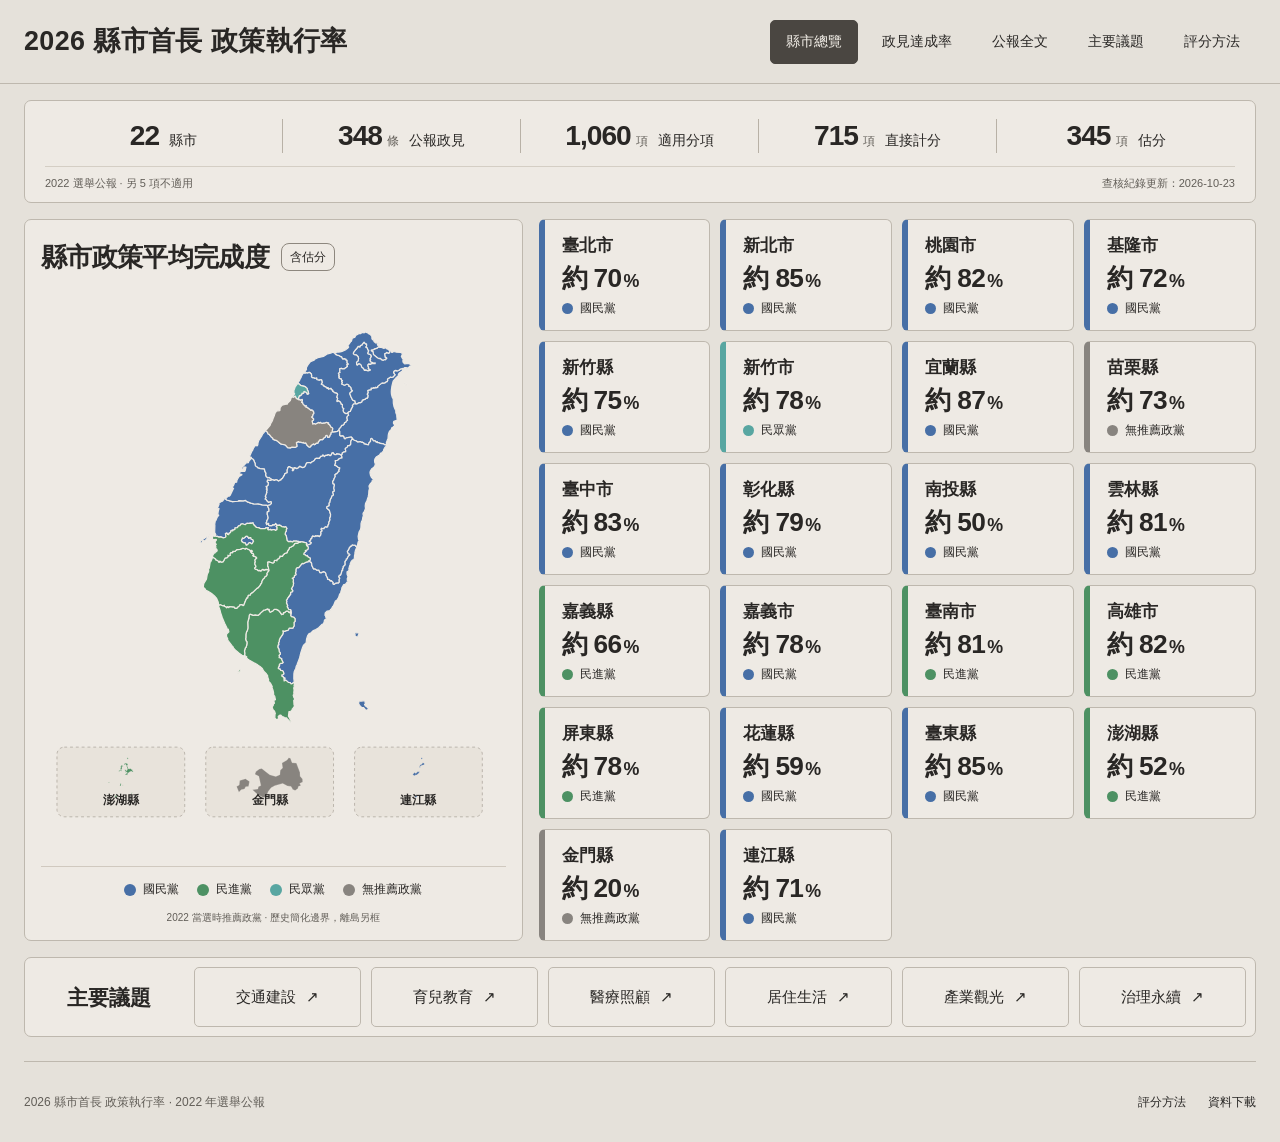
==== index.html @ f78e8f18 "Publish neutral county policy overview" ====
<!doctype html>
<html lang="zh-Hant"><head><meta charset="utf-8"><meta name="viewport" content="width=device-width, initial-scale=1"><meta name="theme-color" content="#e5e1da"><meta name="description" content="台灣 22 縣市政見追蹤。收錄2022當選人選舉公報全文，逐條公開執行證據。"><title>2026 縣市首長 政策執行率</title><link rel="stylesheet" href="./style.css"><script type="module" src="./app.js"></script></head>
<body><a class="skip" href="#main">跳至主要內容</a>
<header><a class="brand" href="#home" aria-label="2026 縣市首長 政策執行率，回首頁"><span>2026 縣市首長 政策執行率</span></a><nav aria-label="主要導覽"><a href="#home">縣市總覽</a><a href="#attainment">政見達成率</a><a href="#bulletins">公報全文</a><a href="#promises">主要議題</a><a href="#method">評分方法</a></nav></header>
<main id="main"><section id="home" class="home-view completion-home" aria-labelledby="home-title">
<div id="home-data-summary" class="home-data-summary" aria-label="目前資料收錄範圍"></div>
<div class="completion-atlas"><div class="completion-map"><div class="atlas-heading"><div><h1 id="home-title">縣市政策平均完成度</h1><p>含估分</p></div></div><div id="taiwan-map" class="taiwan-map" aria-label="各縣市政策平均完成度（含保守估分）地圖"></div><div class="map-key" aria-label="2022 當選時推薦政黨圖例"><span class="party-kmt"><i class="party-dot" aria-hidden="true"></i>國民黨</span><span class="party-dpp"><i class="party-dot" aria-hidden="true"></i>民進黨</span><span class="party-tpp"><i class="party-dot" aria-hidden="true"></i>民眾黨</span><span class="party-none"><i class="party-dot" aria-hidden="true"></i>無推薦政黨</span></div><p class="completion-map-note">2022 當選時推薦政黨 · 歷史簡化邊界，離島另框</p></div><div class="county-panel"><p class="directory-intro">縣市列表</p><div id="county-directory" class="completion-counties" aria-label="22縣市政策平均完成度（含保守估分）"></div></div></div>
<div id="home-topics" class="home-topics" aria-label="主要議題"><h2>主要議題</h2><button type="button" class="home-topic" data-home-topic="transport">交通建設 <span aria-hidden="true">↗</span></button><button type="button" class="home-topic" data-home-topic="education">育兒教育 <span aria-hidden="true">↗</span></button><button type="button" class="home-topic" data-home-topic="care">醫療照顧 <span aria-hidden="true">↗</span></button><button type="button" class="home-topic" data-home-topic="living">居住生活 <span aria-hidden="true">↗</span></button><button type="button" class="home-topic" data-home-topic="economy">產業觀光 <span aria-hidden="true">↗</span></button><button type="button" class="home-topic" data-home-topic="governance">治理永續 <span aria-hidden="true">↗</span></button></div><p id="home-status" class="home-status" role="status"></p></section>
<section id="search-tools" class="search-tools" hidden><p class="muted">共 <span id="loaded-count">—</span> 條政見</p><form id="filters" class="filters" role="search"><label class="search-label"><span>搜尋縣市、政見或首長</span><input id="query" type="search" placeholder="例如：臺南、社會住宅、交通…" autocomplete="off"></label><label><span>縣市篩選</span><select id="county"><option value="">全部 22 縣市</option></select></label><button class="reset" type="reset">清除篩選</button></form></section><section id="ranking" class="section" hidden><div class="section-heading"><div><p class="eyebrow">RANKING / 達成率排行</p><h2>達成率排行榜</h2></div><a class="small-link" href="#method">評分方法 ↗</a></div>
<p id="coverage-warning" class="muted">未提供縣市排名。</p>

<div class="list-caption"><span id="county-result" aria-live="polite"></span><span>固定顯示順序，非成績排序</span></div>
<div class="table-wrap"><table><caption class="sr-only">各縣市政見追蹤狀態，目前不提供成績排名</caption><thead><tr><th scope="col">名次</th><th scope="col">縣市</th><th scope="col">總體完成率</th><th scope="col">資料狀態</th><th scope="col">收錄政見</th><th scope="col"><span class="sr-only">查看資料</span></th></tr></thead><tbody id="county-rows"></tbody></table></div><div id="county-empty" class="empty" hidden>找不到符合條件的縣市，請調整關鍵字或清除篩選。</div>
</section>
<section id="promises" class="section topics-view" hidden aria-labelledby="topics-title"><div class="section-heading"><h2 id="topics-title">主要議題</h2><button id="topic-all" class="topic-all" type="button" aria-pressed="true" aria-controls="promise-list">全部議題</button></div><div id="topic-filters" class="topic-filters" role="group" aria-label="議題篩選"></div><div class="list-caption topic-results-caption"><span id="promise-result" aria-live="polite"></span><label class="stage-label" id="stage-filter">執行階段 <select id="stage"><option value="">全部階段</option></select></label><span id="updated-at">統計日期：尚未提供</span></div><div id="promise-list" class="topic-groups"></div><div id="promise-empty" class="empty">目前沒有可顯示的政見資料。</div></section>
<section id="attainment" class="section attainment-view" hidden aria-labelledby="attainment-title"><div class="section-heading"><div><h2 id="attainment-title">政見進度</h2></div><a class="small-link" href="#home">回到地圖 ↗</a></div><div class="attainment-stats" aria-label="目前搜尋範圍的資料狀態"><div><strong id="attainment-total">0</strong><span>已收錄政見</span></div><div><strong id="attainment-known">0</strong><span>進度／狀態有據</span></div><div><strong id="attainment-pending">0</strong><span>進度證據待補</span></div><div><strong id="attainment-measurable">0</strong><span>有百分比（含分項）</span></div></div><p class="collection-update" id="attainment-coverage"></p><div class="attainment-toolbar"><span id="attainment-result" role="status"></span><label for="attainment-kind">顯示 <select id="attainment-kind"><option value="">全部項目</option><option value="completed">措施／里程碑完成</option><option value="measurable">已有百分比</option><option value="followup" id="attainment-followup-option">近期查核</option><option value="rechecked">已有查核紀錄</option><option value="progress">進度／狀態有據</option><option value="updates">含日期的進度／背景</option><option value="observed">現況數值</option><option value="milestone">政策／里程碑</option><option value="limited">量化子指標</option><option value="zero">未實施 · 0%（含分項）</option><option value="unknown">進度證據待補</option></select></label></div><div id="attainment-list" class="attainment-grid"></div><div id="attainment-empty" class="empty" hidden>沒有符合條件的項目，請調整篩選。</div></section>
<section id="bulletins" class="section" hidden aria-labelledby="bulletin-title"><div class="section-heading"><div><h2 id="bulletin-title">選舉公報全文</h2></div><a class="small-link" href="./data/complete-bulletins.json" download>下載全文與查核 ↗</a></div><p id="bulletin-summary" class="collection-update"></p><div id="bulletin-library" class="bulletin-library"></div></section>
<section id="method" class="section method" hidden>
<div class="section-heading"><div><h2>評分方法</h2><p class="muted">GPT6協助判讀公開證據。</p></div><span class="version">2026-10-23</span></div>
<div class="method-principles">
<article><h3>依公開證據</h3><p>對照公報承諾與實際進度，各項附來源與日期。</p></article>
<article><h3>分項等權平均</h3><p>政見與縣市分數，均以適用分項的分數加總、除以分項數。</p></article>
<article><h3>估分標示「約」</h3><p>資料不足時採保守估分；缺證估0%不等於確認未做。</p></article>
<article><h3>只看承諾進度</h3><p>分數不代表施政成效或滿意度，也不作人物排名。</p></article>
</div>
<p id="method-data-summary" class="method-data-summary"></p>
<details><summary>計分與估分細則</summary>
<p>完成100%；確認未實施0%；施工採同範圍的實際比例。整條政見須所有適用分項均有完成證據，才算100%。</p>
<p>缺少可用比例時：缺證估0%、規劃10%、核定／預算／招標25%、施工或部分施行50%、主要工作完成75%。估分是本站判斷，不是官方施工率或客觀測量。</p>
<p>局部指標不代表整項進度；比例只有下限時標示「至少」，並採下限估分。歷史施工或服務不代表現況；一次性建置、研議已完成者保留完成分，另列日期與後續狀態。</p>
<p>資料完整度、承諾難度與拆項方式會影響平均；官方自述不等於獨立查核，跨任期及共同執行的責任另列。</p>
</details>
<details><summary>評分研究來源</summary><div id="method-research"></div></details>
<p><a href="./data/policy-progress.json" download>分項資料 JSON ↗</a> · <a href="./data/scoring-research.json" download>評分研究 JSON ↗</a></p>
<details><summary>地圖來源與配色</summary><p><a href="https://github.com/g0v/twgeojson/tree/85212c5cff73b706730e624024120b134c15f861" target="_blank" rel="noopener noreferrer">g0v / twgeojson</a>（<a href="https://creativecommons.org/publicdomain/zero/1.0/" target="_blank" rel="noopener noreferrer">CC0 1.0</a>）歷史簡化邊界；離島另框縮放。配色依2022當選時推薦政黨，不代表現任黨籍或成績。</p></details></section>
<section id="data-tools" class="section data-tools" hidden><div><h2>資料下載</h2></div><div class="data-actions"><a class="small-link" href="./data/policy-progress.json" download>下載分項進度與評分 ↗</a><a class="small-link" href="./data/collection.json" download>下載全部收錄承諾 ↗</a><a class="small-link" href="./data/complete-bulletins.json" download>下載公報原文與整條查核紀錄 ↗</a></div><details class="local-data"><summary>自訂資料</summary><p>匯入內容僅在此頁使用，不會上傳或儲存；重新整理後恢復本站資料。</p><button class="secondary" id="import-trigger" type="button">匯入 JSON</button><input id="import-file" type="file" accept="application/json,.json" class="sr-only"><button id="restore" class="secondary">恢復本站資料</button><p><a href="./data/schema.json" download>資料格式</a> · <a href="./data/empty-template.json" download>空白範本</a></p></details><p id="load-status" class="load-status" role="status"></p></section>
</main><footer><span>2026 縣市首長 政策執行率 · 2022 年選舉公報</span><div><a href="#method">評分方法</a><a href="#data-tools">資料下載</a></div></footer>
<dialog id="city-sheet" class="city-sheet" aria-labelledby="city-title"><div class="dialog-top"><span class="eyebrow">政策列表</span><button class="close" aria-label="關閉縣市資料">✕</button></div><div id="city-content"></div></dialog>
<dialog id="detail" aria-labelledby="detail-title"><div class="dialog-top"><button id="detail-back" class="detail-back" type="button">← 返回項目</button><span class="eyebrow">政策詳情</span><button class="close" aria-label="關閉證據詳情">✕</button></div><div id="detail-content"></div></dialog>

<noscript><p class="notice">請啟用 JavaScript 以瀏覽政見資料。</p></noscript></body></html>
---- style.css ----
:root{--paper:#f6f4ef;--white:#fffdfa;--ink:#2d3130;--muted:#656b66;--line:#dedfd6;--purple:#695777;--pale:#eeebf0;--kmt:#819bb6;--dpp:#8ca78c;--tpp:#7fa6a8;--none:#999994}
*{box-sizing:border-box}html{scroll-behavior:smooth}body{margin:0;background:var(--paper);color:var(--ink);font:15px/1.75 -apple-system,BlinkMacSystemFont,"PingFang TC","Microsoft JhengHei",sans-serif}button,input,select{font:inherit}button,a{touch-action:manipulation}button{cursor:pointer}button:disabled{cursor:not-allowed;opacity:.65}a{color:inherit;text-underline-offset:5px}button,a,input,select,summary{-webkit-tap-highlight-color:transparent}button:focus-visible,a:focus-visible,input:focus-visible,select:focus-visible,summary:focus-visible{outline:3px solid var(--purple);outline-offset:4px}button{min-height:44px}header{max-width:1440px;margin:auto;padding:26px 5%;display:flex;align-items:center;justify-content:space-between;gap:20px}.brand{display:flex;gap:12px;align-items:center;text-decoration:none;font-weight:650;font-size:18px;letter-spacing:2px}.brand-icon{display:grid;place-items:center;border:1px solid var(--ink);width:34px;height:38px;font:25px/1 "Songti TC","Noto Serif TC",serif;border-radius:2px}nav{display:flex;gap:24px;font-size:13px}nav a{display:inline-flex;align-items:center;min-height:44px;text-decoration:none}nav a:hover,.text-btn:hover{color:var(--purple)}main{max-width:1120px;margin:auto;padding:0 5%}h1,h2,h3{color:var(--ink)}h1{font:500 clamp(36px,4.7vw,60px)/1.4 "Songti TC","Noto Serif TC","PMingLiU",serif;letter-spacing:.05em;margin:18px 0}h2{font-size:28px;line-height:1.45;margin:0;font-weight:550}h3{font-size:18px;line-height:1.6;font-weight:600}.eyebrow{font-size:10px;letter-spacing:.22em;color:var(--purple);margin:0;font-weight:650}.home-view{max-width:900px;margin:auto;padding:38px 0 55px}.home-heading{text-align:center;margin-bottom:48px}.home-heading>p:last-child{font-size:14px;color:var(--muted);margin:0}.atlas{border-top:1px solid var(--line);border-bottom:1px solid var(--line);padding:18px 0 10px}.atlas-caption{display:flex;justify-content:space-between;gap:20px;color:var(--muted);font-size:11px;letter-spacing:.08em;margin-bottom:18px}.county-directory{display:grid;gap:0}.county-group{display:grid;grid-template-columns:64px 1fr;align-items:start;gap:12px;padding:8px 0}.county-group h2{font-size:11px;color:var(--muted);font-weight:400;letter-spacing:.18em;padding-top:14px}.county-group>div{display:grid;grid-template-columns:repeat(4,minmax(0,1fr));gap:4px 15px}.county-choice{width:100%;display:flex;gap:12px;align-items:center;text-align:left;background:none;border:1px solid transparent;border-radius:5px;padding:9px 12px;min-height:48px;color:var(--ink);font-size:15px;transition:background .18s ease,transform .18s ease,border-color .18s ease}.county-choice:hover{background:var(--white);transform:translateY(-2px)}.county-choice[aria-pressed="true"]{border-color:var(--purple);background:var(--white)}.selection-mark{margin-left:auto;color:var(--purple);font-size:12px}.county-choice:not([aria-pressed="true"]) .selection-mark{opacity:0}.county-choice:hover .selection-mark,.county-choice:focus-visible .selection-mark{opacity:1}.party-kmt{--party:var(--kmt)}.party-dpp{--party:var(--dpp)}.party-tpp{--party:var(--tpp)}.party-none{--party:var(--none)}.party-unknown{--party:transparent}.party-dot{display:inline-block;width:9px;height:9px;border:1px solid #62686266;background:var(--party,transparent);border-radius:50%;flex-shrink:0}.party-unknown .party-dot{border-style:dashed}.map-status{text-align:center;font-size:11px;color:var(--muted);margin:20px 0 8px}.party-legend{text-align:center;padding:24px 0 0;color:var(--muted);font-size:11px}.party-legend p{margin:0 0 7px;letter-spacing:.1em}.party-legend ul{list-style:none;display:flex;justify-content:center;flex-wrap:wrap;gap:8px 20px;padding:0;margin:0}.party-legend li{display:flex;align-items:center;gap:7px}.party-legend small{display:block;margin-top:8px;font-size:10px}.home-status:empty{display:none}.home-status{font-size:12px;text-align:center;color:var(--purple)}footer{max-width:1280px;padding:24px 5%;margin:auto;border-top:1px solid var(--line);display:flex;justify-content:space-between;align-items:center;font-size:11px;color:var(--muted);gap:18px}footer>div{display:flex;gap:22px;align-items:center}footer a{display:inline-flex;align-items:center;min-height:44px;text-decoration:none}.text-btn{border:0;background:none;font-size:inherit;color:inherit;padding:0}
/* Secondary pages: evidence is available on demand, never removed. */
.section{padding:32px 0 64px}.section-heading{display:flex;justify-content:space-between;align-items:end;gap:24px;margin-bottom:25px}.section-heading .eyebrow{margin-bottom:12px}.small-link{font-size:12px;color:var(--purple)}.notice{background:var(--pale);border:1px solid #dcd6e4;padding:17px 20px;border-radius:6px;display:flex;gap:12px;font-size:14px}.notice p{margin:4px 0;color:#5e5669;font-size:13px}.muted{color:var(--muted);font-size:14px}.search-tools{padding:24px 0 0}.search-tools>p{font-size:12px}.search-tools>p a{float:right}.filters{display:flex;gap:16px;align-items:end}.filters label{display:block;flex:0 0 190px;font-size:12px}.filters .search-label{flex:1}.filters label span{display:block;margin-bottom:7px;color:var(--muted)}input,select{border:1px solid var(--line);border-radius:5px;background:var(--white);color:var(--ink);padding:11px 13px;min-width:0;min-height:46px;width:100%}.reset,.secondary{padding:10px 16px;border:1px solid var(--line);border-radius:5px;color:var(--ink);background:var(--white);font-size:13px;min-height:46px}.list-caption{display:flex;justify-content:space-between;gap:15px;font-size:12px;color:var(--muted);margin:24px 0 12px}.table-wrap{border:1px solid var(--line);border-radius:7px;background:var(--white);overflow:hidden}table{width:100%;border-collapse:collapse;text-align:left;font-size:13px}th{font-size:11px;color:var(--muted);font-weight:500;background:#eeeee7;padding:13px}td{padding:18px 13px;border-top:1px solid #e8e8e0}td:first-child,th:first-child{text-align:center}td:nth-child(2){font-size:17px;font-weight:600}.pill{display:inline-block;border:1px solid #dad5e1;color:var(--purple);border-radius:4px;padding:3px 8px;font-size:11px}.row-link{border:none;background:transparent;color:var(--purple);padding:8px 3px;font-size:13px;white-space:nowrap}.row-link:hover{text-decoration:underline}.stage-label{font-size:12px;display:flex;align-items:center;gap:12px;white-space:nowrap}.stage-label select{width:145px}.empty{text-align:center;padding:45px 20px;background:var(--white);border:1px dashed var(--line);border-radius:6px;color:var(--muted)}.empty a{color:var(--purple)}.promise-grid{display:grid;grid-template-columns:repeat(2,minmax(0,1fr));gap:18px}.promise-card{border:1px solid var(--line);background:var(--white);padding:24px;border-radius:6px}.card-top,.card-bottom{display:flex;justify-content:space-between;gap:16px;font-size:11px;color:var(--muted);align-items:center}.promise-card p{font-size:13px;color:var(--muted)}.card-bottom{margin-top:20px;padding-top:12px;border-top:1px solid var(--line)}.method-grid{display:grid;grid-template-columns:repeat(2,minmax(0,1fr));gap:28px}.step{font-size:12px;color:var(--purple);border-bottom:1px solid var(--line);display:block;padding-bottom:14px}.method article p{font-size:14px;color:var(--muted)}details{border-top:1px solid var(--line);border-bottom:1px solid var(--line);padding:16px 0;margin-top:24px;font-size:14px}summary{cursor:pointer;font-weight:500;min-height:44px;display:list-item;align-content:center}details p{color:var(--muted)}.data-tools{display:grid;grid-template-columns:1fr 260px;gap:30px}.data-actions{display:grid;gap:10px;text-align:center}.data-actions a{min-height:44px;align-content:center}.load-status{grid-column:1/-1;font-size:13px;color:var(--purple)}.error{color:#9b382c}.preview-mode{background:#f7edda;padding:12px}.version{font-size:12px;color:var(--muted)}
/* Native dialogs provide modal focus containment and Escape dismissal. */
dialog{width:min(760px,calc(100% - 32px));max-height:90vh;max-height:90dvh;border:1px solid var(--line);border-radius:10px;padding:30px;background:var(--white);color:var(--ink);overflow:auto;overscroll-behavior:contain}body:has(dialog[open]){overflow:hidden}dialog[open]{animation:dialog-enter .22s ease-out}dialog::backdrop{background:#24232e66;backdrop-filter:blur(4px)}.dialog-top{display:flex;align-items:center;justify-content:space-between;margin-bottom:24px}.close{border:1px solid var(--line);background:var(--white);border-radius:50%;width:44px;min-height:44px;color:var(--ink);flex-shrink:0}.city-sheet{position:fixed;inset:16px 16px 16px auto;margin:0;width:min(440px,calc(100% - 32px));height:calc(100% - 32px);max-height:none;padding:30px;border-radius:12px}.city-sheet[open]{animation:sheet-enter .28s cubic-bezier(.2,.7,.2,1)}.city-sheet h2{font:500 42px/1.4 "Songti TC","Noto Serif TC",serif;letter-spacing:.07em}.city-head{font-size:14px;color:var(--muted);margin:12px 0}.city-party{font-size:12px;margin:8px 0 25px}.city-party .party-dot{margin-right:8px}.city-party small{display:block;font-size:10px;margin:5px 0;color:var(--muted)}.sheet-notice{font-size:12px;border-top:1px solid var(--line);border-bottom:1px solid var(--line);padding:14px 0;color:var(--purple)}.sheet-list-heading{display:flex;justify-content:space-between;align-items:baseline;gap:12px;margin-top:24px}.sheet-list-heading h3{font-size:15px;margin:0}.sheet-list-heading span,.sheet-caption{font-size:11px;color:var(--muted)}.sheet-caption{margin:6px 0 18px}.sheet-pledge{display:flex;align-items:center;justify-content:space-between;gap:18px;width:100%;text-align:left;border:0;border-top:1px solid var(--line);background:none;color:var(--ink);padding:20px 0;font-size:16px;line-height:1.65;transition:color .16s ease}.sheet-pledge:hover{color:var(--purple)}.sheet-pledge>span:last-child{color:var(--purple);flex-shrink:0}.sheet-method{display:inline-flex;align-items:center;min-height:44px;font-size:12px;color:var(--purple);margin-top:20px}.detail-meta{font-size:12px;color:var(--muted);margin:15px 0 25px}.detail-grid{display:grid;grid-template-columns:repeat(2,minmax(0,1fr));gap:18px}dl{margin:0}dt{font-size:12px;color:var(--muted);margin-bottom:6px}dd{margin:0;font-size:14px;overflow-wrap:anywhere}blockquote{margin:8px 0 25px;background:var(--paper);border-left:3px solid var(--purple);padding:18px;font-size:16px;white-space:pre-wrap}dialog h3{margin-top:28px}dialog .notice{margin:20px 0}.source{border-top:1px solid var(--line);padding:16px 0}.source a{font-size:14px;overflow-wrap:anywhere}.source p{font-size:12px;color:var(--muted);margin:5px 0}.head-name{display:block;font-size:11px;font-weight:400;color:var(--muted);margin-top:3px}.nested-data{margin-bottom:18px}.nested-data dt{margin-top:12px}.nested-data dd{padding-left:10px;border-left:2px solid var(--line)}.nested-data ul{padding-left:18px}.source-url{overflow-wrap:anywhere}.head-context{margin-top:0}.limited-metric{background:var(--pale);padding:1px 18px 12px;margin-top:24px}dialog li{margin-bottom:10px;font-size:14px}dialog p{overflow-wrap:anywhere}dialog .detail-grid p{font-size:14px}.sr-only{position:absolute;width:1px;height:1px;padding:0;margin:-1px;overflow:hidden;clip:rect(0,0,0,0);white-space:nowrap;border:0}.skip{position:absolute;left:20px;top:-100px;background:var(--white);padding:10px;z-index:10}.skip:focus{top:10px}[hidden]{display:none!important}
@keyframes dialog-enter{from{opacity:0;transform:translateY(10px)}to{opacity:1;transform:none}}@keyframes sheet-enter{from{opacity:.3;transform:translateX(24px)}to{opacity:1;transform:none}}
@media(max-width:900px){.county-group>div{grid-template-columns:repeat(3,minmax(0,1fr))}.filters{flex-wrap:wrap}.filters .search-label{flex-basis:100%}th,td{padding:14px 10px}.section-heading{align-items:start}.section-heading h2{font-size:26px}}
@media(max-width:600px){header{padding:16px 6%;gap:12px}.brand{font-size:16px;gap:9px}nav{gap:16px;font-size:12px}main{padding:0 6%}.home-view{padding:25px 0 30px}.home-heading{margin-bottom:30px}h1{font-size:36px;letter-spacing:.02em}.home-heading>p:last-child{font-size:12px}.atlas-caption{font-size:10px;letter-spacing:0}.county-group{grid-template-columns:34px 1fr;gap:8px;padding:5px 0}.county-group>div{grid-template-columns:repeat(2,minmax(0,1fr));gap:2px 8px}.county-choice{font-size:14px;padding:9px 10px;gap:9px;min-height:46px}.county-group h2{font-size:10px;letter-spacing:0}.party-legend ul{gap:7px 14px}.map-status{font-size:10px}.selection-mark{opacity:1!important;font-size:10px}footer{padding:18px 6%;flex-direction:column;align-items:start;gap:4px}.city-sheet{inset:auto 0 0;margin:0;width:100%;max-width:100%;height:auto;max-height:86vh;max-height:86dvh;border-radius:20px 20px 0 0;padding:24px 24px max(28px,env(safe-area-inset-bottom));border-bottom:0}.city-sheet[open]{animation:dialog-enter .25s ease-out}.city-sheet h2{font-size:36px}.section{padding:28px 0 40px}.section-heading{display:block}.section-heading .small-link,.section-heading .version{display:inline-block;margin-top:12px}.list-caption{font-size:10px;align-items:start}.notice{padding:14px}.filters{gap:12px}.filters label{flex:1}.filters .reset{flex:0}.search-tools>p a{float:none;margin-left:10px}table,tbody,tr,td{display:block}thead{display:none}tr{display:grid;grid-template-columns:1fr 1fr;gap:8px;padding:16px;border-bottom:1px solid var(--line)}tr:last-child{border:0}td{border:0;padding:0;align-self:center}td:first-child{display:none}td:nth-child(2){font-size:18px}td:nth-child(3){text-align:right;font-size:11px}#ranking:not([hidden]) td:nth-child(3)::before{content:'總體完成率：';display:block}td:nth-child(4){grid-column:1/-1}td:nth-child(5){font-size:11px}td:last-child{text-align:right}.promise-grid,.detail-grid,.data-tools{grid-template-columns:1fr}.promise-card{padding:20px}.stage-label{margin-top:18px}.method-grid{grid-template-columns:1fr}.method-grid h3{font-size:18px}.data-actions{grid-template-columns:1fr 1fr}dialog{padding:24px}dialog h2{font-size:24px}.card-bottom{align-items:start}}
@media(prefers-reduced-motion:reduce){html{scroll-behavior:auto}*,*::before,*::after{animation:none!important;transition:none!important;scroll-behavior:auto!important}}
/* Map-first preview, October 2026. */
:root{--paper:#f5f4ee;--white:#fffef9;--ink:#20312f;--muted:#63716b;--line:#dbdfd6;--purple:#326c59;--kmt:#4f80d9;--dpp:#3b9a64;--tpp:#25b2bc;--none:#929995}
header{max-width:1440px;padding-top:22px;padding-bottom:20px;border-bottom:1px solid var(--line)}.brand-icon{background:var(--ink);color:var(--paper);border-radius:7px}.brand{letter-spacing:1px}main{max-width:1440px;padding:0 5%}.home-view{max-width:none;padding:32px 0 24px}.home-heading{display:flex;align-items:center;justify-content:space-between;text-align:left;margin-bottom:24px;gap:20px}.home-heading h1{font-family:-apple-system,BlinkMacSystemFont,"PingFang TC",sans-serif;font-size:clamp(30px,3.5vw,48px);font-weight:650;letter-spacing:-.04em;line-height:1.25;margin:12px 0}.home-heading h1 span{color:#39785e}.home-heading p{margin:0;color:var(--muted);font-size:13px}.home-heading .eyebrow{font-size:10px;letter-spacing:.18em}.home-numbers{display:flex;gap:30px;flex-shrink:0}.home-numbers span{display:flex;flex-direction:column;font-size:11px;color:var(--muted)}.home-numbers strong{font-size:36px;line-height:1.2;font-weight:550;letter-spacing:-.04em;color:var(--ink)}.party-legend{display:flex;align-items:center;gap:25px;flex-wrap:wrap;text-align:left;padding:15px 0;border-top:1px solid var(--line);font-size:12px}.party-legend p{margin:0;font-size:11px;letter-spacing:0}.party-legend ul{gap:20px}.party-legend .party-dot{width:13px;height:13px;border:0;border-radius:4px}.atlas-layout{display:grid;grid-template-columns:minmax(0,1.3fr) minmax(330px,1fr);gap:22px}.map-panel{position:relative;background:#eaf0e9;border:1px solid #dce4da;border-radius:16px;padding:18px 18px 8px;overflow:hidden;background-image:radial-gradient(#aabdaa44 .8px,transparent .8px);background-size:18px 18px}.map-panel .atlas-caption{margin:0}.atlas-caption{font-size:10px;letter-spacing:.08em}.atlas-caption a{text-decoration:none;color:var(--purple)}.taiwan-map svg{display:block;width:100%;max-height:650px;margin:0 auto;overflow:visible}.map-county{cursor:pointer;outline:none}.county-shape{fill:var(--party,#d2d9d4);stroke:#fffdf5;stroke-width:1.5;stroke-linejoin:round;transition:filter .15s,stroke .15s}.party-unknown .county-shape{fill:#cbd3cf}.map-leader{fill:none;stroke:#657d74;stroke-width:.8;pointer-events:none;opacity:.65}.map-label-hit{fill:var(--paper);fill-opacity:.92;stroke:transparent;stroke-width:1.5}.map-label{font-size:15px;font-weight:600;fill:var(--ink);pointer-events:none}.map-party-label{font-size:10px;fill:var(--ink);pointer-events:none}.island-frame{fill:#f9fbf6;fill-opacity:.75;stroke:#b9c9bc;stroke-dasharray:4 4;stroke-width:1}.map-ocean{font-size:9px;letter-spacing:2px;fill:#78938a;pointer-events:none}.map-county:hover .county-shape,.map-county:focus-visible .county-shape,.map-county[aria-pressed="true"] .county-shape{filter:brightness(.85);stroke:#20312f;stroke-width:2}.map-county:hover .map-label-hit,.map-county:focus-visible .map-label-hit,.map-county[aria-pressed="true"] .map-label-hit{stroke:#20312f;fill:#fffef9;fill-opacity:1}.map-status{font-size:10px;margin:0 0 2px}.atlas{border:1px solid var(--line);border-radius:16px;padding:20px;background:var(--white)}.atlas>.atlas-caption{margin-bottom:12px}.county-group{display:block;padding:6px 0 9px}.county-group h2{padding:0;margin-bottom:7px;font-size:10px;letter-spacing:.14em}.county-group>div{grid-template-columns:repeat(2,minmax(0,1fr));gap:6px}.county-choice{position:relative;min-height:44px;padding:8px 9px;gap:7px;border:1px solid #e3e7e1;background:color-mix(in srgb,var(--party) 8%,white);border-left:4px solid var(--party,#adb8b1);border-radius:6px;font-size:13px;white-space:nowrap;transition:background .15s,border-color .15s}.county-choice .party-dot{display:none}.county-choice .party-badge{margin-left:auto;font-size:10px;color:var(--ink);font-weight:500}.county-choice .selection-mark{display:none}.county-choice:hover,.county-choice[aria-pressed="true"]{transform:none;background:color-mix(in srgb,var(--party) 20%,white);border-color:var(--party)}.home-bottom{display:flex;align-items:center;gap:20px;flex-wrap:wrap;color:var(--muted);font-size:10px;padding:17px 2px 0}.home-bottom>span:last-child{margin-left:auto}.home-bottom a{color:var(--purple)}.city-party{font-size:18px;font-weight:600;border-left:4px solid var(--party);background:color-mix(in srgb,var(--party) 10%,white);padding:12px}.city-party .party-dot{width:12px;height:12px;border:0}.city-party small{font-weight:400}.city-sheet .sheet-notice{margin-bottom:20px}
@media(min-width:1400px){.atlas-layout{grid-template-columns:minmax(0,1.4fr) minmax(360px,1fr)}}
@media(max-width:1000px){.atlas-layout{grid-template-columns:minmax(0,1.25fr) minmax(290px,1fr);gap:14px}.atlas{padding:15px}.county-choice{font-size:12px;padding:7px 6px;gap:4px}.county-choice .party-badge{font-size:9px}.map-panel{padding:14px 7px 8px}}
@media(max-width:1000px){.atlas-layout{grid-template-columns:1fr}.home-view{padding-top:25px}.home-heading{align-items:flex-start}.home-heading h1{font-size:34px}.home-heading h1 span{display:block;margin-top:5px}.home-numbers{gap:18px;padding-top:25px}.home-numbers strong{font-size:28px}.party-legend{gap:10px;padding:14px 0}.party-legend p{width:100%}.party-legend ul{gap:15px;font-size:11px}.taiwan-map svg{max-height:none}.atlas{padding:20px}.county-group{display:grid;grid-template-columns:32px 1fr;gap:8px}.county-group h2{padding-top:14px}.county-choice{font-size:14px;padding:10px 9px;min-height:46px}.county-choice .party-badge{font-size:10px}.home-bottom{gap:8px 16px}.home-bottom>span:last-child{margin-left:0}.map-panel .atlas-caption{padding:0 6px}.home-heading .eyebrow{font-size:8px}}
@media(max-width:380px){.home-heading h1{font-size:29px}.home-numbers{gap:12px}.home-numbers strong{font-size:24px}.home-numbers span{font-size:9px}.county-choice{font-size:12px;padding:8px 6px}.county-choice .party-badge{font-size:9px}.atlas{padding:14px}.party-legend ul{gap:10px}}

.home-view:focus{outline:none}.map-label{font-size:17px}.map-party-label{font-size:11px}
@media(max-width:600px){.map-label{font-size:20px}.map-party-label{display:none}.map-label-hit{height:32px}.map-leader{stroke-width:1.3}}
@media(min-width:601px) and (max-width:1000px){.taiwan-map svg{max-height:610px}.home-heading h1 span{display:inline;margin:0}.home-numbers{padding-top:0}}

.map-island .island-frame{fill:color-mix(in srgb,var(--party) 12%,#fffef9);stroke:var(--party);stroke-dasharray:none}.map-island .county-shape{stroke-width:.35}.map-island .map-label{font-size:14px}.map-island .map-label-hit{fill:none}
/* Claude review fixes: leader layer, island feedback, mobile label readability. */
.map-leaders{pointer-events:none}.map-leader{stroke:#405b50;stroke-width:1.1;opacity:.85}.map-anchor{fill:#405b50;stroke:#fff;stroke-width:1;pointer-events:none}.map-island .map-label-hit{display:none}.map-island:hover .island-frame,.map-island:focus-visible .island-frame,.map-island[aria-pressed="true"] .island-frame{stroke:#20312f;stroke-width:2;fill:color-mix(in srgb,var(--party) 22%,#fffef9)}.map-island:hover .county-shape,.map-island:focus-visible .county-shape,.map-island[aria-pressed="true"] .county-shape{stroke-width:.6}
.sheet-attainment{display:block;margin-top:22px;border:1px solid var(--line);border-radius:8px;padding:12px;text-decoration:none;background:#edf3ed;font-size:14px;text-align:center}.attainment-intro,.attainment-note{color:var(--muted);font-size:13px}.attainment-stats{display:grid;grid-template-columns:repeat(4,1fr);border:1px solid var(--line);border-radius:12px;margin-top:25px;background:var(--white)}.attainment-stats>div{padding:20px 24px;border-right:1px solid var(--line);display:flex;flex-direction:column;gap:2px}.attainment-stats>div:last-child{border:0}.attainment-stats strong{font-size:35px;font-weight:550;line-height:1.3}.attainment-stats span{font-size:12px;color:var(--muted)}.attainment-note{font-size:11px;margin:12px 0 26px}.attainment-toolbar{display:flex;justify-content:space-between;align-items:center;gap:15px;font-size:12px;color:var(--muted);margin-bottom:16px}.attainment-toolbar label{display:flex;align-items:center;gap:8px;white-space:nowrap}.attainment-toolbar select{width:auto;max-width:190px;font-size:12px}.attainment-grid{display:grid;grid-template-columns:repeat(2,minmax(0,1fr));gap:18px;align-items:start}.attainment-card{padding:24px;border:1px solid var(--line);border-radius:12px;background:var(--white)}.attainment-card.limited{border-top:4px solid #39785e}.attainment-card-top{display:flex;justify-content:space-between;align-items:center;gap:10px;font-size:11px;color:var(--muted)}.attainment-card h3{font-size:18px;margin:16px 0 12px}.metric-scope{font-size:12px;color:#39785e;margin:0}.rate-line{display:flex;align-items:baseline;justify-content:space-between;flex-wrap:wrap;gap:4px 16px;margin:14px 0 10px}.rate-line strong{font-size:48px;font-weight:550;letter-spacing:-.04em;line-height:1.2}.rate-line strong small{font-size:23px;margin-left:3px}.rate-line>span{font-size:12px;color:var(--muted)}.rate-track{height:8px;background:#e5ebe2;border-radius:6px;overflow:hidden}.rate-track i{display:block;height:100%;background:#39785e;border-radius:6px}.rate-meaning{font-size:12px;color:#435b4e;margin:12px 0}.attainment-date{font-size:11px;color:var(--muted)}.metric-limits{font-size:12px;margin:14px 0 6px;padding:0;border-bottom:0}.metric-limits summary{font-size:12px}.metric-limits ul{padding-left:18px;color:var(--muted)}.metric-limits li{margin:8px 0}.pending-rate{font-size:32px;color:#7a837c;margin:12px 0}.pending-rate span{font-size:13px;vertical-align:middle;margin-left:8px}.record-status{font-size:13px;color:var(--muted);line-height:1.8}.attainment-view:focus{outline:none}
@media(max-width:600px){.map-label{font-size:26px}.map-island .map-label{font-size:24px}.island-party-text{display:none}.attainment-stats{grid-template-columns:repeat(2,1fr)}.attainment-stats>div{padding:16px;border-bottom:1px solid var(--line)}.attainment-stats>div:nth-child(2){border-right:0}.attainment-stats>div:nth-child(3){border-bottom:0}.attainment-stats strong{font-size:30px}.attainment-grid{grid-template-columns:1fr}.attainment-card{padding:20px}.attainment-toolbar{flex-wrap:wrap}.attainment-toolbar select{max-width:170px}header{flex-wrap:wrap}nav{gap:18px;font-size:11px}header nav{justify-content:flex-end;flex:1}.rate-line strong{font-size:42px}}
/* Keep the rate overview and first indicators close to the top. */
.search-tools:has(~ #attainment:not([hidden]))>p{display:none}
@media(min-width:601px){.search-tools:has(~ #attainment:not([hidden])) .filters{flex-wrap:nowrap}.search-tools:has(~ #attainment:not([hidden])) .filters .search-label{flex:1}.attainment-view .section-heading{margin-bottom:16px}}

.attainment-card.milestone{border-top:4px solid #39785e}.attainment-card.zero{border-top:4px solid #a75136}.zero .rate-line strong,.zero .metric-scope{color:#a75136}.rate-line strong em{font-size:15px;font-weight:400;letter-spacing:0;font-style:normal;margin-right:8px}.review-update{padding:20px;background:#f0f5ef;border-radius:10px;margin:24px 0}.metric-limits .source{font-size:12px;overflow-wrap:anywhere}.metric-limits .source p{line-height:1.7}

.collection-update{font-size:13px;color:#355946;background:#eaf1e7;border:1px solid #cbdcc9;padding:12px 15px;border-radius:8px;margin:16px 0 8px}.milestone-result{display:flex;align-items:baseline;gap:15px;margin:18px 0}.milestone-result strong{font-size:44px;font-weight:550;color:#39785e;line-height:1.1}.milestone-result strong small{font-size:22px;margin-left:4px}.milestone-result span{font-size:12px;color:var(--muted)}.stage-result{font-size:21px;line-height:1.5;color:#485950;margin:17px 0}.attainment-card.observed{border-top:4px solid #aa7741}.observed .metric-scope,.observation-change{color:#875829}.observation-change,.latest-count{font-size:12px}.attainment-card.progress{border-top:4px solid #8b9a7b}.attainment-card.unknown{background:#fafaf6}.metric-limits h4{margin-bottom:5px}.attainment-note strong{font-weight:600}

.bulletin-library{display:grid;grid-template-columns:repeat(2,minmax(0,1fr));gap:16px;align-items:start}.bulletin-document{background:var(--white);border:1px solid var(--line);border-radius:12px;padding:22px}.bulletin-document-head{display:flex;align-items:center;justify-content:space-between;gap:14px}.bulletin-document h3{font-size:23px;margin:0}.bulletin-document-head p{font-size:12px;color:var(--muted);margin:5px 0}.bulletin-actions{display:flex;justify-content:space-between;align-items:center;gap:12px;font-size:12px;margin-top:15px}.bulletin-full-text{white-space:pre-line;font-size:14px;line-height:2;overflow-wrap:anywhere}.bulletin-locator{font-size:10px;color:var(--muted);line-height:1.7;margin:12px 0 0}.original-quote{font-size:13px;margin:8px 0 16px;padding:0;border:0}.original-quote summary{font-size:12px}.original-quote p{border-left:2px solid var(--line);padding-left:12px;line-height:1.9}.bulletin-document details{margin-bottom:0}.bulletin-document .party-badge{white-space:nowrap}.attainment-card .bulletin-locator+h3{margin-top:6px}
@media(max-width:600px){.bulletin-library{grid-template-columns:1fr}.bulletin-document{padding:18px}header nav{flex-wrap:wrap;gap:4px 14px}.bulletin-full-text{font-size:13px}}

.subitem-progress{padding:10px 0;border-top:1px solid var(--line);font-size:13px}.subitem-progress summary{cursor:pointer;color:var(--accent);font-weight:650}.subitem-progress p{line-height:1.65}

.bulletin-document .party-badge{display:inline-flex;align-items:center;gap:6px;font-size:12px}.bulletin-document .party-dot{width:9px;height:9px;background:var(--party)}

/* Dated progress remains visible even when a whole-pledge rate is unavailable. */
.known-progress{margin:16px 0;padding:14px 15px;background:#f0f5ed;border-radius:10px;border-left:3px solid #7c9c6e}.known-progress h4{font-size:11px;letter-spacing:.08em;color:#50694b;margin:0 0 10px}.known-progress ol{list-style:none;padding:0;margin:0}.progress-entry{padding:0 0 12px;margin:0 0 12px;border-bottom:1px solid #dbe4d6}.progress-entry:last-child{padding-bottom:0;margin-bottom:0;border:0}.progress-entry-meta{display:flex;gap:9px;align-items:baseline;flex-wrap:wrap;font-size:11px;color:#496247}.progress-entry-meta time{font-variant-numeric:tabular-nums;font-weight:600}.progress-entry-meta span{border:1px solid #cad9c3;border-radius:4px;padding:1px 5px}.progress-entry p{margin:8px 0!important;font-size:13px;line-height:1.8;color:var(--ink);overflow-wrap:anywhere}.progress-source-links{display:flex;gap:12px;flex-wrap:wrap;font-size:11px}.progress-source-links a{color:#46753e;text-underline-offset:3px}.known-progress details{margin-top:12px;font-size:11px}.known-progress details ol{margin-top:12px}.background-record .progress-entry-meta{color:#7b6a4e}.background-record .progress-entry-meta span{border-color:#daceba}.known-progress:has(>ol>.background-record){background:#f6f2e9;border-color:#bda77e}.known-progress:has(>ol>.background-record) h4{color:#7b6a4e}

.historical-marker{background:#fff1d8;color:#805b1c;border:1px solid #e5ce9b;border-radius:7px;padding:10px 12px;font-size:12px;line-height:1.6;font-weight:600}

/* Shared policy status and evidence detail styles. */
.city-sheet{width:min(560px,calc(100% - 32px))}.sheet-pledge-title{display:block;line-height:1.65;margin-bottom:6px}.sheet-pledge .overview-tone{font-size:10px}.sheet-pledge-date{display:block;font-size:10px;color:var(--muted);margin-top:5px}
.overview-tone{font-size:10px;line-height:1.6;border-radius:4px;display:inline-block;padding:2px 6px;background:#efefea;color:#656b66}
.overview-tone.success{background:#e7f0e5;color:#365b3e}.overview-tone.progress{background:#edf1ec;color:#4e6558}.overview-tone.warning{background:#fff0d9;color:#8a562e}
.detail-back{background:none;border:0;padding:0 8px 0 0;color:var(--purple);font-size:12px;text-align:left}.detail-crumb{font-size:11px;color:var(--muted);margin-bottom:10px}.detail-reading-intro{font-size:13px;color:var(--muted);margin-bottom:24px}
.detail-current{padding:20px;border:1px solid #ced9c9;background:#f7f9f3;border-radius:10px;margin:24px 0}.detail-current>h3{margin:0 0 16px;font-size:18px}.detail-current .metric-limits{margin-bottom:0}.detail-section{border-top:1px solid var(--line);margin-top:20px;padding-top:16px}.detail-section>summary{font-size:15px;cursor:pointer;font-weight:600}.detail-section .source{border-top:0;padding:9px 0}.detail-section blockquote{margin-top:16px}.detail-section .source-url{display:none}
.sheet-pledge-scope{display:block;font-size:11px;color:var(--muted);line-height:1.6;margin-top:5px}
@media(max-width:600px){header nav{justify-content:flex-start;flex-basis:100%;gap:4px 15px}header nav a{min-height:32px}header{gap:8px;padding-top:15px;padding-bottom:15px}.city-sheet{width:100%}.detail-current{padding:15px}#detail .dialog-top{gap:12px;align-items:center}#detail .dialog-top .eyebrow{font-size:8px;letter-spacing:.08em}.detail-back{font-size:11px}}
/* County completion -> policy list -> evidence detail. */
.completion-home{max-width:1100px;padding:12px 0 24px}.completion-heading{display:flex;align-items:center;justify-content:space-between;gap:18px;margin-bottom:20px}.completion-heading h1{font-family:inherit;font-size:28px;font-weight:600;letter-spacing:.02em;margin:0 0 3px}.completion-heading p{font-size:12px;color:var(--muted);margin:0}.completion-heading .small-link{font-size:11px;white-space:nowrap}
.completion-atlas{display:grid;grid-template-columns:minmax(0,.9fr) minmax(0,1.1fr);align-items:center;gap:32px}.completion-map{padding:15px 4px 10px;border-radius:16px;background:#eaf0e8;background-image:radial-gradient(#aabdaa55 .8px,transparent .8px);background-size:18px 18px}.completion-map .taiwan-map svg{max-height:620px}.completion-map .map-label{font-size:16px}.map-completion-label{font-size:18px;font-weight:650;fill:var(--ink);pointer-events:none;font-variant-numeric:tabular-nums}.completion-map .map-island .map-label{font-size:16px}.completion-map-note{font-size:9px;text-align:center;margin:10px 0 0;color:var(--muted)}
.completion-counties{display:grid;grid-template-columns:repeat(3,minmax(0,1fr));gap:8px}.county-rate{display:flex;align-items:center;justify-content:space-between;gap:6px;flex-wrap:wrap;text-align:left;width:100%;min-height:62px;padding:10px 12px;border:1px solid var(--line);border-left:3px solid var(--party,#a4aca7);border-radius:6px;background:var(--white);color:var(--ink);transition:background .15s,border-color .15s}.county-rate>span{font-size:13px;white-space:nowrap}.county-rate strong{font-size:25px;line-height:1.2;font-weight:600;font-variant-numeric:tabular-nums;letter-spacing:-.03em}.county-rate small{font-size:13px;margin-left:2px;font-weight:500}.county-rate:hover,.county-rate[aria-pressed="true"]{background:color-mix(in srgb,var(--party) 10%,white);border-color:var(--party)}
body:has(#home:not([hidden])) header nav,body:has(#home:not([hidden])) footer{display:none}
.county-detail-heading{display:flex;justify-content:space-between;align-items:center;gap:20px}.county-detail-heading h2{font-size:29px}.county-detail-heading .city-head{margin:3px 0 0;font-size:11px}.county-detail-rate{text-align:right;flex-shrink:0;display:flex;flex-direction:column}.county-detail-rate strong{font-size:37px;line-height:1.3;font-weight:600;color:var(--purple)}.county-detail-rate span{font-size:10px;color:var(--muted)}.county-ratio{font-size:13px;margin:20px 0 10px}.county-calculation{font-size:12px;color:var(--muted);border-bottom:1px solid var(--line);padding-bottom:16px}.county-calculation summary{cursor:pointer;font-size:11px}.sheet-list-heading{display:flex;justify-content:space-between;align-items:center;gap:15px;margin-top:24px}.sheet-list-heading h3{margin:0;font-size:18px}.sheet-list-heading>span{font-size:11px;color:var(--muted)}.flat-policy-list{margin-top:8px}.flat-policy-list .sheet-pledge{display:flex;align-items:flex-start;gap:14px;padding:20px 0;font-size:14px}.policy-number{font-size:11px;color:var(--muted);padding-top:5px;flex-shrink:0}.policy-copy{min-width:0;flex:1}.policy-topic{display:block;font-size:10px;color:var(--muted);margin-bottom:4px}.flat-policy-list .sheet-pledge-title{font-size:15px;line-height:1.65;margin-bottom:7px}.flat-policy-list .policy-arrow{padding-top:16px;flex-shrink:0;color:var(--purple)}
@media(min-width:1100px){.completion-counties{grid-template-columns:repeat(4,minmax(0,1fr))}.county-rate{min-height:80px;flex-direction:column;align-items:flex-start;justify-content:center}.county-rate strong{font-size:28px}}
@media(max-width:700px){.completion-heading{margin-bottom:18px}.completion-heading h1{font-size:24px}.completion-heading p{font-size:11px}.completion-heading .small-link{font-size:10px}.completion-atlas{display:block}.completion-map{display:none}.completion-counties{gap:8px}.county-rate{min-height:77px;flex-direction:column;align-items:flex-start;justify-content:center;padding:10px 12px;gap:4px}.county-rate strong{font-size:27px}.completion-home{padding-top:6px}.city-sheet{width:100%}.county-detail-rate strong{font-size:32px}.county-detail-heading h2{font-size:27px}.flat-policy-list .sheet-pledge{gap:10px}}
@media(max-width:360px){.county-rate{padding:9px;min-height:72px}.county-rate>span{font-size:12px}.county-rate strong{font-size:25px}.completion-heading h1{font-size:21px}.county-detail-heading{gap:12px}.county-detail-rate strong{font-size:28px}}

.county-calculation{margin:8px 0 16px;padding:0 0 12px;border-top:0}.county-calculation summary{padding:0;min-height:32px}.completion-item-note{font-size:12px;color:var(--muted);margin:0 0 16px}

/* Progress intervals and independently evidenced policy parts. */
.county-rate strong{font-size:25px;white-space:nowrap}.map-completion-label{font-size:13px}.county-detail-rate strong{font-size:30px;white-space:nowrap}.parts-summary{display:flex;align-items:baseline;gap:14px;flex-wrap:wrap}.parts-summary>strong{font-size:32px}.parts-summary>span{font-size:13px;color:var(--muted)}.policy-parts{padding:0;list-style:none;display:grid;gap:12px}.policy-part{background:#fff;border:1px solid var(--line);border-radius:12px;padding:16px}.part-heading{display:flex;align-items:flex-start;justify-content:space-between;gap:12px}.part-heading h4{margin:0;font-size:16px;line-height:1.6}.part-heading>strong{flex-shrink:0;font-size:13px}.policy-part p{font-size:14px;line-height:1.75;margin:10px 0}.policy-part .part-date{font-size:12px;color:var(--muted)}.policy-part summary{font-size:13px;cursor:pointer}.policy-part blockquote{font-size:14px}.policy-part .source{overflow-wrap:anywhere}
@media(max-width:700px){.county-rate strong{font-size:22px}.county-detail-rate strong{font-size:26px}.policy-part{padding:12px}.part-heading{display:block}.part-heading>strong{display:inline-block;margin-top:8px}.parts-summary>strong{font-size:27px}}
@media(max-width:380px){.county-rate strong{font-size:19px}.county-detail-rate strong{font-size:23px}}

@media(max-width:700px){#detail-content>h2{font-size:20px;line-height:1.6}}
@media(max-width:380px){.completion-counties{grid-template-columns:repeat(2,minmax(0,1fr))}.county-rate strong{font-size:25px}}

.part-evidence-metrics{border-left:2px solid #9cb6a9;padding-left:10px;margin:12px 0}.part-evidence-metrics>span{font-size:11px;color:var(--muted)}.part-evidence-metrics p{font-size:13px;margin:6px 0}.part-evidence-metrics small{display:block;font-size:11px;color:var(--muted)}

/* Second layer: original bulletin titles with a dedicated progress column. */
.county-election-party{font-size:11px;color:var(--muted);margin:12px 0 22px}.county-election-party .party-dot{margin-right:7px}
.policy-list-columns{display:grid;grid-template-columns:minmax(0,1fr) 82px 14px;gap:12px;border-bottom:1px solid var(--line);padding:10px 0 10px 30px;font-size:11px;color:var(--muted)}.policy-list-columns>span:last-child{text-align:right}
.flat-policy-list{margin-top:0}.flat-policy-list .sheet-pledge{display:grid;grid-template-columns:22px minmax(0,1fr) 82px 14px;gap:12px;align-items:center;min-height:76px;padding:18px 0;border-top:0;border-bottom:1px solid var(--line)}
.flat-policy-list .policy-number,.flat-policy-list .policy-arrow{padding-top:0}.flat-policy-list .sheet-pledge-title{margin:0;font-size:15px;line-height:1.65;overflow-wrap:anywhere}.policy-list-progress{font-size:22px;line-height:1.2;text-align:right;font-weight:650;font-variant-numeric:tabular-nums;white-space:nowrap;letter-spacing:-.03em}
@media(max-width:700px){.city-sheet{padding:22px}.policy-list-columns{grid-template-columns:minmax(0,1fr) 76px 14px;gap:8px;padding-left:26px}.flat-policy-list .sheet-pledge{grid-template-columns:18px minmax(0,1fr) 76px 14px;gap:8px}.policy-list-progress{font-size:20px}.flat-policy-list .sheet-pledge-title{font-size:14px}}
@media(max-width:380px){.city-sheet{padding:18px}.policy-list-columns{grid-template-columns:minmax(0,1fr) 70px 14px;gap:6px;padding-left:24px}.flat-policy-list .sheet-pledge{grid-template-columns:18px minmax(0,1fr) 70px 14px;gap:6px}.policy-list-progress{font-size:18px}}

/* Whole promises never borrow a percentage from incomplete evidence. */
.county-rate .county-coverage{font-size:10px;margin:0;color:var(--muted);font-weight:400;letter-spacing:0;width:100%}
.policy-list-value{display:flex;flex-direction:column;align-items:flex-end;flex-shrink:0;gap:5px;padding-top:3px;min-width:74px}
.policy-list-value small{font-size:10px;line-height:1.5;color:var(--muted);font-weight:400;white-space:nowrap}
.parts-summary>strong>small{font-size:14px;font-weight:500;color:var(--muted)}

.score-formula{font-size:12px;line-height:1.7;color:var(--muted);overflow-wrap:anywhere;margin:0 0 16px}
.policy-part .estimate-basis{background:#fff5e6;border-left:2px solid #c79243;padding:10px 12px;border-radius:4px;font-size:13px}
.policy-part .part-factual-state{font-size:12px;color:var(--muted)}

/* Simple topic -> policy -> short scoring explanation. */
.grouped-policy-list{display:block;margin:24px 0 0}
.policy-category{margin:0 0 28px}
.policy-category>h3{font-size:12px;font-weight:650;letter-spacing:.04em;color:var(--purple);margin:0;padding:9px 0;border-bottom:1px solid #cbd6ca}
.grouped-policy-list .sheet-pledge{grid-template-columns:minmax(0,1fr) auto;gap:20px;min-height:62px;padding:16px 0}
.grouped-policy-list .sheet-pledge-title{font-size:15px;line-height:1.65}
.grouped-policy-list .policy-list-progress{font-size:21px}
.sheet-extra{margin-top:22px;padding-top:16px;border-top:1px solid var(--line);font-size:12px;color:var(--muted)}
.sheet-extra>summary{cursor:pointer;min-height:32px}.sheet-extra>a{display:block;margin:12px 0}
.policy-verdict{margin:22px 0 26px;padding:22px;background:#f2f6ef;border:1px solid #d8e0d3;border-radius:12px}
.verdict-score{display:flex;align-items:baseline;gap:12px;flex-wrap:wrap;margin-bottom:20px}
.verdict-score>strong{font-size:42px;font-weight:650;line-height:1.2;letter-spacing:-.03em;color:var(--purple);font-variant-numeric:tabular-nums}
.verdict-score>span{font-size:11px;color:var(--muted)}
.policy-verdict>h3{font-size:13px;margin:0 0 9px;color:var(--purple)}
.policy-verdict .verdict-summary{font-size:16px;line-height:1.8;margin:0}
.verdict-reasons{margin:12px 0 0;color:#515d52;font-size:16px;line-height:1.8}
.verdict-reasons p{margin:0}.verdict-reasons p+p{margin-top:12px}
.method-data-summary{padding:16px 20px;background:#f0f3ed;border-radius:10px;font-size:14px;line-height:1.8}
.method-topics{display:grid;grid-template-columns:repeat(2,minmax(0,1fr));gap:10px 28px;margin:20px 0}
.method-topics h3{font-size:15px;margin-bottom:5px}.method-topics p{margin-top:0}
.method-research-list{padding-left:20px}.method-research-list li{margin:14px 0}.method-research-list small{display:block;color:#697269}
@media(max-width:700px){.method-topics{grid-template-columns:1fr}.method-data-summary{padding:14px}}
.full-evidence>summary,.archive-evidence>summary{font-size:13px;font-weight:500;min-height:32px}
.archive-evidence .detail-section{margin-top:14px;padding-top:12px}
@media(max-width:700px){.grouped-policy-list .sheet-pledge{gap:14px;min-height:60px;padding:14px 0}.grouped-policy-list .sheet-pledge-title{font-size:14px}.grouped-policy-list .policy-list-progress{font-size:19px}.policy-verdict{padding:17px;margin:18px 0 22px}.verdict-score>strong{font-size:36px}.policy-verdict .verdict-summary{font-size:15px}.verdict-reasons{font-size:15px}}

/* Public data edition: neutral county overview. */
:root{--paper:#e5e1da;--white:#eeeae4;--ink:#292725;--muted:#625e58;--line:#beb8ae;--purple:#48443f;--accent:#48443f;--pale:#ddd7ce;--kmt:#476fa6;--dpp:#4d9163;--tpp:#58a6a1;--none:#88847f;--surface:#f2eee7;--surface-hover:#e0dbd2;--strong:#4a4641}
body{font-size:16px;line-height:1.75;background:var(--paper);color:var(--ink)}
header{max-width:1600px;margin:auto;padding:18px 24px;min-height:84px;gap:24px;border-bottom:1px solid var(--line);background:transparent;flex-wrap:wrap}
.brand{font-size:clamp(22px,2.1vw,31px);line-height:1.4;font-weight:750;letter-spacing:.015em;gap:10px;text-wrap:balance}
.brand-year{font:inherit;color:inherit;background:none;padding:0}
body:has(#home:not([hidden])) header nav{display:flex}
header nav{display:flex;gap:8px;flex-wrap:wrap;font-size:14px}
header nav a{padding:8px 15px;min-height:44px;color:var(--ink);border:1px solid transparent;border-radius:5px;font-weight:550;text-decoration:none;white-space:nowrap}
header nav a:hover{background:var(--surface-hover);color:var(--ink)}
body:has(#home:not([hidden])) nav a[href="#home"],body:has(#method:not([hidden])) nav a[href="#method"],body:has(#attainment:not([hidden])) nav a[href="#attainment"],body:has(#bulletins:not([hidden])) nav a[href="#bulletins"],body:has(#promises:not([hidden])) nav a[href="#promises"]{color:var(--surface);background:var(--strong);border-color:var(--strong);box-shadow:none}
main{max-width:1600px;margin:auto;padding:0 24px}
.completion-home{max-width:none;padding:16px 0 24px;scroll-margin-top:24px}
.home-data-summary{display:grid;grid-template-columns:repeat(5,minmax(0,1fr));gap:0;background:var(--white);border:1px solid var(--line);border-radius:7px;padding:18px 20px 10px;margin:0 0 16px;box-shadow:none}
.home-data-summary>div{display:flex;align-items:baseline;justify-content:center;gap:10px;padding:0 14px;border-right:1px solid #b8b1a6;min-width:0}
.home-data-summary>div:nth-child(5){border-right:0}
.home-data-summary>div>span{font-size:14px;font-weight:500;color:var(--ink);white-space:nowrap}
.home-data-summary strong{order:-1;font:700 clamp(25px,2.2vw,34px)/1.2 Arial,sans-serif;letter-spacing:-.035em;color:var(--ink);font-variant-numeric:tabular-nums;white-space:nowrap}
.home-data-summary strong small{font:400 12px/1.5 -apple-system,BlinkMacSystemFont,"Microsoft JhengHei",sans-serif;color:var(--muted);letter-spacing:0;margin-left:5px}
.home-data-summary>p,.home-data-summary>small{font-size:11px;line-height:1.6;color:var(--muted);margin:13px 0 0;padding-top:8px;border-top:1px solid #d4cec4}
.home-data-summary>p{grid-column:1/4}.home-data-summary>small{grid-column:4/6;text-align:right}
.completion-atlas{display:grid;grid-template-columns:minmax(0,.41fr) minmax(0,.59fr);align-items:stretch;gap:16px}
.completion-map{display:flex;flex-direction:column;position:static;min-width:0;padding:18px 16px 14px;border:1px solid var(--line);border-radius:7px;background:var(--white);background-image:none;overflow:hidden}
.atlas-heading{display:flex;align-items:flex-start;justify-content:space-between;gap:12px;margin:0 0 8px;padding:0;border:0}
.atlas-heading>div{display:flex;align-items:center;gap:12px;flex-wrap:wrap}
.atlas-heading h1,.atlas-heading h2{font-family:inherit;font-size:clamp(22px,2.05vw,31px);line-height:1.45;letter-spacing:-.025em;font-weight:750;color:var(--ink);margin:0}
.atlas-heading p{font-size:12px;line-height:1.5;white-space:nowrap;color:var(--ink);background:transparent;border:1px solid #8d877e;border-radius:8px;padding:4px 8px;margin:0}
.atlas-heading .small-link{font-size:12px;color:var(--muted);white-space:nowrap}
.completion-map .taiwan-map{display:grid;place-items:center;flex:1;min-height:0}
.completion-map .taiwan-map svg{display:block;width:100%;height:auto;max-height:630px;margin:auto;overflow:visible}
.county-shape{fill:var(--party,#88847f);stroke:#eeeae4;stroke-width:1.7;stroke-linejoin:round}
.party-unknown .county-shape{fill:#c1bbb2}
.map-label-hit{fill:var(--surface);fill-opacity:.97;stroke:#b2aba0;stroke-width:1}
.completion-map .map-label,.completion-map .map-island .map-label{font-size:16px;fill:var(--ink);font-weight:650}
.map-completion-label{font-size:17px;fill:var(--ink);font-weight:700}
.completion-map .map-county:not(.map-island) .map-label-hit,.completion-map .map-county:not(.map-island) .map-label,.completion-map .map-completion-label{opacity:0}
.completion-map .map-county:not(.map-island):hover .map-label-hit,.completion-map .map-county:not(.map-island):hover .map-label,.completion-map .map-county:not(.map-island):focus-visible .map-label-hit,.completion-map .map-county:not(.map-island):focus-visible .map-label,.completion-map .map-county:hover .map-completion-label,.completion-map .map-county:focus-visible .map-completion-label{opacity:1}
.map-leaders{display:none}
.map-island .island-frame{fill:#e8e3db;fill-opacity:1;stroke:#aaa399;stroke-width:1;stroke-dasharray:4 4}
.map-island .map-label{display:block;opacity:1}
.map-county:hover .county-shape,.map-county:focus-visible .county-shape,.map-county[aria-pressed="true"] .county-shape{filter:brightness(.88);stroke:var(--ink);stroke-width:2.5}
.map-county:hover .map-label-hit,.map-county:focus-visible .map-label-hit,.map-county[aria-pressed="true"] .map-label-hit{fill:var(--surface);stroke:var(--ink);stroke-width:1.5}
.map-island:hover .island-frame,.map-island:focus-visible .island-frame,.map-island[aria-pressed="true"] .island-frame{fill:#ded7cc;stroke:var(--ink);stroke-width:1.5}
.map-key{display:flex;justify-content:center;flex-wrap:wrap;gap:8px 18px;font-size:12px;color:var(--ink);margin:12px 0 0;padding-top:12px;border-top:1px solid #d0c9bf}
.map-key>span{display:inline-flex;align-items:center;gap:7px}.map-key .party-dot{width:12px;height:12px;border:0;border-radius:50%}
.completion-map-note{font-size:10px;line-height:1.7;color:var(--muted);text-align:center;margin:9px 0 0;padding:0}
.county-panel{min-width:0;position:relative}
.directory-intro,.county-region>h3{position:absolute;width:1px;height:1px;padding:0;margin:-1px;overflow:hidden;clip:rect(0,0,0,0);white-space:nowrap;border:0}
.completion-counties{display:grid;grid-template-columns:repeat(4,minmax(0,1fr));gap:10px}
.county-region,.region-counties{display:contents}
.county-rate{position:relative;display:flex;flex-direction:column;align-items:flex-start;justify-content:center;gap:6px;text-align:left;width:100%;min-width:0;min-height:112px;padding:12px 14px 12px 17px;border:1px solid var(--line);border-left:6px solid var(--party,#88847f);border-radius:6px;background:var(--white);color:var(--ink);transition:background .15s,border-color .15s,box-shadow .15s;transform:none}
.county-rate>span{font-size:17px;font-weight:700;line-height:1.4;white-space:nowrap}.county-rate>span::before{content:none}
.county-rate strong{font:700 clamp(24px,2.05vw,32px)/1.15 -apple-system,BlinkMacSystemFont,"Microsoft JhengHei",sans-serif;letter-spacing:-.025em;color:var(--ink);font-variant-numeric:tabular-nums;white-space:nowrap}
.county-rate strong small{font-size:.68em;font-weight:650;margin-left:2px}
.county-rate .county-party{display:flex;align-items:center;gap:7px;font-size:12px;line-height:1.4;font-weight:450;color:var(--ink);letter-spacing:0;margin:1px 0 0;white-space:nowrap}
.county-party .party-dot{width:11px;height:11px;border:0;flex:none}
.county-rate .county-coverage{position:absolute;width:1px;height:1px;padding:0;margin:-1px;overflow:hidden;clip:rect(0,0,0,0);white-space:nowrap;border:0}
.county-rate:hover{background:#e1dbd2;border-color:#878076;border-left-color:var(--party,#88847f);box-shadow:0 2px 6px #39342d0d;transform:none}
.county-rate[aria-pressed="true"]{background:#dcd5ca;border-color:#686158;border-left-color:var(--party,#88847f);box-shadow:inset 0 0 0 1px #686158}
.home-topics{display:grid;grid-template-columns:150px repeat(6,minmax(0,1fr));align-items:stretch;gap:10px;border:1px solid var(--line);background:var(--white);border-radius:7px;padding:9px;margin-top:16px}
.home-topics>h2{display:flex;align-items:center;justify-content:center;gap:10px;font-size:21px;font-weight:700;line-height:1.4;margin:0;color:var(--ink)}
.home-topic{display:flex;align-items:center;justify-content:center;gap:10px;min-width:0;min-height:60px;padding:10px 8px;border:1px solid var(--line);border-radius:5px;background:transparent;color:var(--ink);font-size:15px;line-height:1.5;font-weight:550;text-align:center}
.home-topic:hover{background:var(--surface-hover);border-color:#8d867b}.home-topic[aria-pressed="true"]{background:var(--strong);border-color:var(--strong);color:var(--surface)}
.home-topic svg,.home-topic .topic-icon{width:26px;height:26px;flex:none;color:inherit}.home-topic span{min-width:0}
body:has(#home:not([hidden])) footer{display:flex}
footer{max-width:1552px;width:calc(100% - 48px);margin:0 auto;padding:18px 0;font-size:12px;color:var(--muted);border-color:var(--line)}footer a{color:var(--ink)}
.section{max-width:1280px;margin:auto;padding:30px 0 52px}
main>section[tabindex="-1"]:focus{outline:none}
.section-heading{padding-bottom:18px;border-bottom:2px solid #686157;margin-bottom:22px;align-items:center;flex-wrap:wrap;gap:16px}
.section-heading h2{font-size:28px;font-weight:750}.section-heading .small-link{font-size:13px}
.search-tools{max-width:1280px;margin:24px auto 0;padding:18px 22px;background:var(--white);border:1px solid var(--line);border-radius:7px}
.search-tools>p{margin:0 0 12px;font-size:12px}.filters{gap:16px}.filters label{font-size:12px}
input,select{background:var(--surface);border-color:#aba396;border-radius:5px;color:var(--ink);font-size:14px}
input:focus,select:focus{outline:2px solid #71695d;outline-offset:2px}
.reset,.secondary{border-color:#aba396;background:var(--surface);color:var(--ink);font-weight:550}.reset:hover,.secondary:hover{background:var(--surface-hover);border-color:#746b5e}
th{background:#dcd6cc;color:var(--muted)}td{border-color:var(--line)}.table-wrap{background:var(--white)}
.attainment-stats{border:1px solid var(--line);border-radius:7px;background:var(--white);overflow:hidden;box-shadow:none}
.attainment-stats>div{border-color:var(--line);padding:22px 24px}.attainment-stats strong{font-size:37px;font-weight:650;color:var(--ink)}.attainment-stats span{font-size:12px;color:var(--muted)}
.collection-update{border:1px solid var(--line);background:#e6e0d6;color:var(--muted);border-radius:5px;font-size:12px;padding:12px 16px}
.attainment-toolbar{font-size:12px;margin:18px 0}.attainment-toolbar select{min-width:190px}
.attainment-grid,.promise-grid{gap:18px}
.attainment-card,.promise-card,.bulletin-document{border:1px solid var(--line);background:var(--white);border-radius:7px;box-shadow:none}
.attainment-card{border-top:4px solid #8b8377}.attainment-card.milestone,.attainment-card.limited,.attainment-card.progress,.attainment-card.observed{border-top-color:#80786c}.attainment-card.zero,.attainment-card.unknown{border-top-color:#aaa295;background:var(--white)}
.attainment-card h3,.promise-card h3{font-size:19px;line-height:1.7;color:var(--ink)}.attainment-card-top,.card-top,.card-bottom{font-size:12px;color:var(--muted)}
.pill{background:#ded7cd;border:1px solid #bbb2a5;color:#4d473f;border-radius:4px;font-size:11px}
.bulletin-locator{font-size:11px;color:var(--muted)}.known-progress{background:#e4ded4;border-color:#ada291}.known-progress h4{color:#51493e}.progress-entry{border-color:#c8bfb2}.progress-entry p{color:var(--ink)}.progress-entry-meta,.progress-source-links a{color:#5b5144}.progress-entry-meta span{border-color:#b7ac9b}
.known-progress:has(>ol>.background-record){background:#e6dfd4;border-color:#b1a38f}.known-progress:has(>ol>.background-record) h4,.background-record .progress-entry-meta{color:#625543}.background-record .progress-entry-meta span{border-color:#b5a894}
.rate-line strong,.milestone-result strong,.zero .rate-line strong,.zero .metric-scope,.metric-scope,.observed .metric-scope,.observation-change{color:var(--ink)}.rate-track{background:#d6cfc3}.rate-track i{background:#787064}.rate-meaning{color:#575043}
.historical-marker{background:#e7decf;border-color:#b5a486;color:#62523b}.overview-tone,.overview-tone.warning,.overview-tone.success,.overview-tone.progress{color:#51493d;background:#ddd4c6}.review-update,.limited-metric{background:#e1dbd0}
.row-link{color:var(--ink);font-size:13px}.pending-rate,.stage-result{color:#5c554b}.error{color:#774a37}.preview-mode{background:#e6dccb}
.bulletin-document-head h3{font-size:22px}.party-badge{color:var(--ink)}.bulletin-full-text{color:var(--ink)}
.method-data-summary{background:#ded7cb;color:var(--ink);border-left:4px solid #8c8070;border-radius:5px;padding:20px 24px;font-size:15px;line-height:1.9}
.method>details{padding:20px 24px;border:1px solid var(--line);background:var(--white);border-radius:6px;margin-top:14px}.method>details>summary{font-size:16px;color:var(--ink);font-weight:650}.method p,.method-research-list small{color:var(--muted)}.method .method-data-summary{color:var(--ink)}
.method-topics{gap:12px 28px}.method-topics h3,.method-research-list a{color:var(--ink)}
.data-tools{grid-template-columns:minmax(0,1fr) minmax(260px,1fr);gap:24px}.data-actions{background:var(--white);border:1px solid var(--line);padding:22px;border-radius:6px;text-align:left}.data-actions a{font-size:14px;color:var(--ink)}.local-data{grid-column:1/-1;padding:20px 24px;border:1px solid var(--line);background:var(--white);border-radius:6px}.load-status:empty{display:none}
.notice{background:#e2dacd;border-color:#b8ac99}.notice p{color:#5a5143}.empty{background:var(--white);border-color:#b2a99b;color:var(--muted)}
dialog{padding:28px 34px;border:1px solid #b8aea0;border-radius:10px;background:var(--surface);color:var(--ink);box-shadow:0 24px 90px #342d2447}
dialog::backdrop{background:#29241e70;backdrop-filter:blur(4px)}
.dialog-top{position:sticky;top:-28px;z-index:2;background:var(--surface);padding:14px 0;margin:-14px 0 20px;border-bottom:1px solid var(--line);gap:12px}
.dialog-top .eyebrow{font-size:11px;letter-spacing:.08em;color:var(--muted)}.close{background:#e2dbcf;border:1px solid #b8ac99;color:var(--ink);font-size:18px;border-radius:5px}.close:hover{background:#d4cabb}.detail-back{font-size:13px;color:var(--ink)}
.city-sheet{width:min(680px,calc(100% - 32px));padding:28px 34px;border-radius:10px}
.county-detail-heading{border-left:4px solid #8a7d6b;padding:4px 0 4px 18px;gap:20px}.county-detail-heading h2{font:750 34px/1.4 -apple-system,BlinkMacSystemFont,"Microsoft JhengHei",sans-serif;letter-spacing:0;margin:0}.county-detail-heading .city-head{font-size:13px;color:var(--muted);margin:6px 0 0}
.city-party{background:#e2dbcf;border-color:#93836c}.sheet-notice{color:var(--muted)}.sheet-attainment{background:#e2dbcf;border-color:var(--line)}
.grouped-policy-list{margin-top:28px}.policy-category{margin-bottom:25px}.policy-category>h3{padding:10px 14px;border:1px solid #beb3a3;border-radius:5px;color:var(--ink);background:#dcd3c5;font-size:13px;font-weight:650;letter-spacing:.05em;margin:0}
.flat-policy-list{margin-top:3px}.grouped-policy-list .sheet-pledge{display:flex;align-items:center;gap:22px;min-height:70px;padding:18px 12px;border:0;border-bottom:1px solid #ccc1b1;border-radius:0;background:transparent}.grouped-policy-list .sheet-pledge:hover{background:#e7dfd2}.grouped-policy-list .sheet-pledge-title{font-size:16px;line-height:1.8;font-weight:450;margin:0;color:var(--ink);flex:1;min-width:0}
.grouped-policy-list .policy-list-progress{font-size:23px;font-weight:650;color:var(--ink);flex-shrink:0;min-width:86px;text-align:right;white-space:nowrap}.grouped-policy-list .policy-list-progress[data-estimated="true"]{color:#635443}
.sheet-extra{font-size:13px;color:var(--muted)}#detail{width:min(820px,calc(100% - 32px))}#detail-title{font-size:28px;font-weight:750;line-height:1.6;overflow-wrap:anywhere}.detail-crumb{font-size:12px;color:#6a5b46;margin:18px 0 8px}
.policy-verdict{background:#e2d9cb;border:1px solid #c0b29f;border-left:4px solid #8b7860;border-radius:6px;padding:26px 28px;margin:24px 0}
.verdict-score{gap:14px;margin-bottom:24px;align-items:center}.verdict-score>strong{font-size:46px;line-height:1.1;color:var(--ink);font-weight:750;letter-spacing:-.03em}.verdict-score>span{font-size:12px;line-height:1.7;color:#5e5140;border:1px solid #bdb09c;border-radius:4px;background:#eee6d9;padding:5px 9px}
.policy-verdict>h3{font-size:13px;margin:0 0 12px;color:#5a4c39}.policy-verdict .verdict-summary,.verdict-reasons{font-size:17px;line-height:1.95;color:#3e372e}.verdict-reasons{margin-top:14px}.verdict-reasons p+p{margin-top:14px}
.full-evidence,.archive-evidence{border-color:var(--line)}.full-evidence>summary,.archive-evidence>summary{font-size:15px;min-height:48px;color:var(--ink);align-content:center}
.detail-current{background:#e7dfd3;border-color:#c4b7a4}.parts-summary{border-color:#c6baa7}.policy-part{background:var(--surface);border-color:#c2b6a3}.part-heading h4{color:var(--ink)}.policy-part .estimate-basis{background:#e4d7c3;border-color:#a88f6c;color:#58472f}.policy-part .part-factual-state,.part-date{color:var(--muted)}.part-evidence-metrics{border-color:#a99a82}
.source a{font-size:15px;color:var(--ink)}.source p{font-size:14px;line-height:1.9;color:var(--muted)}blockquote{background:#e2d9cb;border-color:#96846a;color:#44392b}
button:focus-visible,a:focus-visible,input:focus-visible,select:focus-visible,summary:focus-visible{outline:3px solid #685845;outline-offset:4px}.skip{background:var(--surface);z-index:5}
.topic-all{border:1px solid #aaa092;border-radius:5px;background:var(--surface);color:var(--ink);padding:8px 15px;font-size:13px}.topic-all[aria-pressed="true"]{background:var(--strong);color:var(--surface);border-color:var(--strong)}
.topic-filters{display:grid;grid-template-columns:repeat(4,minmax(0,1fr));gap:12px;margin:0 0 26px}.topic-choice{display:flex;flex-direction:column;gap:10px;justify-content:center;min-height:106px;padding:18px 20px;text-align:left;border:1px solid var(--line);border-top:4px solid #918675;border-radius:6px;background:var(--white);color:var(--ink)}
.topic-choice-top{display:flex;align-items:baseline;justify-content:space-between;gap:12px}.topic-choice-top>strong{font-size:17px}.topic-choice-top>span{font-size:24px;font-weight:700;font-variant-numeric:tabular-nums;white-space:nowrap}.topic-choice-top small{font-size:11px;font-weight:400}.topic-description{font-size:12px;line-height:1.6;color:var(--muted)}
.topic-choice:hover{background:var(--surface-hover);border-color:#8d806c}.topic-choice[aria-pressed="true"]{background:var(--strong);color:var(--surface);border-color:var(--strong);border-top-color:#9d8e77}.topic-choice[aria-pressed="true"] .topic-description{color:#ddd4c6}
.topic-results-caption{align-items:center;flex-wrap:wrap;gap:12px}.topic-results-caption>span:first-child{font-size:14px;font-weight:650;color:var(--ink)}.topic-results-caption .stage-label{margin-left:auto}.topic-results-caption select{display:inline-block;width:auto;margin-left:7px}
.topic-groups{display:grid;gap:28px}.topic-results{border:1px solid var(--line);border-radius:6px;overflow:hidden;background:var(--white)}.topic-results-heading{display:flex;justify-content:space-between;align-items:center;gap:15px;padding:15px 22px;background:#d8cfc1;color:var(--ink)}.topic-results-heading h3{margin:0;font-size:17px;color:var(--ink)}.topic-results-heading>span{font-size:12px}.topic-policy+.topic-policy{border-top:1px solid #cfc4b4}
.topic-policy-button{display:flex;align-items:center;gap:22px;border:0;background:var(--white);color:var(--ink);padding:18px 22px;width:100%;text-align:left}.topic-policy-button:hover{background:#e3dacd}.topic-policy-button:focus-visible{outline-offset:-4px}.topic-policy-copy{min-width:0;flex:1}.topic-policy-county{display:block;font-size:12px;line-height:1.6;color:var(--muted);margin-bottom:4px}.topic-policy-title{font-size:16px;line-height:1.75;display:-webkit-box;-webkit-line-clamp:2;-webkit-box-orient:vertical;overflow:hidden}.topic-policy-score{font-size:25px;min-width:100px;text-align:right;flex-shrink:0;font-variant-numeric:tabular-nums;color:var(--ink)}.topic-policy-score[data-estimated="true"]{color:#685640}.topic-policy-arrow{color:#77664f;font-size:18px}.topic-policy-list>.promise-card{border:0;border-bottom:1px solid var(--line);border-radius:0;box-shadow:none}
.method-principles{display:grid;grid-template-columns:repeat(4,minmax(0,1fr));gap:14px}.method-principles article{padding:22px;border:1px solid var(--line);border-top:4px solid #91816b;border-radius:6px;background:var(--white)}.method-principles h3{font-size:18px;margin:0 0 10px}.method-principles p{font-size:14px;line-height:1.8;margin:0}.method .method-data-summary{margin:22px 0;padding:14px 18px;font-size:13px}.method-research-list li{padding-bottom:12px}.method-research-list small{display:block}
@media(max-width:1200px){header{padding:16px 22px;gap:12px}.brand{font-size:26px}header nav{gap:4px}header nav a{font-size:13px;padding:8px 12px}main{padding:0 22px}.home-data-summary{padding:16px 10px 10px}.home-data-summary>div{padding:0 9px;gap:7px}.home-data-summary>div>span{font-size:12px}.home-data-summary strong{font-size:27px}.completion-atlas{grid-template-columns:minmax(0,.39fr) minmax(0,.61fr);gap:12px}.completion-map{padding:16px 12px 12px}.atlas-heading h1,.atlas-heading h2{font-size:23px}.completion-counties{gap:9px}.county-rate{padding:11px 10px 11px 12px;min-height:105px;border-left-width:5px}.county-rate>span{font-size:15px}.county-rate strong{font-size:26px}.county-rate .county-party{font-size:11px;gap:5px}.home-topics{grid-template-columns:120px repeat(6,minmax(0,1fr));gap:7px}.home-topics>h2{font-size:18px}.home-topic{font-size:13px;gap:7px}.home-topic svg,.home-topic .topic-icon{width:22px;height:22px}footer{width:calc(100% - 44px)}}
@media(max-width:960px){header nav{flex-basis:100%}.completion-atlas{grid-template-columns:1fr;gap:16px}.completion-map{width:100%;max-width:620px;justify-self:center}.completion-map .taiwan-map svg{max-height:540px}.atlas-heading h1,.atlas-heading h2{font-size:27px}.completion-counties{grid-template-columns:repeat(4,minmax(0,1fr))}.county-rate{min-height:108px;padding:12px 14px}.county-rate>span{font-size:17px}.county-rate strong{font-size:28px}.county-rate .county-party{font-size:12px}.home-data-summary>div{flex-direction:column;align-items:center;gap:5px}.home-data-summary strong{font-size:29px}.home-data-summary>div>span{font-size:12px}.home-topics{grid-template-columns:repeat(6,minmax(0,1fr));padding:10px}.home-topics>h2{grid-column:1/-1;justify-content:flex-start;padding:2px 3px 5px}.home-topic{flex-direction:column;gap:5px;min-height:72px;font-size:13px}.topic-filters{grid-template-columns:repeat(3,minmax(0,1fr))}.method-principles{grid-template-columns:repeat(2,minmax(0,1fr))}.attainment-stats>div{padding:18px}.attainment-stats strong{font-size:32px}}
@media(max-width:600px){header{padding:16px;gap:12px;min-height:0}.brand{font-size:23px;line-height:1.5;letter-spacing:0}header nav{gap:3px;justify-content:flex-start}header nav a{min-height:40px;padding:6px 9px;font-size:12px}main{padding:0 14px}.completion-home{padding-top:14px}.home-data-summary{grid-template-columns:repeat(6,minmax(0,1fr));padding:14px 10px 9px;margin-bottom:14px}.home-data-summary>div{grid-column:span 2;gap:4px;padding:2px 4px 12px;border-right:1px solid var(--line)}.home-data-summary>div:nth-child(3){border:0}.home-data-summary>div:nth-child(4),.home-data-summary>div:nth-child(5){grid-column:span 3;padding:12px 4px 0;border-top:1px solid var(--line)}.home-data-summary>div:nth-child(5){border-right:0}.home-data-summary>div>span{font-size:12px}.home-data-summary strong{font-size:28px}.home-data-summary>p,.home-data-summary>small{grid-column:1/-1;text-align:left;font-size:10px;margin:12px 0 0;padding-top:8px}.home-data-summary>small{border:0;margin:0;padding-top:3px}.completion-atlas{display:grid;grid-template-columns:1fr;gap:14px}.completion-map{display:flex;padding:16px 12px 12px;max-width:none}.atlas-heading{gap:8px;margin-bottom:4px}.atlas-heading>div{gap:8px}.atlas-heading h1,.atlas-heading h2{font-size:22px}.atlas-heading p{font-size:11px;padding:3px 7px}.completion-map .taiwan-map svg{max-height:420px}.map-key{font-size:11px;gap:8px 13px;margin-top:8px;padding-top:10px}.map-key .party-dot{width:10px;height:10px}.completion-map-note{font-size:9px}.completion-counties{grid-template-columns:repeat(2,minmax(0,1fr));gap:9px}.county-rate{min-height:111px;padding:13px 15px;gap:7px}.county-rate>span{font-size:17px}.county-rate strong{font-size:30px}.county-rate .county-party{font-size:12px}.home-topics{grid-template-columns:repeat(3,minmax(0,1fr));gap:8px;margin-top:14px}.home-topics>h2{font-size:18px}.home-topic{min-height:76px;font-size:13px}.home-topic svg,.home-topic .topic-icon{width:25px;height:25px}.section{padding:24px 0 40px}.section-heading{display:flex;align-items:center;padding-bottom:14px;gap:12px}.section-heading h2{font-size:24px}.section-heading .small-link{font-size:11px}.method .section-heading{display:block}.method .version{display:block;white-space:nowrap;margin-top:10px;font-size:12px}.search-tools{padding:16px;margin-top:18px}.filters{flex-wrap:wrap;gap:12px}.filters .search-label{flex:0 0 100%}.filters label{flex:1}.filters .reset{flex:0 0 auto}.filters input,.filters select{font-size:13px}.attainment-stats{grid-template-columns:repeat(2,minmax(0,1fr))}.attainment-stats>div{padding:17px 18px}.attainment-stats strong{font-size:31px}.attainment-stats span{font-size:11px}.attainment-toolbar{align-items:flex-start;gap:12px;flex-wrap:wrap}.attainment-toolbar select{min-width:0;width:170px;font-size:12px}.collection-update{font-size:11px;padding:11px 13px}.attainment-grid,.promise-grid{grid-template-columns:1fr;gap:16px}.attainment-card,.promise-card{padding:19px}.attainment-card h3,.promise-card h3{font-size:17px}.method>details{padding:16px 18px}.method-data-summary{padding:18px;font-size:14px}.data-tools{grid-template-columns:1fr}.data-actions{padding:18px}.local-data{padding:16px}.city-sheet{inset:auto 0 0;margin:0;width:100%;max-width:100%;height:auto;max-height:86dvh;padding:22px 22px max(28px,env(safe-area-inset-bottom));border-radius:14px 14px 0 0}.dialog-top{top:-22px;padding:12px 0;margin:-10px 0 18px}.county-detail-heading h2{font-size:30px}.county-detail-heading .city-head{font-size:12px}.grouped-policy-list .sheet-pledge{padding:16px 5px;gap:15px}.grouped-policy-list .sheet-pledge-title{font-size:15px}.grouped-policy-list .policy-list-progress{font-size:21px;min-width:75px}.policy-category>h3{font-size:12px}.detail-back{font-size:12px}#detail{padding:22px;width:calc(100% - 20px);max-height:94dvh;border-radius:10px}#detail-title{font-size:23px}.policy-verdict{padding:20px 18px;margin:22px 0}.verdict-score{gap:10px;margin-bottom:22px}.verdict-score>strong{font-size:40px}.verdict-score>span{font-size:10px;padding:4px 6px}.policy-verdict .verdict-summary,.verdict-reasons{font-size:16px;line-height:1.9}.full-evidence>summary,.archive-evidence>summary{font-size:14px}.source p{font-size:13px}.topic-filters{grid-template-columns:repeat(2,minmax(0,1fr));gap:9px;margin-bottom:22px}.topic-choice{min-height:112px;padding:13px 12px;gap:6px}.topic-choice-top{gap:6px}.topic-choice-top>strong{font-size:14px}.topic-choice-top>span{font-size:20px}.topic-description{font-size:11px}.topic-choice[data-topic="other"]{grid-column:1/-1;min-height:83px}.topic-results-heading{padding:12px 16px}.topic-results-heading h3{font-size:15px}.topic-policy-button{padding:16px;gap:12px}.topic-policy-county{font-size:11px}.topic-policy-title{font-size:14px}.topic-policy-score{font-size:21px;min-width:78px}.topic-policy-arrow{display:none}.topic-results-caption>span{font-size:11px}.topic-results-caption .stage-label{margin:0}.topic-results-caption select{font-size:12px}.topic-all{font-size:12px;padding:7px 12px}.method-principles{grid-template-columns:1fr;gap:10px}.method-principles article{padding:16px 18px;border-top:1px solid var(--line);border-left:4px solid #91816b}.method-principles h3{font-size:16px;margin-bottom:6px}.method-principles p{font-size:13px}.method .method-data-summary{font-size:12px}footer{width:calc(100% - 28px);padding:18px 0;font-size:11px;gap:6px;align-items:flex-start}}
@media(max-width:360px){header{padding:14px}.brand{font-size:21px}header nav a{font-size:11px;padding:6px 8px}.home-data-summary strong{font-size:25px}.atlas-heading h1,.atlas-heading h2{font-size:20px}.county-rate{padding:11px;min-height:105px}.county-rate strong{font-size:27px}.county-rate>span{font-size:16px}.county-rate .county-party{font-size:11px}.attainment-toolbar select{width:190px}.city-sheet{padding:20px 18px}.city-sheet .dialog-top{top:-20px}#detail{padding:20px 18px}#detail .dialog-top{top:-20px}.policy-verdict{padding:17px 14px}.verdict-score>strong{font-size:37px}.topic-choice-top>strong{font-size:13px}.topic-choice-top>span{font-size:17px}.topic-choice-top small{font-size:10px}.topic-choice{padding:12px 10px}.topic-policy-button{padding:14px 12px}.topic-policy-score{font-size:19px;min-width:72px}}
@media(prefers-reduced-motion:reduce){.county-rate{transition:none}}
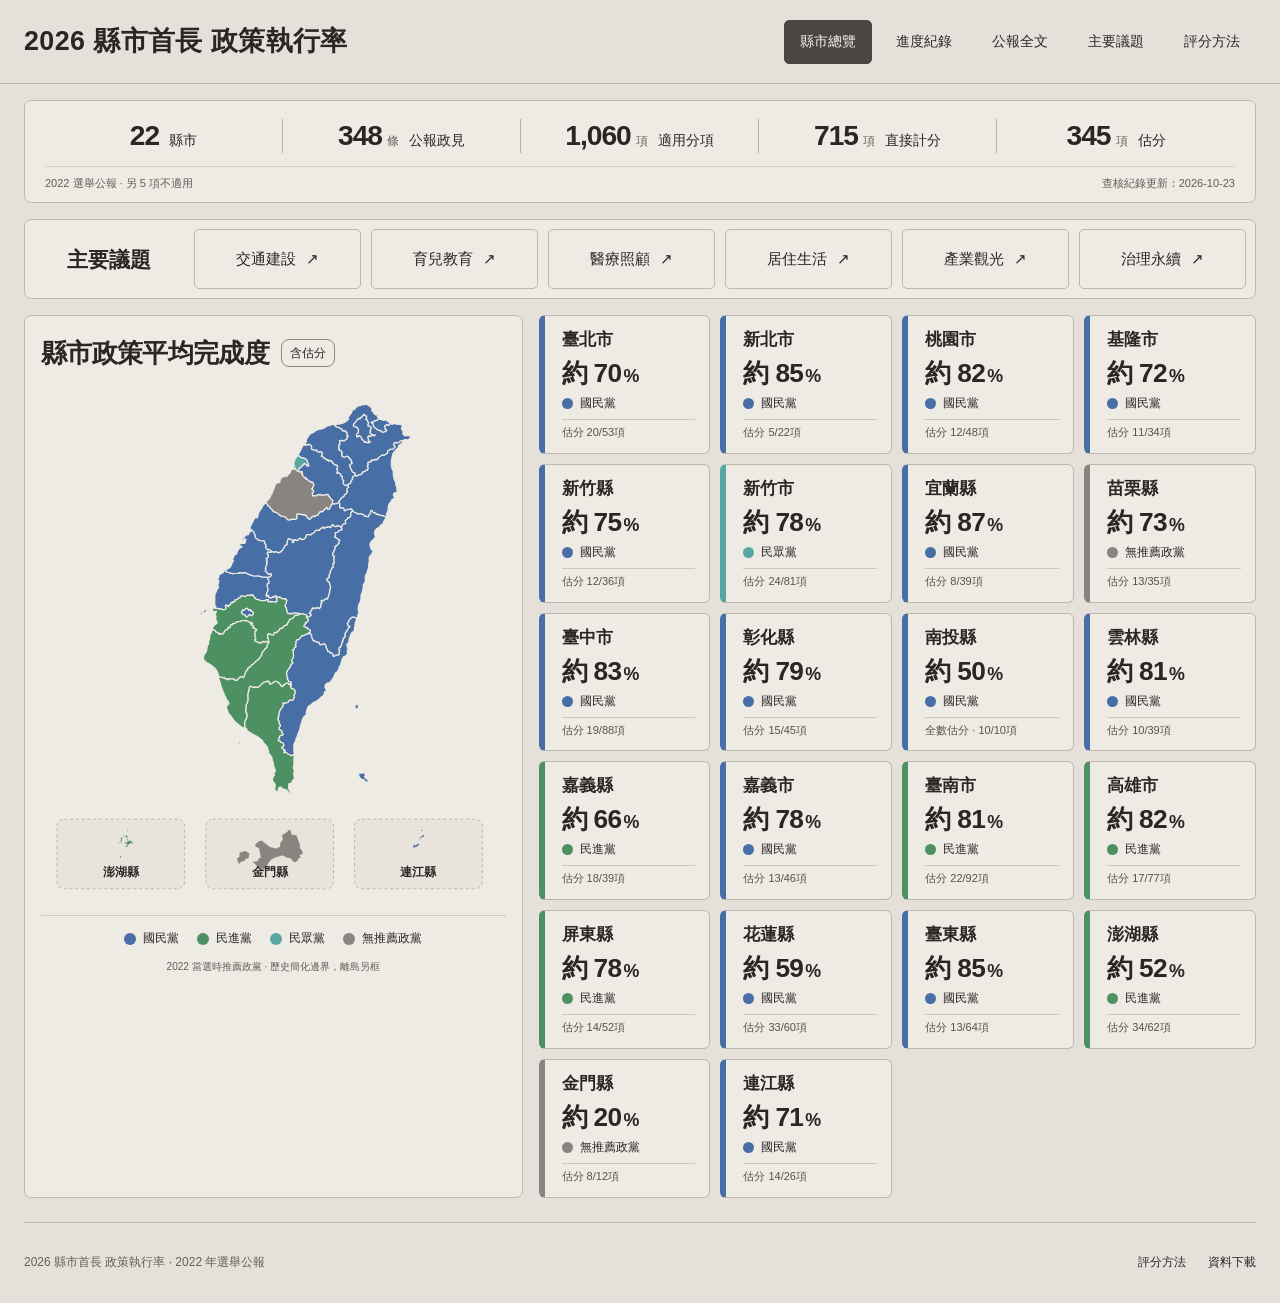
==== commit 461ecc11: "Publish clearer policy scores and shareable policy pages" ====
--- a/index.html
+++ b/index.html
@@ -1,11 +1,13 @@
 <!doctype html>
 <html lang="zh-Hant"><head><meta charset="utf-8"><meta name="viewport" content="width=device-width, initial-scale=1"><meta name="theme-color" content="#e5e1da"><meta name="description" content="台灣 22 縣市政見追蹤。收錄2022當選人選舉公報全文，逐條公開執行證據。"><title>2026 縣市首長 政策執行率</title><link rel="stylesheet" href="./style.css"><script type="module" src="./app.js"></script></head>
 <body><a class="skip" href="#main">跳至主要內容</a>
-<header><a class="brand" href="#home" aria-label="2026 縣市首長 政策執行率，回首頁"><span>2026 縣市首長 政策執行率</span></a><nav aria-label="主要導覽"><a href="#home">縣市總覽</a><a href="#attainment">政見達成率</a><a href="#bulletins">公報全文</a><a href="#promises">主要議題</a><a href="#method">評分方法</a></nav></header>
+<header><a class="brand" href="#home" aria-label="2026 縣市首長 政策執行率，回首頁"><span>2026 縣市首長 政策執行率</span></a><nav aria-label="主要導覽"><a href="#home">縣市總覽</a><a href="#attainment">進度紀錄</a><a href="#bulletins">公報全文</a><a href="#promises">主要議題</a><a href="#method">評分方法</a></nav></header>
 <main id="main"><section id="home" class="home-view completion-home" aria-labelledby="home-title">
+<div class="home-jumps" role="group" aria-label="首頁快速選擇"><button id="jump-counties" type="button" aria-controls="county-directory">選縣市 <span aria-hidden="true">↓</span></button><button id="jump-topics" type="button" aria-controls="home-topics">選議題 <span aria-hidden="true">↓</span></button></div>
 <div id="home-data-summary" class="home-data-summary" aria-label="目前資料收錄範圍"></div>
-<div class="completion-atlas"><div class="completion-map"><div class="atlas-heading"><div><h1 id="home-title">縣市政策平均完成度</h1><p>含估分</p></div></div><div id="taiwan-map" class="taiwan-map" aria-label="各縣市政策平均完成度（含保守估分）地圖"></div><div class="map-key" aria-label="2022 當選時推薦政黨圖例"><span class="party-kmt"><i class="party-dot" aria-hidden="true"></i>國民黨</span><span class="party-dpp"><i class="party-dot" aria-hidden="true"></i>民進黨</span><span class="party-tpp"><i class="party-dot" aria-hidden="true"></i>民眾黨</span><span class="party-none"><i class="party-dot" aria-hidden="true"></i>無推薦政黨</span></div><p class="completion-map-note">2022 當選時推薦政黨 · 歷史簡化邊界，離島另框</p></div><div class="county-panel"><p class="directory-intro">縣市列表</p><div id="county-directory" class="completion-counties" aria-label="22縣市政策平均完成度（含保守估分）"></div></div></div>
-<div id="home-topics" class="home-topics" aria-label="主要議題"><h2>主要議題</h2><button type="button" class="home-topic" data-home-topic="transport">交通建設 <span aria-hidden="true">↗</span></button><button type="button" class="home-topic" data-home-topic="education">育兒教育 <span aria-hidden="true">↗</span></button><button type="button" class="home-topic" data-home-topic="care">醫療照顧 <span aria-hidden="true">↗</span></button><button type="button" class="home-topic" data-home-topic="living">居住生活 <span aria-hidden="true">↗</span></button><button type="button" class="home-topic" data-home-topic="economy">產業觀光 <span aria-hidden="true">↗</span></button><button type="button" class="home-topic" data-home-topic="governance">治理永續 <span aria-hidden="true">↗</span></button></div><p id="home-status" class="home-status" role="status"></p></section>
+<div id="home-topics" class="home-topics" tabindex="-1" aria-label="主要議題"><h2>主要議題</h2><button type="button" class="home-topic" data-home-topic="transport">交通建設 <span aria-hidden="true">↗</span></button><button type="button" class="home-topic" data-home-topic="education">育兒教育 <span aria-hidden="true">↗</span></button><button type="button" class="home-topic" data-home-topic="care">醫療照顧 <span aria-hidden="true">↗</span></button><button type="button" class="home-topic" data-home-topic="living">居住生活 <span aria-hidden="true">↗</span></button><button type="button" class="home-topic" data-home-topic="economy">產業觀光 <span aria-hidden="true">↗</span></button><button type="button" class="home-topic" data-home-topic="governance">治理永續 <span aria-hidden="true">↗</span></button></div>
+<div class="completion-atlas"><div class="completion-map"><div class="atlas-heading"><div><h1 id="home-title">縣市政策平均完成度</h1><p>含估分</p></div></div><details id="home-map-toggle" class="home-map-toggle" open><summary><span>縣市地圖</span><span class="map-toggle-open" aria-hidden="true">展開 ＋</span><span class="map-toggle-close" aria-hidden="true">收合 −</span></summary><div class="home-map-content"><div id="taiwan-map" class="taiwan-map" aria-label="各縣市政策平均完成度（含保守估分）地圖"></div><div class="map-key" aria-label="2022 當選時推薦政黨圖例"><span class="party-kmt"><i class="party-dot" aria-hidden="true"></i>國民黨</span><span class="party-dpp"><i class="party-dot" aria-hidden="true"></i>民進黨</span><span class="party-tpp"><i class="party-dot" aria-hidden="true"></i>民眾黨</span><span class="party-none"><i class="party-dot" aria-hidden="true"></i>無推薦政黨</span></div><p class="completion-map-note">2022 當選時推薦政黨 · 歷史簡化邊界，離島另框</p></div></details></div><div class="county-panel"><p class="directory-intro">縣市列表</p><div id="county-directory" class="completion-counties" tabindex="-1" aria-label="22縣市政策平均完成度（含保守估分）"></div></div></div>
+<p id="home-status" class="home-status" role="status"></p></section>
 <section id="search-tools" class="search-tools" hidden><p class="muted">共 <span id="loaded-count">—</span> 條政見</p><form id="filters" class="filters" role="search"><label class="search-label"><span>搜尋縣市、政見或首長</span><input id="query" type="search" placeholder="例如：臺南、社會住宅、交通…" autocomplete="off"></label><label><span>縣市篩選</span><select id="county"><option value="">全部 22 縣市</option></select></label><button class="reset" type="reset">清除篩選</button></form></section><section id="ranking" class="section" hidden><div class="section-heading"><div><p class="eyebrow">RANKING / 達成率排行</p><h2>達成率排行榜</h2></div><a class="small-link" href="#method">評分方法 ↗</a></div>
 <p id="coverage-warning" class="muted">未提供縣市排名。</p>
 
@@ -13,7 +15,7 @@
 <div class="table-wrap"><table><caption class="sr-only">各縣市政見追蹤狀態，目前不提供成績排名</caption><thead><tr><th scope="col">名次</th><th scope="col">縣市</th><th scope="col">總體完成率</th><th scope="col">資料狀態</th><th scope="col">收錄政見</th><th scope="col"><span class="sr-only">查看資料</span></th></tr></thead><tbody id="county-rows"></tbody></table></div><div id="county-empty" class="empty" hidden>找不到符合條件的縣市，請調整關鍵字或清除篩選。</div>
 </section>
 <section id="promises" class="section topics-view" hidden aria-labelledby="topics-title"><div class="section-heading"><h2 id="topics-title">主要議題</h2><button id="topic-all" class="topic-all" type="button" aria-pressed="true" aria-controls="promise-list">全部議題</button></div><div id="topic-filters" class="topic-filters" role="group" aria-label="議題篩選"></div><div class="list-caption topic-results-caption"><span id="promise-result" aria-live="polite"></span><label class="stage-label" id="stage-filter">執行階段 <select id="stage"><option value="">全部階段</option></select></label><span id="updated-at">統計日期：尚未提供</span></div><div id="promise-list" class="topic-groups"></div><div id="promise-empty" class="empty">目前沒有可顯示的政見資料。</div></section>
-<section id="attainment" class="section attainment-view" hidden aria-labelledby="attainment-title"><div class="section-heading"><div><h2 id="attainment-title">政見進度</h2></div><a class="small-link" href="#home">回到地圖 ↗</a></div><div class="attainment-stats" aria-label="目前搜尋範圍的資料狀態"><div><strong id="attainment-total">0</strong><span>已收錄政見</span></div><div><strong id="attainment-known">0</strong><span>進度／狀態有據</span></div><div><strong id="attainment-pending">0</strong><span>進度證據待補</span></div><div><strong id="attainment-measurable">0</strong><span>有百分比（含分項）</span></div></div><p class="collection-update" id="attainment-coverage"></p><div class="attainment-toolbar"><span id="attainment-result" role="status"></span><label for="attainment-kind">顯示 <select id="attainment-kind"><option value="">全部項目</option><option value="completed">措施／里程碑完成</option><option value="measurable">已有百分比</option><option value="followup" id="attainment-followup-option">近期查核</option><option value="rechecked">已有查核紀錄</option><option value="progress">進度／狀態有據</option><option value="updates">含日期的進度／背景</option><option value="observed">現況數值</option><option value="milestone">政策／里程碑</option><option value="limited">量化子指標</option><option value="zero">未實施 · 0%（含分項）</option><option value="unknown">進度證據待補</option></select></label></div><div id="attainment-list" class="attainment-grid"></div><div id="attainment-empty" class="empty" hidden>沒有符合條件的項目，請調整篩選。</div></section>
+<section id="attainment" class="section attainment-view" hidden aria-labelledby="attainment-title"><div class="section-heading"><div><h2 id="attainment-title">進度紀錄</h2></div><a class="small-link" href="#home">回到地圖 ↗</a></div><div class="attainment-stats" aria-label="目前搜尋範圍的資料狀態"><div><strong id="attainment-total">0</strong><span>已收錄政見</span></div><div><strong id="attainment-known">0</strong><span>進度／狀態有據</span></div><div><strong id="attainment-pending">0</strong><span>進度證據待補</span></div><div><strong id="attainment-measurable">0</strong><span>有百分比（含分項）</span></div></div><p class="collection-update" id="attainment-coverage"></p><div class="attainment-toolbar"><span id="attainment-result" role="status"></span><label for="attainment-kind">顯示 <select id="attainment-kind"><option value="">全部項目</option><option value="completed">措施／里程碑完成</option><option value="measurable">已有百分比</option><option value="followup" id="attainment-followup-option">近期查核</option><option value="rechecked">已有查核紀錄</option><option value="progress">進度／狀態有據</option><option value="updates">含日期的進度／背景</option><option value="observed">現況數值</option><option value="milestone">政策／里程碑</option><option value="limited">量化子指標</option><option value="zero">未實施 · 0%（含分項）</option><option value="unknown">進度證據待補</option></select></label></div><div id="attainment-list" class="attainment-grid"></div><div id="attainment-empty" class="empty" hidden>沒有符合條件的項目，請調整篩選。</div></section>
 <section id="bulletins" class="section" hidden aria-labelledby="bulletin-title"><div class="section-heading"><div><h2 id="bulletin-title">選舉公報全文</h2></div><a class="small-link" href="./data/complete-bulletins.json" download>下載全文與查核 ↗</a></div><p id="bulletin-summary" class="collection-update"></p><div id="bulletin-library" class="bulletin-library"></div></section>
 <section id="method" class="section method" hidden>
 <div class="section-heading"><div><h2>評分方法</h2><p class="muted">GPT6協助判讀公開證據。</p></div><span class="version">2026-10-23</span></div>
@@ -36,6 +38,6 @@
 <section id="data-tools" class="section data-tools" hidden><div><h2>資料下載</h2></div><div class="data-actions"><a class="small-link" href="./data/policy-progress.json" download>下載分項進度與評分 ↗</a><a class="small-link" href="./data/collection.json" download>下載全部收錄承諾 ↗</a><a class="small-link" href="./data/complete-bulletins.json" download>下載公報原文與整條查核紀錄 ↗</a></div><details class="local-data"><summary>自訂資料</summary><p>匯入內容僅在此頁使用，不會上傳或儲存；重新整理後恢復本站資料。</p><button class="secondary" id="import-trigger" type="button">匯入 JSON</button><input id="import-file" type="file" accept="application/json,.json" class="sr-only"><button id="restore" class="secondary">恢復本站資料</button><p><a href="./data/schema.json" download>資料格式</a> · <a href="./data/empty-template.json" download>空白範本</a></p></details><p id="load-status" class="load-status" role="status"></p></section>
 </main><footer><span>2026 縣市首長 政策執行率 · 2022 年選舉公報</span><div><a href="#method">評分方法</a><a href="#data-tools">資料下載</a></div></footer>
 <dialog id="city-sheet" class="city-sheet" aria-labelledby="city-title"><div class="dialog-top"><span class="eyebrow">政策列表</span><button class="close" aria-label="關閉縣市資料">✕</button></div><div id="city-content"></div></dialog>
-<dialog id="detail" aria-labelledby="detail-title"><div class="dialog-top"><button id="detail-back" class="detail-back" type="button">← 返回項目</button><span class="eyebrow">政策詳情</span><button class="close" aria-label="關閉證據詳情">✕</button></div><div id="detail-content"></div></dialog>
+<dialog id="detail" aria-labelledby="detail-title"><div class="dialog-top"><button id="detail-back" class="detail-back" type="button">← 返回項目</button><span class="eyebrow">政策詳情</span><button class="close" aria-label="關閉證據詳情">✕</button></div><div class="policy-share"><button id="copy-policy-link" class="secondary" type="button">複製連結</button><input id="policy-share-url" type="text" readonly hidden aria-label="此政策的分享連結"><span id="policy-share-status" role="status" aria-live="polite"></span></div><div id="detail-content"></div></dialog>
 
 <noscript><p class="notice">請啟用 JavaScript 以瀏覽政見資料。</p></noscript></body></html>
--- a/style.css
+++ b/style.css
@@ -140,6 +140,9 @@
 .home-data-summary strong small{font:400 12px/1.5 -apple-system,BlinkMacSystemFont,"Microsoft JhengHei",sans-serif;color:var(--muted);letter-spacing:0;margin-left:5px}
 .home-data-summary>p,.home-data-summary>small{font-size:11px;line-height:1.6;color:var(--muted);margin:13px 0 0;padding-top:8px;border-top:1px solid #d4cec4}
 .home-data-summary>p{grid-column:1/4}.home-data-summary>small{grid-column:4/6;text-align:right}
+.home-jumps{display:none}
+#county-directory{scroll-margin-top:18px}#county-directory:focus:not(:focus-visible),#home-topics:focus:not(:focus-visible){outline:none}
+.home-map-toggle{display:block;flex:1;border:0;padding:0;margin:0;min-width:0}.home-map-toggle>summary{display:none}.home-map-content{padding:0;margin:0}.map-toggle-close{display:none}.home-map-toggle[open] .map-toggle-open{display:none}.home-map-toggle[open] .map-toggle-close{display:inline}
 .completion-atlas{display:grid;grid-template-columns:minmax(0,.41fr) minmax(0,.59fr);align-items:stretch;gap:16px}
 .completion-map{display:flex;flex-direction:column;position:static;min-width:0;padding:18px 16px 14px;border:1px solid var(--line);border-radius:7px;background:var(--white);background-image:none;overflow:hidden}
 .atlas-heading{display:flex;align-items:flex-start;justify-content:space-between;gap:12px;margin:0 0 8px;padding:0;border:0}
@@ -175,10 +178,10 @@
 .county-rate strong small{font-size:.68em;font-weight:650;margin-left:2px}
 .county-rate .county-party{display:flex;align-items:center;gap:7px;font-size:12px;line-height:1.4;font-weight:450;color:var(--ink);letter-spacing:0;margin:1px 0 0;white-space:nowrap}
 .county-party .party-dot{width:11px;height:11px;border:0;flex:none}
-.county-rate .county-coverage{position:absolute;width:1px;height:1px;padding:0;margin:-1px;overflow:hidden;clip:rect(0,0,0,0);white-space:nowrap;border:0}
+.county-rate .county-coverage{display:block;position:static;width:100%;height:auto;padding:5px 0 0;margin:1px 0 0;overflow:visible;clip:auto;white-space:normal;border:0;border-top:1px solid #cfc7ba;font-size:11px;line-height:1.45;font-weight:500;letter-spacing:0;color:#5b5144}
 .county-rate:hover{background:#e1dbd2;border-color:#878076;border-left-color:var(--party,#88847f);box-shadow:0 2px 6px #39342d0d;transform:none}
 .county-rate[aria-pressed="true"]{background:#dcd5ca;border-color:#686158;border-left-color:var(--party,#88847f);box-shadow:inset 0 0 0 1px #686158}
-.home-topics{display:grid;grid-template-columns:150px repeat(6,minmax(0,1fr));align-items:stretch;gap:10px;border:1px solid var(--line);background:var(--white);border-radius:7px;padding:9px;margin-top:16px}
+.home-topics{display:grid;grid-template-columns:150px repeat(6,minmax(0,1fr));align-items:stretch;gap:10px;border:1px solid var(--line);background:var(--white);border-radius:7px;padding:9px;margin:0 0 16px;scroll-margin-top:16px}
 .home-topics>h2{display:flex;align-items:center;justify-content:center;gap:10px;font-size:21px;font-weight:700;line-height:1.4;margin:0;color:var(--ink)}
 .home-topic{display:flex;align-items:center;justify-content:center;gap:10px;min-width:0;min-height:60px;padding:10px 8px;border:1px solid var(--line);border-radius:5px;background:transparent;color:var(--ink);font-size:15px;line-height:1.5;font-weight:550;text-align:center}
 .home-topic:hover{background:var(--surface-hover);border-color:#8d867b}.home-topic[aria-pressed="true"]{background:var(--strong);border-color:var(--strong);color:var(--surface)}
@@ -191,7 +194,7 @@
 .section-heading h2{font-size:28px;font-weight:750}.section-heading .small-link{font-size:13px}
 .search-tools{max-width:1280px;margin:24px auto 0;padding:18px 22px;background:var(--white);border:1px solid var(--line);border-radius:7px}
 .search-tools>p{margin:0 0 12px;font-size:12px}.filters{gap:16px}.filters label{font-size:12px}
-input,select{background:var(--surface);border-color:#aba396;border-radius:5px;color:var(--ink);font-size:14px}
+input,select{background:var(--surface);border-color:#8d8375;border-radius:5px;color:var(--ink);font-size:14px}
 input:focus,select:focus{outline:2px solid #71695d;outline-offset:2px}
 .reset,.secondary{border-color:#aba396;background:var(--surface);color:var(--ink);font-weight:550}.reset:hover,.secondary:hover{background:var(--surface-hover);border-color:#746b5e}
 th{background:#dcd6cc;color:var(--muted)}td{border-color:var(--line)}.table-wrap{background:var(--white)}
@@ -225,6 +228,10 @@
 .grouped-policy-list{margin-top:28px}.policy-category{margin-bottom:25px}.policy-category>h3{padding:10px 14px;border:1px solid #beb3a3;border-radius:5px;color:var(--ink);background:#dcd3c5;font-size:13px;font-weight:650;letter-spacing:.05em;margin:0}
 .flat-policy-list{margin-top:3px}.grouped-policy-list .sheet-pledge{display:flex;align-items:center;gap:22px;min-height:70px;padding:18px 12px;border:0;border-bottom:1px solid #ccc1b1;border-radius:0;background:transparent}.grouped-policy-list .sheet-pledge:hover{background:#e7dfd2}.grouped-policy-list .sheet-pledge-title{font-size:16px;line-height:1.8;font-weight:450;margin:0;color:var(--ink);flex:1;min-width:0}
 .grouped-policy-list .policy-list-progress{font-size:23px;font-weight:650;color:var(--ink);flex-shrink:0;min-width:86px;text-align:right;white-space:nowrap}.grouped-policy-list .policy-list-progress[data-estimated="true"]{color:#635443}
+.policy-share{display:grid;grid-template-columns:auto minmax(0,1fr);align-items:center;gap:8px 12px;margin:0 0 20px}.policy-share>button{justify-self:start;min-height:40px;padding:7px 13px;font-size:13px}.policy-share>input{min-width:0;width:100%;min-height:40px;padding:8px 10px;font-size:12px}.policy-share>span{grid-column:1/-1;font-size:12px;line-height:1.6;color:var(--muted)}.policy-share>span:empty{display:none}
+.overall-policy-score{display:flex;align-items:baseline;flex-wrap:wrap;gap:6px 12px;margin:16px 0;padding-bottom:14px;border-bottom:1px solid var(--line);font-size:13px;color:var(--ink)}.overall-policy-score strong,strong.overall-policy-score{font-size:38px;line-height:1.2;font-weight:700;letter-spacing:-.025em;font-variant-numeric:tabular-nums;color:var(--ink)}.overall-policy-score>span,.overall-policy-score small{font-size:12px;font-weight:450;line-height:1.65;letter-spacing:0;color:var(--muted)}
+.record-metric{margin:14px 0;padding:14px 16px;border:1px solid #d0c5b5;border-radius:5px;background:#e7dfd3;color:var(--muted)}.record-metric .rate-line,.record-metric .milestone-result{margin:8px 0}.record-metric .rate-line strong,.record-metric .milestone-result strong,.record-metric>strong{font-size:24px;font-weight:650;line-height:1.3;color:#5a5144}.record-metric .rate-line strong small,.record-metric .milestone-result strong small{font-size:15px}.record-metric .rate-track{height:5px}.record-metric .metric-scope,.record-metric .rate-meaning{font-size:12px}.record-metric .stage-result{font-size:18px}
+.policy-dates{display:grid;grid-template-columns:1fr;gap:4px;margin:12px 0;font-size:12px;line-height:1.7;color:var(--muted)}.policy-dates>p,.policy-dates>span,.policy-dates>div{display:block;margin:0;font-size:inherit}.policy-dates time{font-variant-numeric:tabular-nums}
 .sheet-extra{font-size:13px;color:var(--muted)}#detail{width:min(820px,calc(100% - 32px))}#detail-title{font-size:28px;font-weight:750;line-height:1.6;overflow-wrap:anywhere}.detail-crumb{font-size:12px;color:#6a5b46;margin:18px 0 8px}
 .policy-verdict{background:#e2d9cb;border:1px solid #c0b29f;border-left:4px solid #8b7860;border-radius:6px;padding:26px 28px;margin:24px 0}
 .verdict-score{gap:14px;margin-bottom:24px;align-items:center}.verdict-score>strong{font-size:46px;line-height:1.1;color:var(--ink);font-weight:750;letter-spacing:-.03em}.verdict-score>span{font-size:12px;line-height:1.7;color:#5e5140;border:1px solid #bdb09c;border-radius:4px;background:#eee6d9;padding:5px 9px}
@@ -243,6 +250,7 @@
 .method-principles{display:grid;grid-template-columns:repeat(4,minmax(0,1fr));gap:14px}.method-principles article{padding:22px;border:1px solid var(--line);border-top:4px solid #91816b;border-radius:6px;background:var(--white)}.method-principles h3{font-size:18px;margin:0 0 10px}.method-principles p{font-size:14px;line-height:1.8;margin:0}.method .method-data-summary{margin:22px 0;padding:14px 18px;font-size:13px}.method-research-list li{padding-bottom:12px}.method-research-list small{display:block}
 @media(max-width:1200px){header{padding:16px 22px;gap:12px}.brand{font-size:26px}header nav{gap:4px}header nav a{font-size:13px;padding:8px 12px}main{padding:0 22px}.home-data-summary{padding:16px 10px 10px}.home-data-summary>div{padding:0 9px;gap:7px}.home-data-summary>div>span{font-size:12px}.home-data-summary strong{font-size:27px}.completion-atlas{grid-template-columns:minmax(0,.39fr) minmax(0,.61fr);gap:12px}.completion-map{padding:16px 12px 12px}.atlas-heading h1,.atlas-heading h2{font-size:23px}.completion-counties{gap:9px}.county-rate{padding:11px 10px 11px 12px;min-height:105px;border-left-width:5px}.county-rate>span{font-size:15px}.county-rate strong{font-size:26px}.county-rate .county-party{font-size:11px;gap:5px}.home-topics{grid-template-columns:120px repeat(6,minmax(0,1fr));gap:7px}.home-topics>h2{font-size:18px}.home-topic{font-size:13px;gap:7px}.home-topic svg,.home-topic .topic-icon{width:22px;height:22px}footer{width:calc(100% - 44px)}}
 @media(max-width:960px){header nav{flex-basis:100%}.completion-atlas{grid-template-columns:1fr;gap:16px}.completion-map{width:100%;max-width:620px;justify-self:center}.completion-map .taiwan-map svg{max-height:540px}.atlas-heading h1,.atlas-heading h2{font-size:27px}.completion-counties{grid-template-columns:repeat(4,minmax(0,1fr))}.county-rate{min-height:108px;padding:12px 14px}.county-rate>span{font-size:17px}.county-rate strong{font-size:28px}.county-rate .county-party{font-size:12px}.home-data-summary>div{flex-direction:column;align-items:center;gap:5px}.home-data-summary strong{font-size:29px}.home-data-summary>div>span{font-size:12px}.home-topics{grid-template-columns:repeat(6,minmax(0,1fr));padding:10px}.home-topics>h2{grid-column:1/-1;justify-content:flex-start;padding:2px 3px 5px}.home-topic{flex-direction:column;gap:5px;min-height:72px;font-size:13px}.topic-filters{grid-template-columns:repeat(3,minmax(0,1fr))}.method-principles{grid-template-columns:repeat(2,minmax(0,1fr))}.attainment-stats>div{padding:18px}.attainment-stats strong{font-size:32px}}
-@media(max-width:600px){header{padding:16px;gap:12px;min-height:0}.brand{font-size:23px;line-height:1.5;letter-spacing:0}header nav{gap:3px;justify-content:flex-start}header nav a{min-height:40px;padding:6px 9px;font-size:12px}main{padding:0 14px}.completion-home{padding-top:14px}.home-data-summary{grid-template-columns:repeat(6,minmax(0,1fr));padding:14px 10px 9px;margin-bottom:14px}.home-data-summary>div{grid-column:span 2;gap:4px;padding:2px 4px 12px;border-right:1px solid var(--line)}.home-data-summary>div:nth-child(3){border:0}.home-data-summary>div:nth-child(4),.home-data-summary>div:nth-child(5){grid-column:span 3;padding:12px 4px 0;border-top:1px solid var(--line)}.home-data-summary>div:nth-child(5){border-right:0}.home-data-summary>div>span{font-size:12px}.home-data-summary strong{font-size:28px}.home-data-summary>p,.home-data-summary>small{grid-column:1/-1;text-align:left;font-size:10px;margin:12px 0 0;padding-top:8px}.home-data-summary>small{border:0;margin:0;padding-top:3px}.completion-atlas{display:grid;grid-template-columns:1fr;gap:14px}.completion-map{display:flex;padding:16px 12px 12px;max-width:none}.atlas-heading{gap:8px;margin-bottom:4px}.atlas-heading>div{gap:8px}.atlas-heading h1,.atlas-heading h2{font-size:22px}.atlas-heading p{font-size:11px;padding:3px 7px}.completion-map .taiwan-map svg{max-height:420px}.map-key{font-size:11px;gap:8px 13px;margin-top:8px;padding-top:10px}.map-key .party-dot{width:10px;height:10px}.completion-map-note{font-size:9px}.completion-counties{grid-template-columns:repeat(2,minmax(0,1fr));gap:9px}.county-rate{min-height:111px;padding:13px 15px;gap:7px}.county-rate>span{font-size:17px}.county-rate strong{font-size:30px}.county-rate .county-party{font-size:12px}.home-topics{grid-template-columns:repeat(3,minmax(0,1fr));gap:8px;margin-top:14px}.home-topics>h2{font-size:18px}.home-topic{min-height:76px;font-size:13px}.home-topic svg,.home-topic .topic-icon{width:25px;height:25px}.section{padding:24px 0 40px}.section-heading{display:flex;align-items:center;padding-bottom:14px;gap:12px}.section-heading h2{font-size:24px}.section-heading .small-link{font-size:11px}.method .section-heading{display:block}.method .version{display:block;white-space:nowrap;margin-top:10px;font-size:12px}.search-tools{padding:16px;margin-top:18px}.filters{flex-wrap:wrap;gap:12px}.filters .search-label{flex:0 0 100%}.filters label{flex:1}.filters .reset{flex:0 0 auto}.filters input,.filters select{font-size:13px}.attainment-stats{grid-template-columns:repeat(2,minmax(0,1fr))}.attainment-stats>div{padding:17px 18px}.attainment-stats strong{font-size:31px}.attainment-stats span{font-size:11px}.attainment-toolbar{align-items:flex-start;gap:12px;flex-wrap:wrap}.attainment-toolbar select{min-width:0;width:170px;font-size:12px}.collection-update{font-size:11px;padding:11px 13px}.attainment-grid,.promise-grid{grid-template-columns:1fr;gap:16px}.attainment-card,.promise-card{padding:19px}.attainment-card h3,.promise-card h3{font-size:17px}.method>details{padding:16px 18px}.method-data-summary{padding:18px;font-size:14px}.data-tools{grid-template-columns:1fr}.data-actions{padding:18px}.local-data{padding:16px}.city-sheet{inset:auto 0 0;margin:0;width:100%;max-width:100%;height:auto;max-height:86dvh;padding:22px 22px max(28px,env(safe-area-inset-bottom));border-radius:14px 14px 0 0}.dialog-top{top:-22px;padding:12px 0;margin:-10px 0 18px}.county-detail-heading h2{font-size:30px}.county-detail-heading .city-head{font-size:12px}.grouped-policy-list .sheet-pledge{padding:16px 5px;gap:15px}.grouped-policy-list .sheet-pledge-title{font-size:15px}.grouped-policy-list .policy-list-progress{font-size:21px;min-width:75px}.policy-category>h3{font-size:12px}.detail-back{font-size:12px}#detail{padding:22px;width:calc(100% - 20px);max-height:94dvh;border-radius:10px}#detail-title{font-size:23px}.policy-verdict{padding:20px 18px;margin:22px 0}.verdict-score{gap:10px;margin-bottom:22px}.verdict-score>strong{font-size:40px}.verdict-score>span{font-size:10px;padding:4px 6px}.policy-verdict .verdict-summary,.verdict-reasons{font-size:16px;line-height:1.9}.full-evidence>summary,.archive-evidence>summary{font-size:14px}.source p{font-size:13px}.topic-filters{grid-template-columns:repeat(2,minmax(0,1fr));gap:9px;margin-bottom:22px}.topic-choice{min-height:112px;padding:13px 12px;gap:6px}.topic-choice-top{gap:6px}.topic-choice-top>strong{font-size:14px}.topic-choice-top>span{font-size:20px}.topic-description{font-size:11px}.topic-choice[data-topic="other"]{grid-column:1/-1;min-height:83px}.topic-results-heading{padding:12px 16px}.topic-results-heading h3{font-size:15px}.topic-policy-button{padding:16px;gap:12px}.topic-policy-county{font-size:11px}.topic-policy-title{font-size:14px}.topic-policy-score{font-size:21px;min-width:78px}.topic-policy-arrow{display:none}.topic-results-caption>span{font-size:11px}.topic-results-caption .stage-label{margin:0}.topic-results-caption select{font-size:12px}.topic-all{font-size:12px;padding:7px 12px}.method-principles{grid-template-columns:1fr;gap:10px}.method-principles article{padding:16px 18px;border-top:1px solid var(--line);border-left:4px solid #91816b}.method-principles h3{font-size:16px;margin-bottom:6px}.method-principles p{font-size:13px}.method .method-data-summary{font-size:12px}footer{width:calc(100% - 28px);padding:18px 0;font-size:11px;gap:6px;align-items:flex-start}}
+@media(max-width:600px){header{padding:16px;gap:12px;min-height:0}.brand{font-size:23px;line-height:1.5;letter-spacing:0}header nav{gap:3px;justify-content:flex-start}header nav a{min-height:40px;padding:6px 9px;font-size:12px}main{padding:0 14px}.completion-home{padding-top:14px}.home-data-summary{grid-template-columns:repeat(6,minmax(0,1fr));padding:10px 10px 8px;margin-bottom:12px}.home-data-summary>div{grid-column:span 2;gap:2px;padding:0 4px 8px;border-right:1px solid var(--line)}.home-data-summary>div:nth-child(3){border:0}.home-data-summary>div:nth-child(4),.home-data-summary>div:nth-child(5){grid-column:span 3;padding:8px 4px 0;border-top:1px solid var(--line)}.home-data-summary>div:nth-child(5){border-right:0}.home-data-summary>div>span{font-size:11px}.home-data-summary strong{font-size:24px}.home-data-summary>p,.home-data-summary>small{grid-column:1/-1;text-align:left;font-size:10px;margin:8px 0 0;padding-top:6px}.home-data-summary>small{border:0;margin:0;padding-top:3px}.completion-atlas{display:grid;grid-template-columns:1fr;gap:14px}.completion-map{display:flex;padding:16px 12px 12px;max-width:none}.atlas-heading{gap:8px;margin-bottom:4px}.atlas-heading>div{gap:8px}.atlas-heading h1,.atlas-heading h2{font-size:22px}.atlas-heading p{font-size:11px;padding:3px 7px}.completion-map .taiwan-map svg{max-height:420px}.map-key{font-size:11px;gap:8px 13px;margin-top:8px;padding-top:10px}.map-key .party-dot{width:10px;height:10px}.completion-map-note{font-size:9px}.completion-counties{grid-template-columns:repeat(2,minmax(0,1fr));gap:9px}.county-rate{min-height:111px;padding:13px 15px;gap:7px}.county-rate>span{font-size:17px}.county-rate strong{font-size:30px}.county-rate .county-party{font-size:12px}.home-topics{grid-template-columns:repeat(3,minmax(0,1fr));gap:6px;margin:0 0 12px;padding:8px}.home-topics>h2{font-size:16px;padding:0 2px 2px}.home-topic{flex-direction:row;min-height:44px;padding:8px 5px;font-size:12px;gap:4px}.home-topic svg,.home-topic .topic-icon{width:25px;height:25px}.section{padding:24px 0 40px}.section-heading{display:flex;align-items:center;padding-bottom:14px;gap:12px}.section-heading h2{font-size:24px}.section-heading .small-link{font-size:11px}.method .section-heading{display:block}.method .version{display:block;white-space:nowrap;margin-top:10px;font-size:12px}.search-tools{padding:16px;margin-top:18px}.filters{flex-wrap:wrap;gap:12px}.filters .search-label{flex:0 0 100%}.filters label{flex:1}.filters .reset{flex:0 0 auto}.filters input,.filters select{font-size:13px}.attainment-stats{grid-template-columns:repeat(2,minmax(0,1fr))}.attainment-stats>div{padding:17px 18px}.attainment-stats strong{font-size:31px}.attainment-stats span{font-size:11px}.attainment-toolbar{align-items:flex-start;gap:12px;flex-wrap:wrap}.attainment-toolbar select{min-width:0;width:170px;font-size:12px}.collection-update{font-size:11px;padding:11px 13px}.attainment-grid,.promise-grid{grid-template-columns:1fr;gap:16px}.attainment-card,.promise-card{padding:19px}.attainment-card h3,.promise-card h3{font-size:17px}.method>details{padding:16px 18px}.method-data-summary{padding:18px;font-size:14px}.data-tools{grid-template-columns:1fr}.data-actions{padding:18px}.local-data{padding:16px}.city-sheet{inset:auto 0 0;margin:0;width:100%;max-width:100%;height:auto;max-height:86dvh;padding:22px 22px max(28px,env(safe-area-inset-bottom));border-radius:14px 14px 0 0}.dialog-top{top:-22px;padding:12px 0;margin:-10px 0 18px}.county-detail-heading h2{font-size:30px}.county-detail-heading .city-head{font-size:12px}.grouped-policy-list .sheet-pledge{padding:16px 5px;gap:15px}.grouped-policy-list .sheet-pledge-title{font-size:15px}.grouped-policy-list .policy-list-progress{font-size:21px;min-width:75px}.policy-category>h3{font-size:12px}.detail-back{font-size:12px}#detail{padding:22px;width:calc(100% - 20px);max-height:94dvh;border-radius:10px}#detail-title{font-size:23px}.policy-verdict{padding:20px 18px;margin:22px 0}.verdict-score{gap:10px;margin-bottom:22px}.verdict-score>strong{font-size:40px}.verdict-score>span{font-size:10px;padding:4px 6px}.policy-verdict .verdict-summary,.verdict-reasons{font-size:16px;line-height:1.9}.full-evidence>summary,.archive-evidence>summary{font-size:14px}.source p{font-size:13px}.topic-filters{grid-template-columns:repeat(2,minmax(0,1fr));gap:9px;margin-bottom:22px}.topic-choice{min-height:112px;padding:13px 12px;gap:6px}.topic-choice-top{gap:6px}.topic-choice-top>strong{font-size:14px}.topic-choice-top>span{font-size:20px}.topic-description{font-size:11px}.topic-choice[data-topic="other"]{grid-column:1/-1;min-height:83px}.topic-results-heading{padding:12px 16px}.topic-results-heading h3{font-size:15px}.topic-policy-button{padding:16px;gap:12px}.topic-policy-county{font-size:11px}.topic-policy-title{font-size:14px}.topic-policy-score{font-size:21px;min-width:78px}.topic-policy-arrow{display:block;flex:0 0 14px;font-size:16px;text-align:right}.topic-results-caption>span{font-size:11px}.topic-results-caption .stage-label{margin:0}.topic-results-caption select{font-size:12px}.topic-all{font-size:12px;padding:7px 12px}.method-principles{grid-template-columns:1fr;gap:10px}.method-principles article{padding:16px 18px;border-top:1px solid var(--line);border-left:4px solid #91816b}.method-principles h3{font-size:16px;margin-bottom:6px}.method-principles p{font-size:13px}.method .method-data-summary{font-size:12px}footer{width:calc(100% - 28px);padding:18px 0;font-size:11px;gap:6px;align-items:flex-start}}
+@media(max-width:600px){.home-jumps{display:grid;grid-template-columns:repeat(2,minmax(0,1fr));gap:8px;margin:0 0 12px}.home-jumps>button{display:flex;align-items:center;justify-content:space-between;min-height:46px;padding:10px 15px;border:1px solid #958875;border-radius:5px;background:#ddd4c6;color:var(--ink);font-size:15px;font-weight:600}.home-jumps>button:first-child{background:var(--strong);border-color:var(--strong);color:var(--surface)}.home-map-toggle>summary{display:flex;align-items:center;justify-content:space-between;gap:12px;min-height:44px;padding:8px 0;list-style:none;font-size:13px;color:var(--ink);font-weight:550}.home-map-toggle>summary::-webkit-details-marker{display:none}.home-map-toggle>summary .map-toggle-open,.home-map-toggle>summary .map-toggle-close{font-size:12px;font-weight:450;color:var(--muted)}.home-map-toggle[open]>summary{border-bottom:1px solid var(--line);margin-bottom:10px}.completion-map{padding:12px 14px 5px}.home-map-toggle[open] .home-map-content{padding-bottom:7px}.county-rate .county-coverage{font-size:11px}.policy-share{grid-template-columns:1fr;margin-bottom:16px;gap:7px}.policy-share>button{min-height:42px}.policy-share>input{font-size:12px}.overall-policy-score strong,strong.overall-policy-score{font-size:34px}.record-metric{padding:12px}.record-metric .rate-line strong,.record-metric .milestone-result strong,.record-metric>strong{font-size:22px}.policy-dates{font-size:11px}.topic-policy-button{gap:9px}}
 @media(max-width:360px){header{padding:14px}.brand{font-size:21px}header nav a{font-size:11px;padding:6px 8px}.home-data-summary strong{font-size:25px}.atlas-heading h1,.atlas-heading h2{font-size:20px}.county-rate{padding:11px;min-height:105px}.county-rate strong{font-size:27px}.county-rate>span{font-size:16px}.county-rate .county-party{font-size:11px}.attainment-toolbar select{width:190px}.city-sheet{padding:20px 18px}.city-sheet .dialog-top{top:-20px}#detail{padding:20px 18px}#detail .dialog-top{top:-20px}.policy-verdict{padding:17px 14px}.verdict-score>strong{font-size:37px}.topic-choice-top>strong{font-size:13px}.topic-choice-top>span{font-size:17px}.topic-choice-top small{font-size:10px}.topic-choice{padding:12px 10px}.topic-policy-button{padding:14px 12px}.topic-policy-score{font-size:19px;min-width:72px}}
 @media(prefers-reduced-motion:reduce){.county-rate{transition:none}}
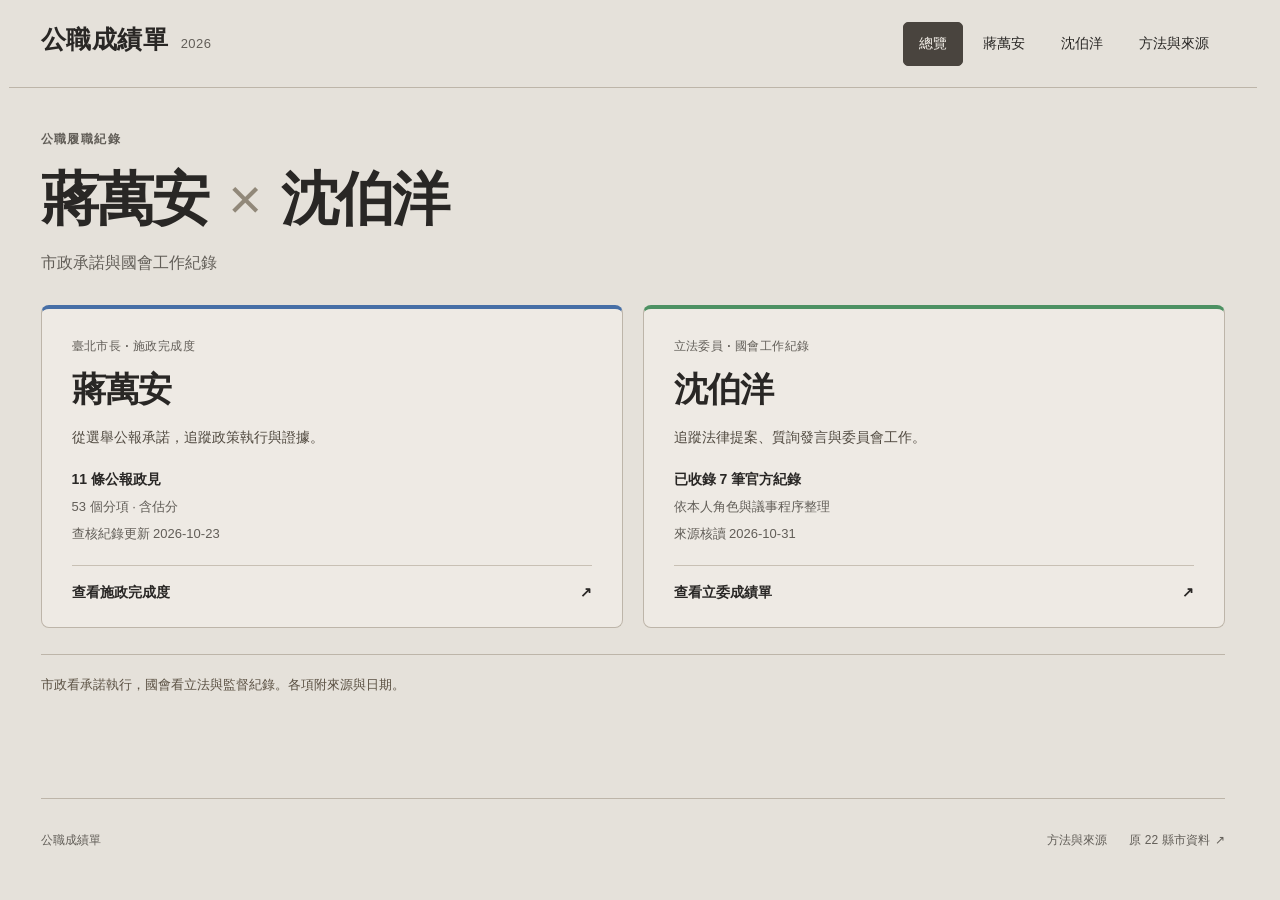
==== commit 33ea2a15: "Publish Chiang and Shen public service report cards" ====
--- a/index.html
+++ b/index.html
@@ -1,43 +1,137 @@
 <!doctype html>
-<html lang="zh-Hant"><head><meta charset="utf-8"><meta name="viewport" content="width=device-width, initial-scale=1"><meta name="theme-color" content="#e5e1da"><meta name="description" content="台灣 22 縣市政見追蹤。收錄2022當選人選舉公報全文，逐條公開執行證據。"><title>2026 縣市首長 政策執行率</title><link rel="stylesheet" href="./style.css"><script type="module" src="./app.js"></script></head>
-<body><a class="skip" href="#main">跳至主要內容</a>
-<header><a class="brand" href="#home" aria-label="2026 縣市首長 政策執行率，回首頁"><span>2026 縣市首長 政策執行率</span></a><nav aria-label="主要導覽"><a href="#home">縣市總覽</a><a href="#attainment">進度紀錄</a><a href="#bulletins">公報全文</a><a href="#promises">主要議題</a><a href="#method">評分方法</a></nav></header>
-<main id="main"><section id="home" class="home-view completion-home" aria-labelledby="home-title">
-<div class="home-jumps" role="group" aria-label="首頁快速選擇"><button id="jump-counties" type="button" aria-controls="county-directory">選縣市 <span aria-hidden="true">↓</span></button><button id="jump-topics" type="button" aria-controls="home-topics">選議題 <span aria-hidden="true">↓</span></button></div>
-<div id="home-data-summary" class="home-data-summary" aria-label="目前資料收錄範圍"></div>
-<div id="home-topics" class="home-topics" tabindex="-1" aria-label="主要議題"><h2>主要議題</h2><button type="button" class="home-topic" data-home-topic="transport">交通建設 <span aria-hidden="true">↗</span></button><button type="button" class="home-topic" data-home-topic="education">育兒教育 <span aria-hidden="true">↗</span></button><button type="button" class="home-topic" data-home-topic="care">醫療照顧 <span aria-hidden="true">↗</span></button><button type="button" class="home-topic" data-home-topic="living">居住生活 <span aria-hidden="true">↗</span></button><button type="button" class="home-topic" data-home-topic="economy">產業觀光 <span aria-hidden="true">↗</span></button><button type="button" class="home-topic" data-home-topic="governance">治理永續 <span aria-hidden="true">↗</span></button></div>
-<div class="completion-atlas"><div class="completion-map"><div class="atlas-heading"><div><h1 id="home-title">縣市政策平均完成度</h1><p>含估分</p></div></div><details id="home-map-toggle" class="home-map-toggle" open><summary><span>縣市地圖</span><span class="map-toggle-open" aria-hidden="true">展開 ＋</span><span class="map-toggle-close" aria-hidden="true">收合 −</span></summary><div class="home-map-content"><div id="taiwan-map" class="taiwan-map" aria-label="各縣市政策平均完成度（含保守估分）地圖"></div><div class="map-key" aria-label="2022 當選時推薦政黨圖例"><span class="party-kmt"><i class="party-dot" aria-hidden="true"></i>國民黨</span><span class="party-dpp"><i class="party-dot" aria-hidden="true"></i>民進黨</span><span class="party-tpp"><i class="party-dot" aria-hidden="true"></i>民眾黨</span><span class="party-none"><i class="party-dot" aria-hidden="true"></i>無推薦政黨</span></div><p class="completion-map-note">2022 當選時推薦政黨 · 歷史簡化邊界，離島另框</p></div></details></div><div class="county-panel"><p class="directory-intro">縣市列表</p><div id="county-directory" class="completion-counties" tabindex="-1" aria-label="22縣市政策平均完成度（含保守估分）"></div></div></div>
-<p id="home-status" class="home-status" role="status"></p></section>
-<section id="search-tools" class="search-tools" hidden><p class="muted">共 <span id="loaded-count">—</span> 條政見</p><form id="filters" class="filters" role="search"><label class="search-label"><span>搜尋縣市、政見或首長</span><input id="query" type="search" placeholder="例如：臺南、社會住宅、交通…" autocomplete="off"></label><label><span>縣市篩選</span><select id="county"><option value="">全部 22 縣市</option></select></label><button class="reset" type="reset">清除篩選</button></form></section><section id="ranking" class="section" hidden><div class="section-heading"><div><p class="eyebrow">RANKING / 達成率排行</p><h2>達成率排行榜</h2></div><a class="small-link" href="#method">評分方法 ↗</a></div>
-<p id="coverage-warning" class="muted">未提供縣市排名。</p>
+<html lang="zh-Hant">
+<head>
+<meta charset="utf-8">
+<meta name="viewport" content="width=device-width, initial-scale=1">
+<meta name="theme-color" content="#e5e1da">
+<meta name="description" content="整理蔣萬安的臺北市政承諾進度與沈伯洋的立法院工作紀錄，公開資料範圍、來源與查核日期。">
+<title>蔣萬安・沈伯洋｜公職成績單</title>
+<link rel="canonical" href="https://deyugogo.github.io/civic-promises-site/">
+<link rel="icon" type="image/svg+xml" href="./favicon.svg">
+<meta property="og:type" content="website">
+<meta property="og:locale" content="zh_TW">
+<meta property="og:site_name" content="公職成績單">
+<meta property="og:title" content="蔣萬安・沈伯洋｜公職成績單">
+<meta property="og:description" content="查看市政承諾進度與立法監督紀錄，逐項核對來源、角色與日期。">
+<meta property="og:url" content="https://deyugogo.github.io/civic-promises-site/">
+<meta name="twitter:card" content="summary">
+<meta name="twitter:title" content="蔣萬安・沈伯洋｜公職成績單">
+<meta name="twitter:description" content="查看市政承諾進度與立法監督紀錄，逐項核對來源、角色與日期。">
+<link rel="stylesheet" href="./focus.css">
+<script type="module" src="./focus.js"></script>
+</head>
+<body>
+<a class="skip-link" href="#main">跳至主要內容</a>
+<header class="site-header">
+  <a class="brand" href="#home" aria-label="公職成績單，回總覽"><span>公職成績單</span><small>2026</small></a>
+  <nav class="main-nav" aria-label="主要導覽">
+    <a href="#home" aria-current="page">總覽</a>
+    <a href="#mayor">蔣萬安</a>
+    <a href="#legislator">沈伯洋</a>
+    <a href="#method">方法與來源</a>
+  </nav>
+</header>
+<main id="main" tabindex="-1">
+  <div id="load-state" class="load-state" role="status" aria-live="polite">
+    <span id="load-message">正在載入資料…</span>
+    <button id="retry-load" class="secondary-button" type="button" hidden>重新載入</button>
+  </div>
 
-<div class="list-caption"><span id="county-result" aria-live="polite"></span><span>固定顯示順序，非成績排序</span></div>
-<div class="table-wrap"><table><caption class="sr-only">各縣市政見追蹤狀態，目前不提供成績排名</caption><thead><tr><th scope="col">名次</th><th scope="col">縣市</th><th scope="col">總體完成率</th><th scope="col">資料狀態</th><th scope="col">收錄政見</th><th scope="col"><span class="sr-only">查看資料</span></th></tr></thead><tbody id="county-rows"></tbody></table></div><div id="county-empty" class="empty" hidden>找不到符合條件的縣市，請調整關鍵字或清除篩選。</div>
-</section>
-<section id="promises" class="section topics-view" hidden aria-labelledby="topics-title"><div class="section-heading"><h2 id="topics-title">主要議題</h2><button id="topic-all" class="topic-all" type="button" aria-pressed="true" aria-controls="promise-list">全部議題</button></div><div id="topic-filters" class="topic-filters" role="group" aria-label="議題篩選"></div><div class="list-caption topic-results-caption"><span id="promise-result" aria-live="polite"></span><label class="stage-label" id="stage-filter">執行階段 <select id="stage"><option value="">全部階段</option></select></label><span id="updated-at">統計日期：尚未提供</span></div><div id="promise-list" class="topic-groups"></div><div id="promise-empty" class="empty">目前沒有可顯示的政見資料。</div></section>
-<section id="attainment" class="section attainment-view" hidden aria-labelledby="attainment-title"><div class="section-heading"><div><h2 id="attainment-title">進度紀錄</h2></div><a class="small-link" href="#home">回到地圖 ↗</a></div><div class="attainment-stats" aria-label="目前搜尋範圍的資料狀態"><div><strong id="attainment-total">0</strong><span>已收錄政見</span></div><div><strong id="attainment-known">0</strong><span>進度／狀態有據</span></div><div><strong id="attainment-pending">0</strong><span>進度證據待補</span></div><div><strong id="attainment-measurable">0</strong><span>有百分比（含分項）</span></div></div><p class="collection-update" id="attainment-coverage"></p><div class="attainment-toolbar"><span id="attainment-result" role="status"></span><label for="attainment-kind">顯示 <select id="attainment-kind"><option value="">全部項目</option><option value="completed">措施／里程碑完成</option><option value="measurable">已有百分比</option><option value="followup" id="attainment-followup-option">近期查核</option><option value="rechecked">已有查核紀錄</option><option value="progress">進度／狀態有據</option><option value="updates">含日期的進度／背景</option><option value="observed">現況數值</option><option value="milestone">政策／里程碑</option><option value="limited">量化子指標</option><option value="zero">未實施 · 0%（含分項）</option><option value="unknown">進度證據待補</option></select></label></div><div id="attainment-list" class="attainment-grid"></div><div id="attainment-empty" class="empty" hidden>沒有符合條件的項目，請調整篩選。</div></section>
-<section id="bulletins" class="section" hidden aria-labelledby="bulletin-title"><div class="section-heading"><div><h2 id="bulletin-title">選舉公報全文</h2></div><a class="small-link" href="./data/complete-bulletins.json" download>下載全文與查核 ↗</a></div><p id="bulletin-summary" class="collection-update"></p><div id="bulletin-library" class="bulletin-library"></div></section>
-<section id="method" class="section method" hidden>
-<div class="section-heading"><div><h2>評分方法</h2><p class="muted">GPT6協助判讀公開證據。</p></div><span class="version">2026-10-23</span></div>
-<div class="method-principles">
-<article><h3>依公開證據</h3><p>對照公報承諾與實際進度，各項附來源與日期。</p></article>
-<article><h3>分項等權平均</h3><p>政見與縣市分數，均以適用分項的分數加總、除以分項數。</p></article>
-<article><h3>估分標示「約」</h3><p>資料不足時採保守估分；缺證估0%不等於確認未做。</p></article>
-<article><h3>只看承諾進度</h3><p>分數不代表施政成效或滿意度，也不作人物排名。</p></article>
-</div>
-<p id="method-data-summary" class="method-data-summary"></p>
-<details><summary>計分與估分細則</summary>
-<p>完成100%；確認未實施0%；施工採同範圍的實際比例。整條政見須所有適用分項均有完成證據，才算100%。</p>
-<p>缺少可用比例時：缺證估0%、規劃10%、核定／預算／招標25%、施工或部分施行50%、主要工作完成75%。估分是本站判斷，不是官方施工率或客觀測量。</p>
-<p>局部指標不代表整項進度；比例只有下限時標示「至少」，並採下限估分。歷史施工或服務不代表現況；一次性建置、研議已完成者保留完成分，另列日期與後續狀態。</p>
-<p>資料完整度、承諾難度與拆項方式會影響平均；官方自述不等於獨立查核，跨任期及共同執行的責任另列。</p>
-</details>
-<details><summary>評分研究來源</summary><div id="method-research"></div></details>
-<p><a href="./data/policy-progress.json" download>分項資料 JSON ↗</a> · <a href="./data/scoring-research.json" download>評分研究 JSON ↗</a></p>
-<details><summary>地圖來源與配色</summary><p><a href="https://github.com/g0v/twgeojson/tree/85212c5cff73b706730e624024120b134c15f861" target="_blank" rel="noopener noreferrer">g0v / twgeojson</a>（<a href="https://creativecommons.org/publicdomain/zero/1.0/" target="_blank" rel="noopener noreferrer">CC0 1.0</a>）歷史簡化邊界；離島另框縮放。配色依2022當選時推薦政黨，不代表現任黨籍或成績。</p></details></section>
-<section id="data-tools" class="section data-tools" hidden><div><h2>資料下載</h2></div><div class="data-actions"><a class="small-link" href="./data/policy-progress.json" download>下載分項進度與評分 ↗</a><a class="small-link" href="./data/collection.json" download>下載全部收錄承諾 ↗</a><a class="small-link" href="./data/complete-bulletins.json" download>下載公報原文與整條查核紀錄 ↗</a></div><details class="local-data"><summary>自訂資料</summary><p>匯入內容僅在此頁使用，不會上傳或儲存；重新整理後恢復本站資料。</p><button class="secondary" id="import-trigger" type="button">匯入 JSON</button><input id="import-file" type="file" accept="application/json,.json" class="sr-only"><button id="restore" class="secondary">恢復本站資料</button><p><a href="./data/schema.json" download>資料格式</a> · <a href="./data/empty-template.json" download>空白範本</a></p></details><p id="load-status" class="load-status" role="status"></p></section>
-</main><footer><span>2026 縣市首長 政策執行率 · 2022 年選舉公報</span><div><a href="#method">評分方法</a><a href="#data-tools">資料下載</a></div></footer>
-<dialog id="city-sheet" class="city-sheet" aria-labelledby="city-title"><div class="dialog-top"><span class="eyebrow">政策列表</span><button class="close" aria-label="關閉縣市資料">✕</button></div><div id="city-content"></div></dialog>
-<dialog id="detail" aria-labelledby="detail-title"><div class="dialog-top"><button id="detail-back" class="detail-back" type="button">← 返回項目</button><span class="eyebrow">政策詳情</span><button class="close" aria-label="關閉證據詳情">✕</button></div><div class="policy-share"><button id="copy-policy-link" class="secondary" type="button">複製連結</button><input id="policy-share-url" type="text" readonly hidden aria-label="此政策的分享連結"><span id="policy-share-status" role="status" aria-live="polite"></span></div><div id="detail-content"></div></dialog>
+  <section id="home" class="page home-page" aria-labelledby="home-title">
+    <div class="home-heading">
+      <p class="eyebrow">公職履職紀錄</p>
+      <h1 id="home-title">蔣萬安 <span class="title-divider">×</span> 沈伯洋</h1>
+      <p class="page-lead">市政承諾與國會工作紀錄</p>
+    </div>
+    <div id="profile-cards" class="profile-grid" aria-label="選擇人物"></div>
+    <div id="home-coverage" class="coverage-note home-coverage"></div>
+  </section>
 
-<noscript><p class="notice">請啟用 JavaScript 以瀏覽政見資料。</p></noscript></body></html>
+  <section id="mayor" class="page" hidden aria-labelledby="mayor-title">
+    <div class="page-heading">
+      <p class="eyebrow"><i class="identity-dot mayor-dot" aria-hidden="true"></i>臺北市政</p>
+      <h1 id="mayor-title">蔣萬安的施政完成度</h1>
+      <div id="mayor-meta" class="page-meta"></div>
+    </div>
+    <div id="mayor-stats" class="stat-grid" aria-label="市政承諾資料統計"></div>
+    <div class="filters-panel">
+      <div id="mayor-topic-filters" class="filter-list" role="group" aria-label="市政議題篩選"></div>
+      <label class="search-field" for="mayor-query"><span>搜尋政策</span><input id="mayor-query" type="search" placeholder="輸入政策或議題關鍵字" autocomplete="off"></label>
+    </div>
+    <p id="mayor-result" class="result-count" role="status" aria-live="polite"></p>
+    <div id="mayor-list" class="record-list"></div>
+    <div id="mayor-empty" class="empty-state" hidden>
+      <span id="mayor-empty-message">沒有符合條件的政策。</span>
+      <button id="mayor-clear" class="secondary-button" type="button">清除篩選</button>
+    </div>
+  </section>
+
+  <section id="legislator" class="page" hidden aria-labelledby="legislator-title">
+    <div class="page-heading">
+      <p class="eyebrow"><i class="identity-dot legislator-dot" aria-hidden="true"></i>立法與監督</p>
+      <h1 id="legislator-title">沈伯洋的立委成績單</h1>
+      <div id="legislator-meta" class="page-meta"></div>
+    </div>
+    <div id="legislator-stats" class="stat-grid" aria-label="立法院工作收錄統計"></div>
+    <div id="legislator-coverage" class="coverage-note"></div>
+    <section id="legislator-index" class="record-index" aria-label="立法院資料索引"></section>
+    <div class="filters-panel">
+      <div id="legislator-filters" class="filter-list" role="group" aria-label="國會紀錄類別篩選"></div>
+      <label class="search-field" for="legislator-query"><span>搜尋工作紀錄</span><input id="legislator-query" type="search" placeholder="輸入案件、發言或議題關鍵字" autocomplete="off"></label>
+    </div>
+    <p id="legislator-result" class="result-count" role="status" aria-live="polite"></p>
+    <div id="legislator-list" class="record-list"></div>
+    <div id="legislator-empty" class="empty-state" hidden>
+      <span id="legislator-empty-message">沒有符合條件的工作紀錄。</span>
+      <button id="legislator-clear" class="secondary-button" type="button">清除篩選</button>
+    </div>
+  </section>
+
+  <section id="method" class="page method-page" hidden aria-labelledby="method-title">
+    <div class="page-heading">
+      <p class="eyebrow">資料範圍與判讀</p>
+      <h1 id="method-title">方法與來源</h1>
+      <p class="page-lead">依不同職權，分別呈現承諾進度與工作紀錄。</p>
+    </div>
+    <div class="method-grid">
+      <article class="method-card">
+        <p class="profile-role">市政承諾</p>
+        <h2>以適用分項計算進度</h2>
+        <p>對照 2022 年臺北市長選舉公報，逐項核對承諾、完成條件與公開證據，依適用分項等權平均。</p>
+        <p>有可用比例時採實際進度；資料不足時採公開的估分規則，並標示「約」與估分占比。缺證估 0% 表示暫未給完成分，不等於確認未實施。</p>
+        <p>分數描述承諾執行進度；資料日期、分工與政策效果另列來源說明。</p>
+      </article>
+      <article class="method-card">
+        <p class="profile-role">立法與監督</p>
+        <h2>依案件、角色與程序記錄</h2>
+        <p>依公開來源整理提案、質詢與監督工作，標出主提案、共同提案及其他參與角色。</p>
+        <p>案件程序、個人行動與機關回應分別記錄。收錄件數依可核對的資料範圍計算，各項附日期與原始來源。</p>
+        <p>國會紀錄以職權和程序呈現，不套用市政完成率，也不將程序結果全數歸功於單一立委。</p>
+      </article>
+    </div>
+    <section class="sources-section" aria-labelledby="method-sources-title">
+      <div class="section-heading"><h2 id="method-sources-title">資料來源</h2><a class="download-link" href="./data/focus.json" download>下載收錄資料 JSON <span aria-hidden="true">↗</span></a></div>
+      <div id="method-sources" class="method-sources"></div>
+    </section>
+    <p class="archive-link"><a href="./counties.html">查看原 22 縣市資料 <span aria-hidden="true">↗</span></a></p>
+  </section>
+</main>
+<footer class="site-footer">
+  <span>公職成績單</span>
+  <div><a href="#method">方法與來源</a><a href="./counties.html">原 22 縣市資料 <span aria-hidden="true">↗</span></a></div>
+</footer>
+<dialog id="record-dialog" class="record-dialog" aria-labelledby="record-title">
+  <div class="dialog-toolbar">
+    <button id="record-back" class="back-button" type="button"><span aria-hidden="true">←</span> 返回列表</button>
+    <button id="record-close" class="close-button" type="button" aria-label="關閉紀錄詳情">✕</button>
+  </div>
+  <div class="share-row">
+    <button id="share-record" class="secondary-button" type="button">複製連結</button>
+    <input id="share-url" type="text" readonly hidden aria-label="此紀錄的分享連結">
+    <span id="share-status" role="status" aria-live="polite"></span>
+  </div>
+  <div id="record-content"></div>
+</dialog>
+<noscript><p class="noscript-note">請啟用 JavaScript 以瀏覽人物紀錄與來源。</p></noscript>
+</body>
+</html>
--- a/focus.css
+++ b/focus.css
@@ -0,0 +1,242 @@
+:root {
+  color-scheme: light;
+  --paper: #e5e1da;
+  --surface: #eeeae4;
+  --surface-raised: #f3efe8;
+  --surface-muted: #dcd5ca;
+  --ink: #292725;
+  --muted: #625e58;
+  --line: #bdb5a9;
+  --line-strong: #897e6e;
+  --strong: #49443e;
+  --focus: #69553d;
+  --mayor: #476fa6;
+  --legislator: #4d9163;
+  --radius: 8px;
+}
+* { box-sizing: border-box; }
+html { scroll-behavior: smooth; scrollbar-gutter: stable; }
+body { margin: 0; background: var(--paper); color: var(--ink); font: 16px/1.75 -apple-system, BlinkMacSystemFont, "PingFang TC", "Microsoft JhengHei", sans-serif; }
+button, input, select, textarea { font: inherit; }
+button, a { -webkit-tap-highlight-color: transparent; touch-action: manipulation; }
+button { cursor: pointer; }
+button:disabled { cursor: not-allowed; opacity: .65; }
+a { color: inherit; text-underline-offset: .22em; text-decoration-thickness: 1px; }
+button, input, select { min-height: 44px; }
+button:focus-visible, a:focus-visible, input:focus-visible, select:focus-visible, summary:focus-visible { outline: 3px solid var(--focus); outline-offset: 4px; }
+[hidden] { display: none !important; }
+h1, h2, h3, h4, p { margin-top: 0; }
+h1, h2, h3, h4 { color: var(--ink); }
+h1 { margin-bottom: 12px; font-size: clamp(30px, 3.5vw, 44px); font-weight: 750; line-height: 1.35; letter-spacing: -.035em; overflow-wrap: anywhere; }
+h2 { margin-bottom: 12px; font-size: 23px; font-weight: 700; line-height: 1.5; }
+h3 { font-size: 18px; font-weight: 650; line-height: 1.6; }
+p { margin-bottom: 14px; }
+button, input, select, .profile-card, .record-card { min-width: 0; }
+input, select { width: 100%; padding: 10px 13px; border: 1px solid var(--line-strong); border-radius: 5px; color: var(--ink); background: var(--surface-raised); font-size: 16px; }
+input::placeholder { color: #756d62; opacity: 1; }
+input[readonly] { color: var(--muted); }
+button { border: 1px solid var(--line-strong); border-radius: 5px; color: var(--ink); background: var(--surface); }
+button:hover { background: var(--surface-muted); }
+.skip-link { position: absolute; top: -100px; left: 20px; z-index: 10; padding: 10px 16px; background: var(--surface-raised); border: 1px solid var(--ink); border-radius: 4px; }
+.skip-link:focus { top: 12px; }
+.site-header { width: min(100%, 1248px); min-height: 88px; margin: auto; padding: 18px 32px; display: flex; align-items: center; justify-content: space-between; gap: 18px 30px; border-bottom: 1px solid var(--line); }
+.brand { display: inline-flex; align-items: baseline; gap: 12px; min-height: 44px; flex-shrink: 0; font-size: 25px; font-weight: 750; line-height: 1.4; letter-spacing: .025em; text-decoration: none; }
+.brand small { color: var(--muted); font: 500 13px/1.4 Arial, sans-serif; letter-spacing: .04em; }
+.main-nav { display: flex; flex-wrap: wrap; gap: 4px; align-items: center; }
+.main-nav a { display: inline-flex; align-items: center; justify-content: center; min-height: 44px; padding: 8px 15px; border: 1px solid transparent; border-radius: 5px; font-size: 14px; font-weight: 550; text-decoration: none; white-space: nowrap; }
+.main-nav a:hover { background: var(--surface-muted); }
+.main-nav a[aria-current="page"], .main-nav a.is-active { color: var(--surface-raised); background: var(--strong); border-color: var(--strong); }
+main { width: min(100%, 1248px); min-height: calc(100dvh - 190px); margin: auto; padding: 0 32px; }
+main:focus, .page[tabindex="-1"]:focus { outline: none; }
+.page { padding: 34px 0 48px; }
+.home-page { padding-top: 42px; }
+.home-heading { margin-bottom: 28px; }
+.home-heading h1 { font-size: clamp(34px, 4.6vw, 58px); letter-spacing: -.04em; line-height: 1.3; margin-bottom: 12px; }
+.title-divider { color: #918879; font-weight: 400; padding: 0 .12em; }
+.eyebrow { display: flex; align-items: center; gap: 8px; color: var(--muted); font-size: 12px; font-weight: 600; letter-spacing: .12em; line-height: 1.6; margin-bottom: 12px; }
+.page-lead { max-width: 720px; margin: 0; color: var(--muted); font-size: 16px; line-height: 1.8; }
+.page-heading { margin-bottom: 24px; }
+.page-meta, .profile-meta, .record-meta { color: var(--muted); font-size: 13px; line-height: 1.8; overflow-wrap: anywhere; }
+.page-meta { display: flex; align-items: center; flex-wrap: wrap; gap: 4px 10px; }
+.page-meta > .identity-dot { align-self: center; }
+.page-meta > span:not(.identity-dot) { min-width: 0; }
+.page-meta > .source-link { margin-left: 6px; font-size: 12px; }
+.page-meta:empty, .coverage-note:empty, .record-index:empty, .result-count:empty { display: none; }
+.page-meta p:last-child, .profile-meta p:last-child, .record-meta p:last-child { margin-bottom: 0; }
+.identity-dot { display: inline-block; width: 8px; height: 8px; border-radius: 50%; flex: none; }
+.mayor-dot { background: var(--mayor); }.legislator-dot { background: var(--legislator); }
+.profile-grid { display: grid; grid-template-columns: repeat(2, minmax(0, 1fr)); gap: 20px; }
+.profile-card { --identity: #8a8174; display: flex; flex-direction: column; align-items: flex-start; position: relative; min-height: 252px; padding: 28px 30px 24px; border: 1px solid var(--line); border-top: 4px solid var(--identity); border-radius: var(--radius); background: var(--surface); color: var(--ink); text-decoration: none; text-align: left; transition: background .15s ease, border-color .15s ease; }
+.profile-card:hover { background: var(--surface-raised); border-color: var(--line-strong); border-top-color: var(--identity); }
+.mayor-card { --identity: var(--mayor); }.legislator-card { --identity: var(--legislator); }
+.profile-role { display: block; margin: 0 0 10px; color: var(--muted); font-size: 12px; font-weight: 550; line-height: 1.65; letter-spacing: .04em; }
+.profile-name { display: block; margin: 0 0 12px; font-size: 34px; line-height: 1.35; font-weight: 750; letter-spacing: -.025em; }
+.profile-description { margin: 0 0 16px; font-size: 14px; line-height: 1.85; color: #514a40; }
+.profile-meta { display: grid; gap: 3px; width: 100%; margin-bottom: 20px; }
+.profile-meta > strong, .profile-meta > span { display: block; min-width: 0; }
+.profile-meta > strong { color: var(--ink); font-size: 14px; font-weight: 650; }
+.profile-action { display: flex; align-items: center; justify-content: space-between; align-self: stretch; gap: 12px; margin-top: auto; padding-top: 15px; border-top: 1px solid #c8c0b4; font-size: 14px; font-weight: 650; line-height: 1.6; }
+.profile-action svg, .profile-action .arrow { flex: none; }
+.coverage-note { padding: 16px 18px; margin: 20px 0; border-left: 3px solid #9b8d79; background: #ded7cb; color: #5b5143; font-size: 13px; line-height: 1.8; overflow-wrap: anywhere; }
+.coverage-note p:last-child { margin-bottom: 0; }
+.home-coverage { border: 0; border-top: 1px solid var(--line); background: none; margin-top: 26px; padding: 18px 0 0; }
+.stat-grid { display: grid; grid-template-columns: repeat(auto-fit, minmax(155px, 1fr)); gap: 12px; margin: 0 0 24px; }
+.stat-card { display: flex; flex-direction: column; justify-content: center; gap: 6px; min-height: 112px; padding: 18px 20px; border: 1px solid var(--line); border-radius: 6px; background: var(--surface); }
+.stat-value { display: block; font-size: 34px; font-weight: 700; line-height: 1.2; letter-spacing: -.03em; font-variant-numeric: tabular-nums; color: var(--ink); }
+.stat-value small { font-size: 15px; font-weight: 500; margin-left: 3px; }
+.stat-label { display: block; font-size: 12px; line-height: 1.65; color: var(--muted); }
+.stat-card > small { font-size: 11px; line-height: 1.6; color: var(--muted); }
+.filters-panel { display: grid; gap: 18px; padding: 20px; margin: 0 0 18px; border: 1px solid var(--line); border-radius: 6px; background: #eae4da; }
+.filter-list { display: flex; flex-wrap: wrap; gap: 8px; align-items: center; }
+.filter-list:empty { display: none; }
+.filter-chip { display: inline-flex; align-items: center; justify-content: center; gap: 7px; min-height: 44px; padding: 8px 13px; font-size: 13px; font-weight: 500; line-height: 1.4; border: 1px solid #a79a87; border-radius: 5px; color: var(--ink); background: var(--surface-raised); }
+.filter-chip[aria-pressed="true"], .filter-chip.is-active { color: var(--surface-raised); background: var(--strong); border-color: var(--strong); }
+.filter-chip small { font-size: 11px; font-weight: 400; opacity: .85; }
+.filter-chip > span { font-size: 11px; font-weight: 450; font-variant-numeric: tabular-nums; opacity: .85; }
+.search-field { display: grid; gap: 6px; width: 100%; }
+.search-field > span { color: var(--muted); font-size: 12px; font-weight: 550; }
+.result-count { display: flex; align-items: center; flex-wrap: wrap; gap: 8px; margin: 16px 0 12px; color: var(--muted); font-size: 13px; }
+.record-list { display: grid; grid-template-columns: repeat(2, minmax(0, 1fr)); gap: 16px; align-items: start; }
+.record-card { padding: 21px 22px; border: 1px solid var(--line); border-radius: 7px; background: var(--surface); overflow-wrap: anywhere; }
+.record-top { display: flex; align-items: baseline; justify-content: space-between; flex-wrap: wrap; gap: 8px 12px; margin-bottom: 12px; }
+.record-role { color: var(--muted); font-size: 12px; line-height: 1.6; font-weight: 550; }
+.record-date { color: var(--muted); font-size: 12px; line-height: 1.6; font-variant-numeric: tabular-nums; white-space: nowrap; }
+.record-title { display: block; margin: 0 0 12px; color: var(--ink); font-size: 19px; line-height: 1.65; font-weight: 650; overflow-wrap: anywhere; }
+.record-title a { text-decoration: none; }.record-title a:hover { text-decoration: underline; }
+.record-summary { margin: 0 0 14px; color: #4d473e; font-size: 14px; line-height: 1.85; }
+.record-meta { margin: 12px 0 0; padding-top: 10px; border-top: 1px solid #d0c7b9; font-size: 12px; }
+.record-meta > span, .record-meta > time { display: block; }
+.record-meta:empty { display: none; }
+.score { display: inline-block; margin: 0; color: var(--ink); font-size: 30px; font-weight: 700; line-height: 1.2; letter-spacing: -.025em; font-variant-numeric: tabular-nums; white-space: nowrap; }
+.score small { font-size: 15px; font-weight: 500; }
+.record-link { display: inline-flex; align-items: center; gap: 8px; min-height: 44px; padding: 8px 0; margin-top: 10px; border: 0; border-radius: 3px; background: transparent; color: var(--ink); font-size: 14px; font-weight: 650; text-decoration: underline; text-underline-offset: .25em; }
+.record-link:hover { color: #59462e; background: transparent; }
+.record-title .record-link { display: block; width: 100%; min-height: 44px; margin: 0; padding: 0; font: inherit; letter-spacing: inherit; line-height: inherit; text-align: left; text-decoration: none; overflow-wrap: anywhere; }
+.record-title .record-link:hover { text-decoration: underline; }
+.record-title .record-link > span[aria-hidden] { display: inline-block; margin-left: .2em; color: var(--muted); font-size: .85em; }
+.status-pill { display: inline-flex; align-items: center; min-height: 25px; padding: 3px 8px; border: 1px solid #b6a995; border-radius: 4px; background: #e1d8ca; color: #534838; font-size: 11px; font-weight: 500; line-height: 1.5; }
+.record-meta > .status-pill { display: inline-block; max-width: 100%; margin-bottom: 6px; white-space: normal; overflow-wrap: anywhere; }
+.record-index { margin: 0 0 24px; padding: 20px; border: 1px solid var(--line); border-radius: 6px; background: var(--surface); }
+.record-index h2 { font-size: 20px; }.record-index h3 { font-size: 16px; margin-bottom: 8px; }
+.record-index p { font-size: 13px; color: var(--muted); }
+.record-index p:last-child { margin-bottom: 0; }
+.record-index ul { margin: 12px 0 0; padding-left: 20px; font-size: 14px; }
+.record-index li + li { margin-top: 8px; }
+.index-note { display: grid; grid-template-columns: minmax(0, 1fr) auto; align-items: start; gap: 4px 18px; }
+.index-note > strong { grid-column: 1; font-size: 14px; font-weight: 650; }
+.index-note > span { grid-column: 1; font-size: 21px; font-weight: 650; line-height: 1.5; font-variant-numeric: tabular-nums; }
+.index-note > .source-link { grid-column: 2; grid-row: 1 / 3; align-self: center; font-size: 13px; }
+.index-note > small { grid-column: 1 / -1; display: block; margin-top: 5px; color: var(--muted); font-size: 12px; line-height: 1.8; overflow-wrap: anywhere; }
+.index-grid { display: grid; grid-template-columns: repeat(auto-fit, minmax(180px, 1fr)); gap: 12px; }
+.index-row { display: flex; flex-wrap: wrap; align-items: baseline; justify-content: space-between; gap: 8px 16px; padding: 10px 0; border-bottom: 1px solid #cfc5b6; }
+.index-row:last-child { border-bottom: 0; }.index-label { font-size: 13px; color: var(--muted); }.index-value { font-size: 21px; font-weight: 650; font-variant-numeric: tabular-nums; }
+.empty-state { display: flex; flex-direction: column; align-items: center; justify-content: center; gap: 16px; min-height: 180px; padding: 30px 22px; border: 1px dashed #a99d8a; border-radius: 7px; background: var(--surface); color: var(--muted); text-align: center; font-size: 14px; }
+.secondary-button { display: inline-flex; align-items: center; justify-content: center; gap: 8px; min-height: 44px; padding: 9px 14px; border: 1px solid var(--line-strong); border-radius: 5px; background: var(--surface-raised); color: var(--ink); font-size: 13px; font-weight: 550; text-decoration: none; }
+.secondary-button:hover { background: var(--surface-muted); }
+.load-state { display: flex; align-items: center; justify-content: space-between; flex-wrap: wrap; gap: 12px; padding: 15px 18px; margin-top: 24px; border: 1px solid var(--line); border-radius: 6px; background: var(--surface); color: var(--muted); font-size: 14px; }
+.load-state.error, .load-state[data-state="error"] { border-color: #a78d70; color: #694e32; }
+.method-grid { display: grid; grid-template-columns: repeat(2, minmax(0, 1fr)); gap: 20px; }
+.method-card { padding: 24px; border: 1px solid var(--line); border-radius: 7px; background: var(--surface); }
+.method-card h2 { font-size: 22px; margin-bottom: 16px; }.method-card p { font-size: 14px; line-height: 1.95; color: #514a40; }.method-card p:last-child { margin-bottom: 0; }
+.method-card .profile-role { font-size: 12px; color: var(--muted); }
+.sources-section { margin-top: 32px; }
+.section-heading { display: flex; align-items: center; justify-content: space-between; flex-wrap: wrap; gap: 10px 20px; padding-bottom: 13px; margin-bottom: 8px; border-bottom: 1px solid var(--line-strong); }
+.section-heading h2 { margin: 0; font-size: 22px; }.download-link { display: inline-flex; align-items: center; gap: 7px; min-height: 44px; font-size: 13px; }
+.method-sources { overflow-wrap: anywhere; }.method-sources > p, .method-sources > ul { color: var(--muted); font-size: 14px; }
+.source-list { margin: 6px 0 16px; }
+.source-list > p { margin: 0; padding: 3px 0; border-bottom: 1px solid #cfc5b6; font-size: 14px; }
+.source-list > p:last-child { border-bottom: 0; }
+.archive-link { margin-top: 24px; font-size: 13px; color: var(--muted); }.archive-link a { display: inline-flex; align-items: center; min-height: 44px; }
+.site-footer { width: min(calc(100% - 64px), 1184px); margin: 0 auto; padding: 19px 0 24px; border-top: 1px solid var(--line); display: flex; align-items: center; justify-content: space-between; flex-wrap: wrap; gap: 8px 24px; font-size: 12px; color: var(--muted); }
+.site-footer > div { display: flex; align-items: center; flex-wrap: wrap; gap: 6px 22px; }.site-footer a { display: inline-flex; align-items: center; gap: 5px; min-height: 44px; text-decoration: none; }.site-footer a:hover { text-decoration: underline; }
+.record-dialog { width: min(800px, calc(100% - 32px)); max-width: none; max-height: 90vh; max-height: 90dvh; margin: auto; padding: 26px 32px 30px; overflow: auto; overscroll-behavior: contain; border: 1px solid #a99b85; border-radius: 10px; background: var(--surface-raised); color: var(--ink); box-shadow: 0 24px 80px #30271c45; }
+.record-dialog::backdrop { background: #30291f73; backdrop-filter: blur(3px); }
+body:has(.record-dialog[open]) { overflow: hidden; }
+.dialog-toolbar { display: flex; align-items: center; justify-content: space-between; gap: 16px; position: sticky; z-index: 2; top: -26px; margin: -12px 0 18px; padding: 12px 0; border-bottom: 1px solid var(--line); background: var(--surface-raised); }
+.back-button { display: inline-flex; align-items: center; gap: 8px; padding: 7px 0; min-height: 44px; border: 0; background: transparent; color: var(--ink); font-size: 13px; }.back-button:hover { background: transparent; text-decoration: underline; }
+.close-button { width: 44px; min-height: 44px; flex: none; border: 1px solid #a99b85; border-radius: 5px; background: #e2d8c9; font-size: 18px; }
+.share-row { display: grid; grid-template-columns: auto minmax(0, 1fr); gap: 8px 12px; align-items: center; margin: 0 0 24px; }.share-row > button { justify-self: start; }.share-row > span { grid-column: 1 / -1; font-size: 12px; line-height: 1.65; color: var(--muted); }.share-row > span:empty { display: none; }.share-row > input { min-width: 0; font-size: 16px; }
+#record-title { font-size: 27px; line-height: 1.6; font-weight: 700; margin: 0 0 14px; overflow-wrap: anywhere; }
+#record-content > .record-role { margin-bottom: 8px; }#record-content > .record-meta { border: 0; padding: 0; margin: 0 0 20px; }
+#record-content p, #record-content li, #record-content dd { overflow-wrap: anywhere; }
+.detail-person { margin: 0 0 9px; color: var(--muted); font-size: 12px; line-height: 1.7; font-weight: 550; }
+.detail-dates { display: grid; gap: 5px; margin: 16px 0 22px; padding: 0 0 14px; border-bottom: 1px solid var(--line); color: var(--muted); font-size: 12px; line-height: 1.8; }
+.detail-dates > p { margin: 0; }
+.detail-facts { display: grid; grid-template-columns: 140px minmax(0, 1fr); gap: 0 18px; margin: 20px 0; }
+.detail-facts > dt, .detail-facts > dd { min-width: 0; margin: 0; padding: 10px 0; border-bottom: 1px solid #d0c4b1; line-height: 1.8; }
+.detail-facts > dt { color: var(--muted); font-size: 12px; }
+.detail-facts > dd { color: var(--ink); font-size: 14px; font-variant-numeric: tabular-nums; overflow-wrap: anywhere; }
+.scope-note { margin: 22px 0; padding: 15px 18px; border-left: 3px solid #9b8d79; border-radius: 0 5px 5px 0; background: #e7dfd3; color: #5b5143; font-size: 13px; line-height: 1.85; }
+.scope-note > p { margin: 0; }.scope-note > p + p { margin-top: 9px; }
+.detail-score { display: flex; flex-wrap: wrap; align-items: baseline; gap: 8px 14px; margin: 22px 0; padding: 20px 22px; border: 1px solid #c1b49f; border-left: 4px solid #93816a; border-radius: 6px; background: #e3d8c7; }
+.detail-score > strong, .detail-score > .score { font-size: 42px; line-height: 1.2; font-weight: 700; letter-spacing: -.025em; font-variant-numeric: tabular-nums; }.detail-score > span, .detail-score > small { font-size: 13px; line-height: 1.7; color: #5f513e; }.detail-score > p { flex-basis: 100%; margin: 4px 0 0; font-size: 14px; }
+.detail-score.legislative-detail { display: block; background: #e8e0d4; }
+.legislative-detail > .record-role { display: block; margin-bottom: 7px; }
+.legislative-detail > .detail-status { display: block; font-size: 22px; line-height: 1.65; letter-spacing: 0; white-space: normal; overflow-wrap: anywhere; }
+.legislative-detail > p { margin-top: 13px; line-height: 1.9; }
+.evidence-section { margin-top: 26px; padding-top: 20px; border-top: 1px solid var(--line); }.evidence-section > h2, .evidence-section > h3 { font-size: 19px; margin: 0 0 14px; }.evidence-section > p { color: #4f4639; font-size: 15px; line-height: 1.9; }
+.evidence-item { padding: 16px 0; border-bottom: 1px solid #d0c4b1; font-size: 14px; line-height: 1.85; }.evidence-item:last-child { border-bottom: 0; }.evidence-item h3, .evidence-item h4 { font-size: 16px; line-height: 1.7; margin: 0 0 8px; }.evidence-item p { margin: 8px 0; color: #5f5443; }.evidence-item small, .evidence-item time { display: block; color: var(--muted); font-size: 12px; line-height: 1.7; }
+.evidence-list { margin: 16px 0 0; padding-left: 22px; }
+.evidence-list > .evidence-item::marker { color: var(--muted); font-size: 12px; font-variant-numeric: tabular-nums; }
+.evidence-item .record-top { align-items: baseline; margin-bottom: 10px; }
+.evidence-item .record-top > h3 { flex: 1 1 160px; margin: 0; }
+.evidence-item .record-top > strong { flex: none; font-size: 13px; line-height: 1.7; }
+.evidence-item .record-meta { font-size: 12px; line-height: 1.8; }
+.evidence-item details { margin-top: 10px; border-top: 1px solid #d0c4b1; padding-top: 4px; }
+.limitations { margin: 12px 0; padding-left: 19px; color: #62533d; font-size: 13px; line-height: 1.85; }
+.limitations li + li { margin-top: 5px; }
+.evidence-source { margin: 12px 0 0; padding: 10px 0 12px; border-bottom: 1px solid #d0c4b1; }
+.evidence-source:last-child { border-bottom: 0; padding-bottom: 0; }
+.evidence-source > small { display: block; margin: 2px 0 0; color: var(--muted); font-size: 12px; line-height: 1.8; overflow-wrap: anywhere; }
+.evidence-source > p { margin: 8px 0 0; color: #5f5443; font-size: 14px; line-height: 1.85; }
+.source-link { display: inline-block; max-width: 100%; min-height: 44px; padding: 8px 0; color: var(--ink); font-weight: 550; overflow-wrap: anywhere; text-decoration: underline; }
+.source-link > span[aria-hidden] { display: inline-block; white-space: nowrap; }
+.detail-archive { margin: 20px 0 0; font-size: 13px; color: var(--muted); }
+.detail-archive > a { display: inline-block; min-height: 44px; padding: 8px 0; }
+blockquote { margin: 16px 0; padding: 16px 18px; border-left: 3px solid #9b896f; background: #e6ddcf; color: #4e4333; font-size: 15px; line-height: 1.9; white-space: pre-wrap; }
+details.evidence-section { padding-bottom: 10px; }summary { min-height: 44px; cursor: pointer; align-content: center; font-size: 15px; font-weight: 600; }details p { margin-top: 14px; }
+dl { margin: 16px 0; }dt { color: var(--muted); font-size: 12px; margin-top: 12px; }dd { margin: 4px 0 0; font-size: 14px; }
+.noscript-note { max-width: 1184px; margin: 24px auto; padding: 18px; border: 1px solid var(--line-strong); background: var(--surface); }
+.sr-only { position: absolute; width: 1px; height: 1px; padding: 0; margin: -1px; overflow: hidden; clip: rect(0, 0, 0, 0); white-space: nowrap; border: 0; }
+@media (max-width: 860px) {
+  .site-header { padding: 16px 24px; flex-wrap: wrap; gap: 12px; }
+  .main-nav { gap: 3px; }.main-nav a { padding: 8px 12px; font-size: 13px; }
+  main { padding: 0 24px; }.home-page { padding-top: 32px; }
+  .profile-card { padding: 24px; min-height: 242px; }.profile-name { font-size: 31px; }
+  .record-list { grid-template-columns: 1fr; }.record-card { padding: 20px 22px; }
+  .method-grid { gap: 16px; }.method-card { padding: 20px; }.method-card h2 { font-size: 20px; }
+  .site-footer { width: calc(100% - 48px); }
+}
+@media (max-width: 600px) {
+  .site-header { padding: 16px 18px 12px; gap: 10px; min-height: 0; }
+  .brand { font-size: 23px; gap: 10px; }.brand small { font-size: 12px; }
+  .main-nav { flex-basis: 100%; display: grid; grid-template-columns: repeat(4, minmax(0, 1fr)); gap: 4px; }
+  .main-nav a { min-height: 44px; padding: 8px 4px; font-size: 12px; }
+  main { padding: 0 16px; min-height: calc(100dvh - 210px); }
+  .page, .home-page { padding: 25px 0 32px; }.home-heading { margin-bottom: 20px; }
+  h1 { font-size: 29px; line-height: 1.4; letter-spacing: -.03em; }.home-heading h1 { font-size: 33px; line-height: 1.35; }.title-divider { padding: 0; }
+  .eyebrow { font-size: 11px; margin-bottom: 8px; letter-spacing: .08em; }.page-lead { font-size: 14px; }.page-heading { margin-bottom: 19px; }.page-meta { font-size: 12px; }
+  .page-meta { display: grid; grid-template-columns: 8px minmax(0, 1fr); gap: 0 8px; align-items: baseline; }.page-meta > .identity-dot { align-self: start; margin-top: 7px; }.page-meta > .source-link { grid-column: 2; margin-left: 0; justify-self: start; }
+  .profile-grid { grid-template-columns: 1fr; gap: 14px; }.profile-card { padding: 20px 22px 18px; min-height: 210px; }.profile-role { font-size: 12px; margin-bottom: 7px; }.profile-name { font-size: 30px; margin-bottom: 9px; }.profile-meta { font-size: 13px; margin-bottom: 15px; }.profile-action { font-size: 14px; padding-top: 12px; }
+  .profile-description { margin-bottom: 12px; font-size: 13px; }.profile-meta { gap: 2px; }.profile-meta > strong { font-size: 13px; }
+  .coverage-note { margin: 16px 0; padding: 13px 14px; font-size: 12px; }.home-coverage { margin-top: 20px; padding: 15px 0 0; }
+  .stat-grid { grid-template-columns: repeat(2, minmax(0, 1fr)); gap: 9px; margin-bottom: 18px; }.stat-card { min-height: 94px; padding: 14px 15px; gap: 5px; }.stat-value { font-size: 29px; }.stat-label { font-size: 11px; }.stat-card > small { font-size: 11px; }
+  .filters-panel { padding: 14px; gap: 14px; margin-bottom: 16px; }.filter-list { gap: 6px; }.filter-chip { min-height: 44px; padding: 8px 10px; font-size: 12px; }.filter-chip small { font-size: 10px; }.search-field > span { font-size: 12px; }
+  input, select { font-size: 16px; }.result-count { font-size: 12px; margin: 14px 0 11px; }
+  .record-list { gap: 12px; }.record-card { padding: 18px; }.record-top { gap: 7px 10px; margin-bottom: 10px; }.record-title { font-size: 17px; line-height: 1.75; margin-bottom: 10px; }.record-summary { font-size: 14px; line-height: 1.8; }.record-meta { font-size: 11px; padding-top: 9px; }.record-role { font-size: 11px; }.score { font-size: 28px; }.record-link { font-size: 13px; margin-top: 7px; }.status-pill { font-size: 11px; }
+  .record-index { padding: 16px; margin-bottom: 18px; }.record-index h2 { font-size: 18px; }.index-grid { grid-template-columns: 1fr; }.index-value { font-size: 20px; }
+  .index-note { grid-template-columns: minmax(0, 1fr); gap: 4px; }.index-note > .source-link { grid-column: 1; grid-row: auto; justify-self: start; }.index-note > small { margin-top: 0; font-size: 11px; }.index-note > span { font-size: 20px; }.record-date { font-size: 11px; }
+  .empty-state { padding: 24px 18px; min-height: 165px; font-size: 13px; }.load-state { padding: 13px 15px; margin-top: 18px; font-size: 13px; }
+  .method-grid { grid-template-columns: 1fr; gap: 14px; }.method-card { padding: 20px; }.method-card h2 { font-size: 20px; }.method-card p { font-size: 14px; }.sources-section { margin-top: 24px; }.section-heading { gap: 4px 12px; }.section-heading h2 { font-size: 20px; }.download-link { font-size: 12px; }
+  .site-footer { width: calc(100% - 32px); padding: 16px 0 20px; align-items: flex-start; font-size: 11px; gap: 3px 14px; }.site-footer > div { gap: 3px 16px; }
+  .record-dialog { width: calc(100% - 16px); max-height: 94dvh; padding: 20px 20px max(24px, env(safe-area-inset-bottom)); border-radius: 9px; }.dialog-toolbar { top: -20px; padding: 10px 0; margin: -10px 0 15px; }.back-button { font-size: 12px; }.share-row { grid-template-columns: 1fr; margin-bottom: 19px; }.share-row > span { font-size: 12px; }
+  #record-title { font-size: 23px; line-height: 1.6; }.detail-score { padding: 17px 18px; margin: 19px 0; gap: 8px 12px; }.detail-score > strong, .detail-score > .score { font-size: 36px; }.detail-score > span, .detail-score > small { font-size: 12px; }.detail-score > p { font-size: 13px; }
+  .legislative-detail > .detail-status { font-size: 20px; }.detail-dates { margin: 14px 0 18px; font-size: 11px; }.detail-facts { grid-template-columns: 95px minmax(0, 1fr); gap: 0 12px; }.detail-facts > dt { font-size: 11px; }.detail-facts > dd { font-size: 13px; }.scope-note { padding: 13px 14px; margin: 18px 0; font-size: 12px; }.evidence-list { padding-left: 18px; }.evidence-source > p { font-size: 13px; }
+  .evidence-section { margin-top: 22px; padding-top: 17px; }.evidence-section > h2, .evidence-section > h3 { font-size: 18px; }.evidence-section > p { font-size: 14px; }.evidence-item { font-size: 14px; padding: 14px 0; }.evidence-item h3, .evidence-item h4 { font-size: 15px; }blockquote { padding: 14px 15px; font-size: 14px; }
+}
+@media (max-width: 360px) {
+  .site-header { padding-right: 14px; padding-left: 14px; }.main-nav a { font-size: 11px; }main { padding: 0 13px; }.home-heading h1 { font-size: 29px; }h1 { font-size: 26px; }.profile-card { padding: 18px; }.stat-card { padding: 13px; }.stat-value { font-size: 26px; }.record-card { padding: 16px; }.record-dialog { padding-right: 16px; padding-left: 16px; }#record-title { font-size: 21px; }.site-footer { width: calc(100% - 26px); }
+}
+@media (prefers-reduced-motion: reduce) {
+  html { scroll-behavior: auto; }*, *::before, *::after { animation: none !important; transition: none !important; scroll-behavior: auto !important; }
+}
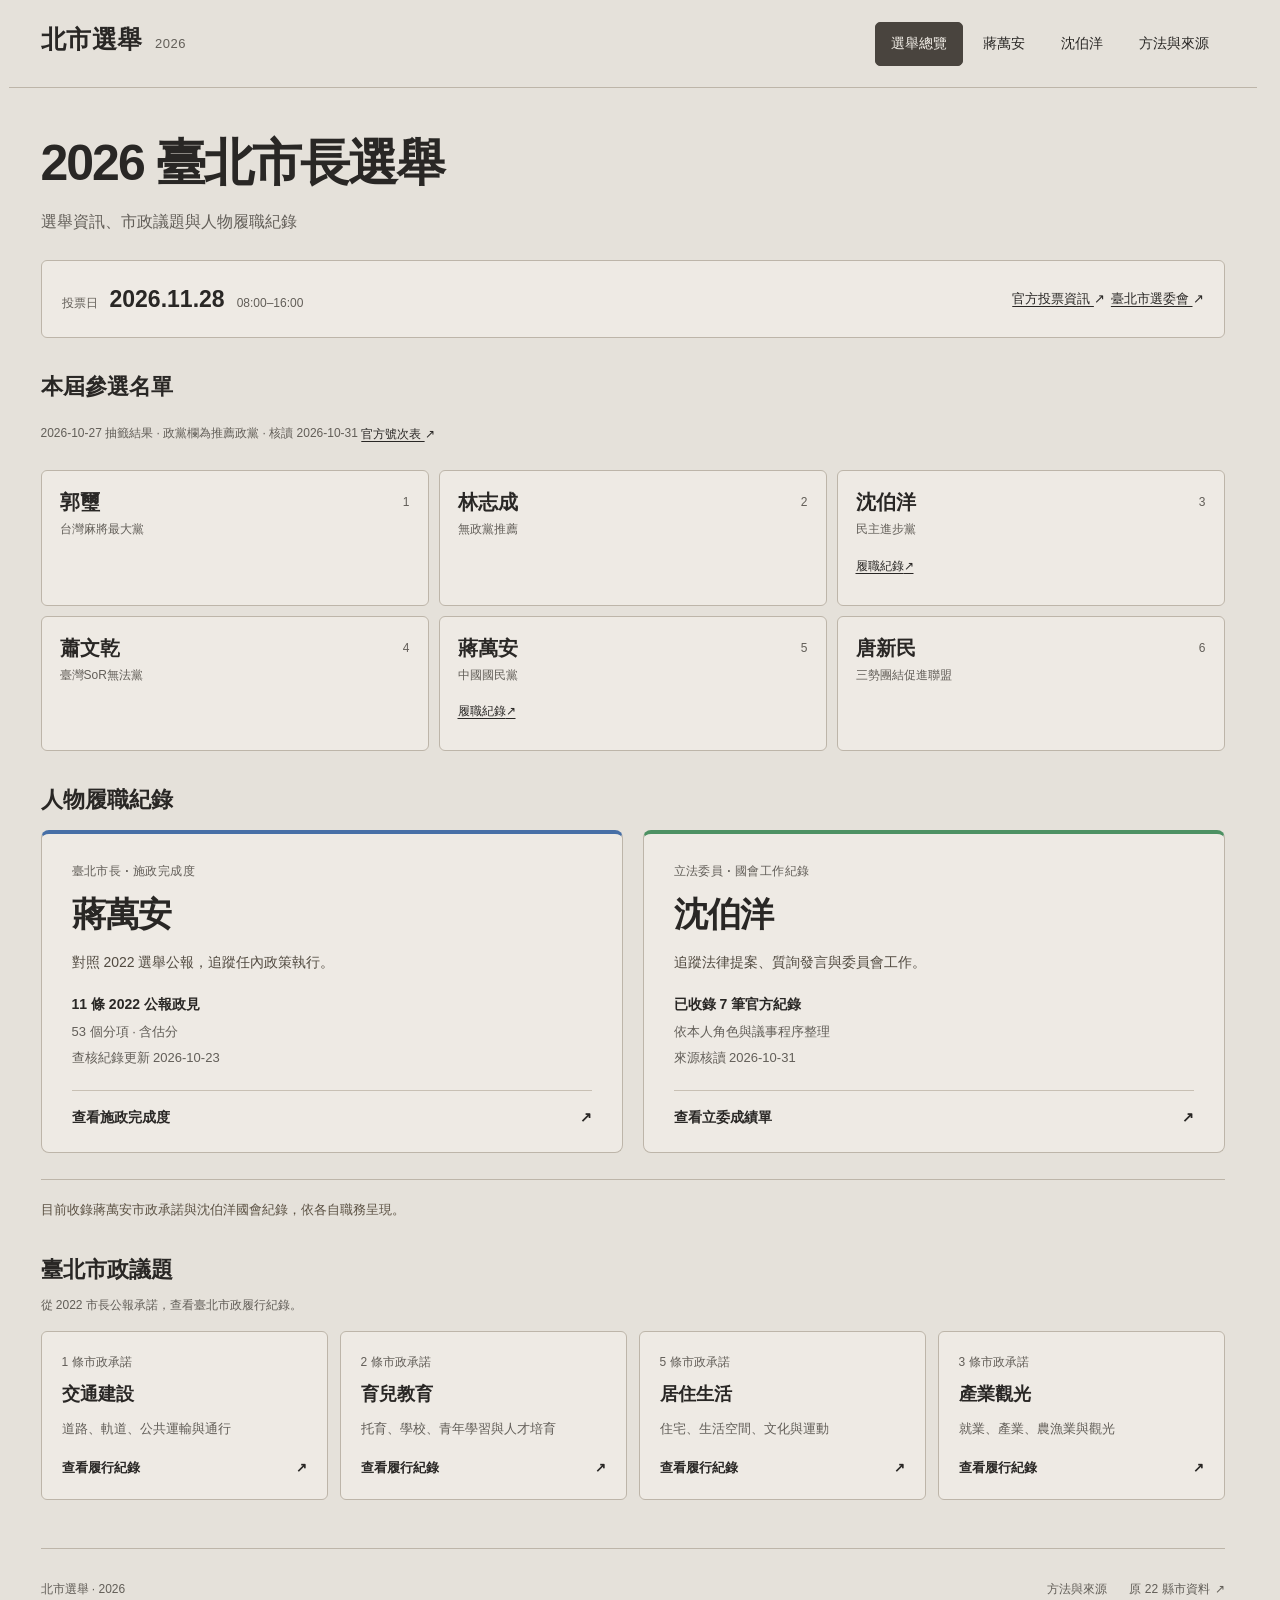
==== commit bff57373: "Publish Taipei election overview and official candidate roster" ====
--- a/index.html
+++ b/index.html
@@ -4,28 +4,28 @@
 <meta charset="utf-8">
 <meta name="viewport" content="width=device-width, initial-scale=1">
 <meta name="theme-color" content="#e5e1da">
-<meta name="description" content="整理蔣萬安的臺北市政承諾進度與沈伯洋的立法院工作紀錄，公開資料範圍、來源與查核日期。">
-<title>蔣萬安・沈伯洋｜公職成績單</title>
+<meta name="description" content="查看 2026 臺北市長選舉資訊、臺北市政議題與人物履職紀錄，逐項核對官方來源與資料日期。">
+<title>2026 臺北市長選舉｜北市選舉</title>
 <link rel="canonical" href="https://deyugogo.github.io/civic-promises-site/">
 <link rel="icon" type="image/svg+xml" href="./favicon.svg">
 <meta property="og:type" content="website">
 <meta property="og:locale" content="zh_TW">
-<meta property="og:site_name" content="公職成績單">
-<meta property="og:title" content="蔣萬安・沈伯洋｜公職成績單">
-<meta property="og:description" content="查看市政承諾進度與立法監督紀錄，逐項核對來源、角色與日期。">
+<meta property="og:site_name" content="北市選舉">
+<meta property="og:title" content="2026 臺北市長選舉｜北市選舉">
+<meta property="og:description" content="查看 2026 臺北市長選舉資訊、臺北市政議題與人物履職紀錄，逐項核對官方來源與資料日期。">
 <meta property="og:url" content="https://deyugogo.github.io/civic-promises-site/">
 <meta name="twitter:card" content="summary">
-<meta name="twitter:title" content="蔣萬安・沈伯洋｜公職成績單">
-<meta name="twitter:description" content="查看市政承諾進度與立法監督紀錄，逐項核對來源、角色與日期。">
+<meta name="twitter:title" content="2026 臺北市長選舉｜北市選舉">
+<meta name="twitter:description" content="查看 2026 臺北市長選舉資訊、臺北市政議題與人物履職紀錄，逐項核對官方來源與資料日期。">
 <link rel="stylesheet" href="./focus.css">
 <script type="module" src="./focus.js"></script>
 </head>
 <body>
 <a class="skip-link" href="#main">跳至主要內容</a>
 <header class="site-header">
-  <a class="brand" href="#home" aria-label="公職成績單，回總覽"><span>公職成績單</span><small>2026</small></a>
+  <a class="brand" href="#home" aria-label="北市選舉，回選舉總覽"><span>北市選舉</span><small>2026</small></a>
   <nav class="main-nav" aria-label="主要導覽">
-    <a href="#home" aria-current="page">總覽</a>
+    <a href="#home" aria-current="page">選舉總覽</a>
     <a href="#mayor">蔣萬安</a>
     <a href="#legislator">沈伯洋</a>
     <a href="#method">方法與來源</a>
@@ -39,12 +39,25 @@
 
   <section id="home" class="page home-page" aria-labelledby="home-title">
     <div class="home-heading">
-      <p class="eyebrow">公職履職紀錄</p>
-      <h1 id="home-title">蔣萬安 <span class="title-divider">×</span> 沈伯洋</h1>
-      <p class="page-lead">市政承諾與國會工作紀錄</p>
+      <h1 id="home-title">2026 臺北市長選舉</h1>
+      <p class="page-lead">選舉資訊、市政議題與人物履職紀錄</p>
     </div>
-    <div id="profile-cards" class="profile-grid" aria-label="選擇人物"></div>
-    <div id="home-coverage" class="coverage-note home-coverage"></div>
+    <div id="election-info" class="election-info"></div>
+    <section class="home-section candidate-section" aria-labelledby="candidates-title">
+      <h2 id="candidates-title">本屆參選名單</h2>
+      <p id="candidate-list-meta" class="section-meta"></p>
+      <div id="election-candidates" class="candidate-grid"></div>
+    </section>
+    <section class="home-section home-profiles" aria-labelledby="profiles-title">
+      <h2 id="profiles-title">人物履職紀錄</h2>
+      <div id="profile-cards" class="profile-grid" aria-label="選擇人物履職紀錄"></div>
+      <div id="home-coverage" class="coverage-note home-coverage"></div>
+    </section>
+    <section class="home-section home-issues" aria-labelledby="issues-title">
+      <h2 id="issues-title">臺北市政議題</h2>
+      <p class="section-meta">從 2022 市長公報承諾，查看臺北市政履行紀錄。</p>
+      <div id="election-topics" class="topic-grid"></div>
+    </section>
   </section>
 
   <section id="mayor" class="page" hidden aria-labelledby="mayor-title">
@@ -93,6 +106,7 @@
       <h1 id="method-title">方法與來源</h1>
       <p class="page-lead">依不同職權，分別呈現承諾進度與工作紀錄。</p>
     </div>
+    <p class="coverage-note election-method-note">選舉資訊以選委會公告為準；履職紀錄按原職務呈現。</p>
     <div class="method-grid">
       <article class="method-card">
         <p class="profile-role">市政承諾</p>
@@ -117,7 +131,7 @@
   </section>
 </main>
 <footer class="site-footer">
-  <span>公職成績單</span>
+  <span>北市選舉 · 2026</span>
   <div><a href="#method">方法與來源</a><a href="./counties.html">原 22 縣市資料 <span aria-hidden="true">↗</span></a></div>
 </footer>
 <dialog id="record-dialog" class="record-dialog" aria-labelledby="record-title">
@@ -132,6 +146,6 @@
   </div>
   <div id="record-content"></div>
 </dialog>
-<noscript><p class="noscript-note">請啟用 JavaScript 以瀏覽人物紀錄與來源。</p></noscript>
+<noscript><p class="noscript-note">請啟用 JavaScript 以瀏覽選舉資訊、人物紀錄與來源。</p></noscript>
 </body>
 </html>
--- a/focus.css
+++ b/focus.css
@@ -31,7 +31,7 @@
 h2 { margin-bottom: 12px; font-size: 23px; font-weight: 700; line-height: 1.5; }
 h3 { font-size: 18px; font-weight: 650; line-height: 1.6; }
 p { margin-bottom: 14px; }
-button, input, select, .profile-card, .record-card { min-width: 0; }
+button, input, select, .profile-card, .record-card, .candidate-card, .topic-card { min-width: 0; }
 input, select { width: 100%; padding: 10px 13px; border: 1px solid var(--line-strong); border-radius: 5px; color: var(--ink); background: var(--surface-raised); font-size: 16px; }
 input::placeholder { color: #756d62; opacity: 1; }
 input[readonly] { color: var(--muted); }
@@ -50,9 +50,35 @@
 main:focus, .page[tabindex="-1"]:focus { outline: none; }
 .page { padding: 34px 0 48px; }
 .home-page { padding-top: 42px; }
-.home-heading { margin-bottom: 28px; }
-.home-heading h1 { font-size: clamp(34px, 4.6vw, 58px); letter-spacing: -.04em; line-height: 1.3; margin-bottom: 12px; }
-.title-divider { color: #918879; font-weight: 400; padding: 0 .12em; }
+.home-heading { margin-bottom: 24px; }
+.home-heading h1 { font-size: clamp(32px, 4vw, 50px); letter-spacing: -.04em; line-height: 1.35; margin-bottom: 10px; }
+.election-info { display: flex; flex-wrap: wrap; align-items: center; justify-content: space-between; gap: 6px 24px; padding: 16px 20px; border: 1px solid var(--line); border-radius: 6px; background: var(--surface); }
+.election-info:empty, .section-meta:empty { display: none; }
+.election-info > div:first-child { display: flex; flex-wrap: wrap; align-items: baseline; gap: 3px 12px; min-width: 0; }
+.election-date { display: block; min-width: 0; margin: 0; color: var(--ink); font-size: 23px; font-weight: 650; line-height: 1.7; font-variant-numeric: tabular-nums; }
+.election-date strong, .election-date time { color: var(--ink); font-size: 23px; font-weight: 650; font-variant-numeric: tabular-nums; }
+.election-source { display: inline-flex; flex-wrap: wrap; align-items: center; gap: 6px; min-width: 0; min-height: 44px; margin: 0; font-size: 13px; line-height: 1.7; overflow-wrap: anywhere; }
+.election-source a, a.election-source { min-height: 44px; align-content: center; }
+.election-meta { min-width: 0; margin: 0; color: var(--muted); font-size: 12px; line-height: 1.8; overflow-wrap: anywhere; }
+.election-info > .election-meta { flex-basis: 100%; }
+.home-section { margin-top: 32px; }
+.home-section > h2 { margin-bottom: 14px; font-size: 22px; }
+.section-meta { margin: -5px 0 14px; color: var(--muted); font-size: 12px; line-height: 1.8; overflow-wrap: anywhere; }
+.section-meta a { display: inline-block; min-height: 44px; align-content: center; }
+.candidate-grid { display: grid; grid-template-columns: repeat(3, minmax(0, 1fr)); gap: 10px; }
+.candidate-card { position: relative; display: grid; grid-template-columns: minmax(0, 1fr) auto; align-content: start; align-items: baseline; gap: 2px 12px; padding: 16px 18px; border: 1px solid var(--line); border-radius: 6px; background: var(--surface); overflow-wrap: anywhere; }
+.candidate-name { grid-column: 1; color: var(--ink); font-size: 20px; line-height: 1.5; font-weight: 650; }
+.candidate-party { grid-column: 1; color: var(--muted); font-size: 12px; line-height: 1.7; }
+.candidate-number { grid-column: 2; grid-row: 1; align-self: center; color: var(--muted); font-size: 12px; line-height: 1.5; font-variant-numeric: tabular-nums; }
+.candidate-record { grid-column: 2; grid-row: 1 / 3; align-self: center; display: inline-flex; align-items: center; min-height: 44px; font-size: 12px; line-height: 1.6; text-underline-offset: .25em; }
+.candidate-card:has(.candidate-number) .candidate-record { grid-column: 1 / -1; grid-row: 3; justify-self: start; margin-top: 3px; }
+.topic-grid { display: grid; grid-template-columns: repeat(4, minmax(0, 1fr)); gap: 12px; }
+.topic-card { display: flex; flex-direction: column; align-items: flex-start; gap: 8px; min-height: 160px; padding: 20px; border: 1px solid var(--line); border-radius: 6px; background: var(--surface); text-decoration: none; overflow-wrap: anywhere; transition: background .15s ease, border-color .15s ease; }
+.topic-card:hover { background: var(--surface-raised); border-color: var(--line-strong); }
+.topic-title { display: block; margin: 0; color: var(--ink); font-size: 18px; font-weight: 650; line-height: 1.6; }
+.topic-summary { margin: 0; color: var(--muted); font-size: 13px; line-height: 1.8; }
+.topic-count { color: var(--muted); font-size: 12px; line-height: 1.7; font-variant-numeric: tabular-nums; }
+.topic-action { display: flex; align-items: center; justify-content: space-between; align-self: stretch; gap: 8px; margin-top: auto; padding-top: 8px; color: var(--ink); font-size: 13px; line-height: 1.7; font-weight: 600; }
 .eyebrow { display: flex; align-items: center; gap: 8px; color: var(--muted); font-size: 12px; font-weight: 600; letter-spacing: .12em; line-height: 1.6; margin-bottom: 12px; }
 .page-lead { max-width: 720px; margin: 0; color: var(--muted); font-size: 16px; line-height: 1.8; }
 .page-heading { margin-bottom: 24px; }
@@ -203,6 +229,8 @@
   .main-nav { gap: 3px; }.main-nav a { padding: 8px 12px; font-size: 13px; }
   main { padding: 0 24px; }.home-page { padding-top: 32px; }
   .profile-card { padding: 24px; min-height: 242px; }.profile-name { font-size: 31px; }
+  .topic-grid { grid-template-columns: repeat(2, minmax(0, 1fr)); }.topic-card { min-height: 145px; }
+  .candidate-card { padding: 15px; gap: 3px 8px; }.candidate-record { grid-column: 1 / -1; grid-row: 3; justify-self: start; margin-top: 3px; }
   .record-list { grid-template-columns: 1fr; }.record-card { padding: 20px 22px; }
   .method-grid { gap: 16px; }.method-card { padding: 20px; }.method-card h2 { font-size: 20px; }
   .site-footer { width: calc(100% - 48px); }
@@ -214,7 +242,11 @@
   .main-nav a { min-height: 44px; padding: 8px 4px; font-size: 12px; }
   main { padding: 0 16px; min-height: calc(100dvh - 210px); }
   .page, .home-page { padding: 25px 0 32px; }.home-heading { margin-bottom: 20px; }
-  h1 { font-size: 29px; line-height: 1.4; letter-spacing: -.03em; }.home-heading h1 { font-size: 33px; line-height: 1.35; }.title-divider { padding: 0; }
+  h1 { font-size: 29px; line-height: 1.4; letter-spacing: -.03em; }.home-heading h1 { font-size: 31px; line-height: 1.4; }
+  .election-info { padding: 13px 15px; gap: 2px 14px; }.election-info > div:first-child { gap: 3px 8px; }.election-date, .election-date strong, .election-date time { font-size: 21px; }.election-source { font-size: 12px; }.election-meta { font-size: 11px; }
+  .home-section { margin-top: 25px; }.home-section > h2 { margin-bottom: 12px; font-size: 20px; }.section-meta { margin-top: -5px; margin-bottom: 12px; font-size: 11px; }
+  .candidate-grid { grid-template-columns: repeat(2, minmax(0, 1fr)); gap: 9px; }.candidate-card { padding: 13px 14px; }.candidate-name { font-size: 18px; }.candidate-party, .candidate-record { font-size: 11px; }.candidate-number { font-size: 11px; }
+  .topic-grid { gap: 10px; }.topic-card { min-height: 140px; padding: 15px; gap: 6px; }.topic-title { font-size: 16px; }.topic-summary, .topic-action { font-size: 12px; }.topic-count { font-size: 11px; }
   .eyebrow { font-size: 11px; margin-bottom: 8px; letter-spacing: .08em; }.page-lead { font-size: 14px; }.page-heading { margin-bottom: 19px; }.page-meta { font-size: 12px; }
   .page-meta { display: grid; grid-template-columns: 8px minmax(0, 1fr); gap: 0 8px; align-items: baseline; }.page-meta > .identity-dot { align-self: start; margin-top: 7px; }.page-meta > .source-link { grid-column: 2; margin-left: 0; justify-self: start; }
   .profile-grid { grid-template-columns: 1fr; gap: 14px; }.profile-card { padding: 20px 22px 18px; min-height: 210px; }.profile-role { font-size: 12px; margin-bottom: 7px; }.profile-name { font-size: 30px; margin-bottom: 9px; }.profile-meta { font-size: 13px; margin-bottom: 15px; }.profile-action { font-size: 14px; padding-top: 12px; }
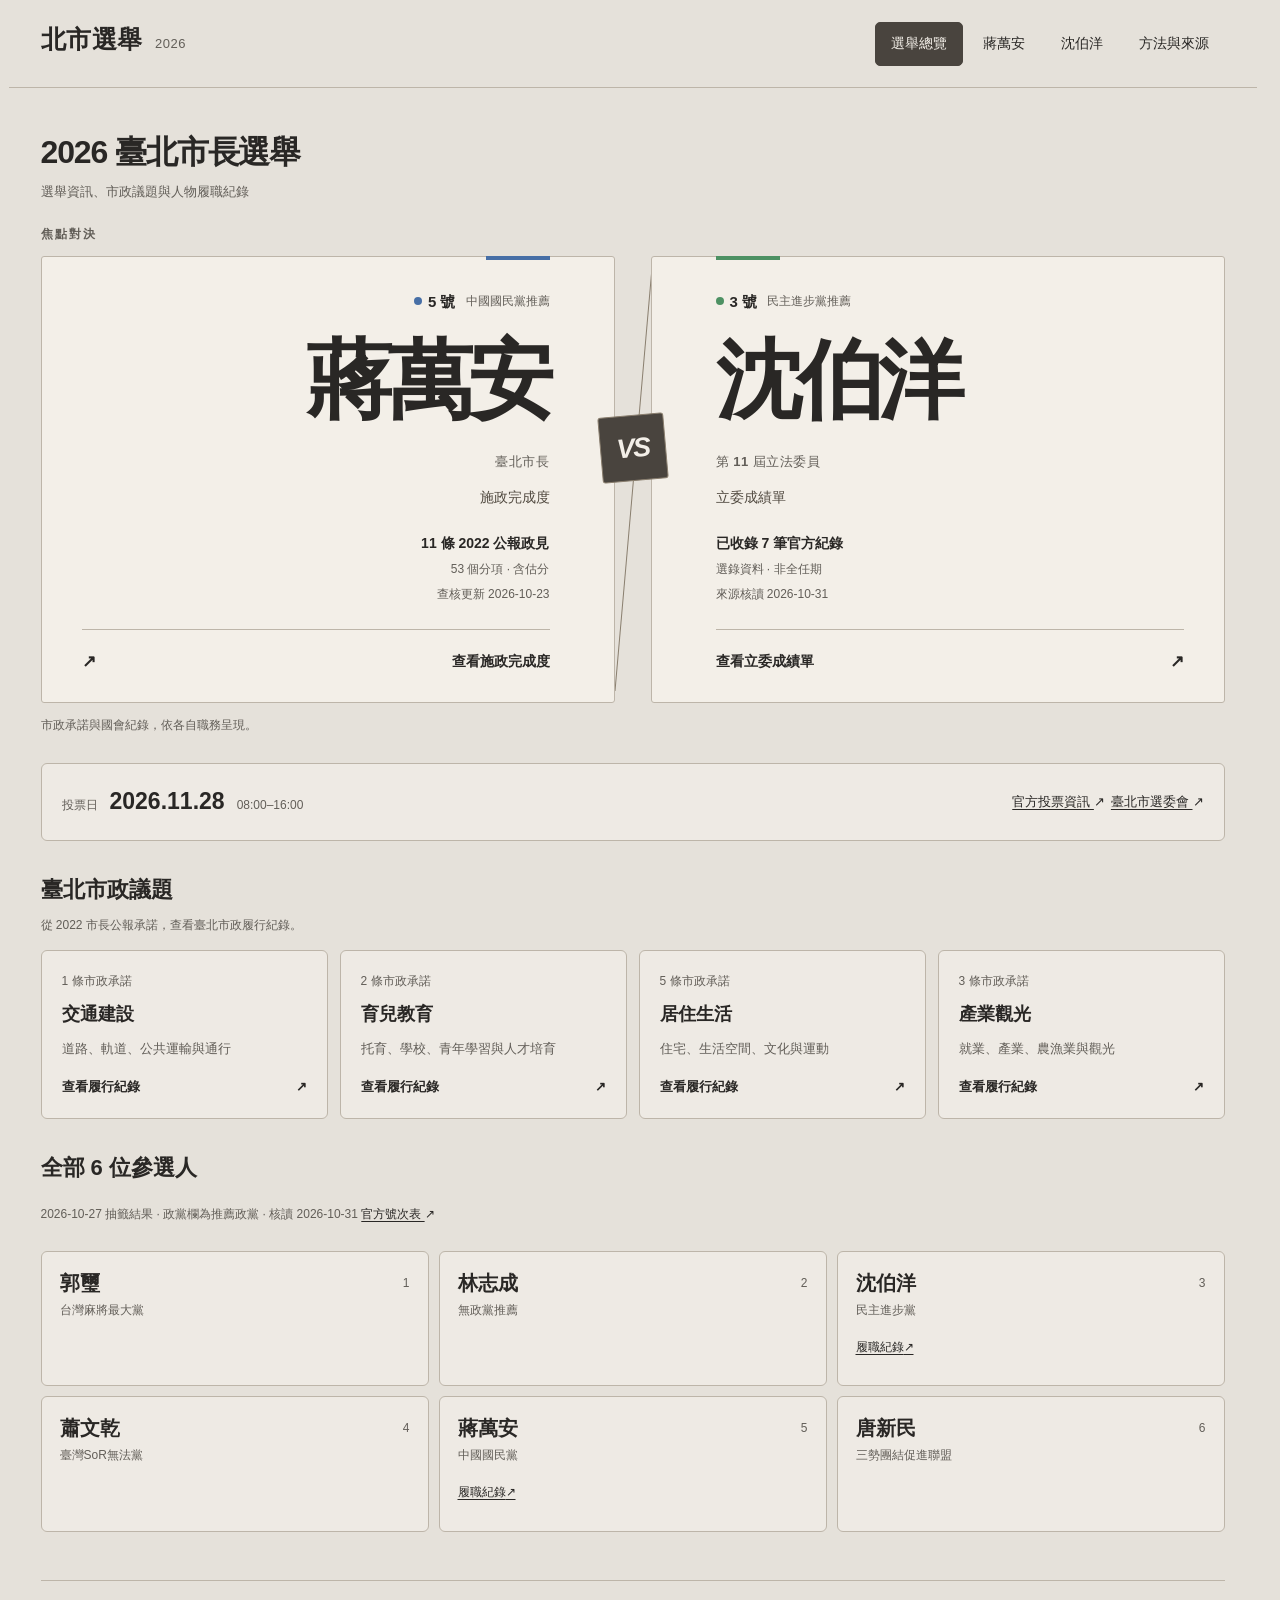
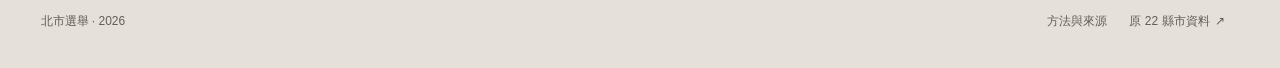
==== commit e24c6f12: "Publish the Taipei election head-to-head layout" ====
--- a/index.html
+++ b/index.html
@@ -42,21 +42,24 @@
       <h1 id="home-title">2026 臺北市長選舉</h1>
       <p class="page-lead">選舉資訊、市政議題與人物履職紀錄</p>
     </div>
-    <div id="election-info" class="election-info"></div>
-    <section class="home-section candidate-section" aria-labelledby="candidates-title">
-      <h2 id="candidates-title">本屆參選名單</h2>
-      <p id="candidate-list-meta" class="section-meta"></p>
-      <div id="election-candidates" class="candidate-grid"></div>
-    </section>
-    <section class="home-section home-profiles" aria-labelledby="profiles-title">
-      <h2 id="profiles-title">人物履職紀錄</h2>
-      <div id="profile-cards" class="profile-grid" aria-label="選擇人物履職紀錄"></div>
+    <section class="home-section matchup-section" aria-labelledby="profiles-title">
+      <h2 id="profiles-title">焦點對決</h2>
+      <div class="matchup-stage">
+        <div id="profile-cards" class="profile-grid matchup-grid" aria-label="選擇人物履職紀錄"></div>
+        <div class="matchup-versus" aria-hidden="true">VS</div>
+      </div>
       <div id="home-coverage" class="coverage-note home-coverage"></div>
     </section>
+    <div id="election-info" class="election-info"></div>
     <section class="home-section home-issues" aria-labelledby="issues-title">
       <h2 id="issues-title">臺北市政議題</h2>
       <p class="section-meta">從 2022 市長公報承諾，查看臺北市政履行紀錄。</p>
       <div id="election-topics" class="topic-grid"></div>
+    </section>
+    <section class="home-section candidate-section" aria-labelledby="candidates-title">
+      <h2 id="candidates-title">全部 6 位參選人</h2>
+      <p id="candidate-list-meta" class="section-meta"></p>
+      <div id="election-candidates" class="candidate-grid"></div>
     </section>
   </section>
 
--- a/focus.css
+++ b/focus.css
@@ -50,8 +50,9 @@
 main:focus, .page[tabindex="-1"]:focus { outline: none; }
 .page { padding: 34px 0 48px; }
 .home-page { padding-top: 42px; }
-.home-heading { margin-bottom: 24px; }
-.home-heading h1 { font-size: clamp(32px, 4vw, 50px); letter-spacing: -.04em; line-height: 1.35; margin-bottom: 10px; }
+.home-heading { margin-bottom: 22px; }
+.home-heading h1 { font-size: clamp(24px, 2.6vw, 32px); letter-spacing: -.035em; line-height: 1.4; margin-bottom: 5px; }
+.home-heading .page-lead { font-size: 13px; }
 .election-info { display: flex; flex-wrap: wrap; align-items: center; justify-content: space-between; gap: 6px 24px; padding: 16px 20px; border: 1px solid var(--line); border-radius: 6px; background: var(--surface); }
 .election-info:empty, .section-meta:empty { display: none; }
 .election-info > div:first-child { display: flex; flex-wrap: wrap; align-items: baseline; gap: 3px 12px; min-width: 0; }
@@ -103,9 +104,36 @@
 .profile-meta > strong { color: var(--ink); font-size: 14px; font-weight: 650; }
 .profile-action { display: flex; align-items: center; justify-content: space-between; align-self: stretch; gap: 12px; margin-top: auto; padding-top: 15px; border-top: 1px solid #c8c0b4; font-size: 14px; font-weight: 650; line-height: 1.6; }
 .profile-action svg, .profile-action .arrow { flex: none; }
+.matchup-section { margin-top: 0; margin-bottom: 26px; }
+.matchup-section > h2 { margin: 0 0 13px; font-size: 12px; font-weight: 650; letter-spacing: .18em; color: var(--muted); }
+.matchup-stage { position: relative; isolation: isolate; }
+.matchup-stage::before { content: ""; position: absolute; z-index: -1; top: 12px; bottom: 12px; left: 50%; width: 1px; background: var(--line-strong); transform: skewX(-5deg); pointer-events: none; }
+.matchup-grid { grid-template-columns: repeat(2, minmax(0, 1fr)); gap: 36px; align-items: stretch; }
+.matchup-grid .profile-card { min-height: 420px; padding: 30px 40px 25px; border: 1px solid var(--line); border-top: 1px solid var(--line); border-radius: 3px; background: var(--surface-raised); }
+.matchup-grid .profile-card::before { content: ""; position: absolute; top: -1px; width: 64px; height: 4px; background: var(--identity); }
+.matchup-grid .profile-card:hover { border-color: var(--line-strong); background: #f7f3ed; }
+.matchup-grid .profile-card:first-child { align-items: flex-end; padding-right: 64px; text-align: right; }
+.matchup-grid .profile-card:first-child::before { right: 64px; }
+.matchup-grid .profile-card:last-child { align-items: flex-start; padding-left: 64px; text-align: left; }
+.matchup-grid .profile-card:last-child::before { left: 64px; }
+.duel-meta { display: flex; flex-wrap: wrap; align-items: center; gap: 8px 10px; margin: 0 0 16px; color: var(--muted); font-size: 12px; line-height: 1.6; }
+.ballot-number { display: inline-flex; align-items: center; gap: 6px; min-height: 28px; color: var(--ink); font-size: 15px; line-height: 1.4; font-weight: 700; font-variant-numeric: tabular-nums; white-space: nowrap; }
+.ballot-number::before { content: ""; flex: none; width: 8px; height: 8px; border-radius: 50%; background: var(--identity, var(--strong)); }
+.profile-party { display: block; max-width: 100%; overflow-wrap: anywhere; }
+.matchup-grid .profile-card:first-child .duel-meta { justify-content: flex-end; }
+.matchup-grid .profile-role { margin: 0 0 12px; font-size: 13px; line-height: 1.7; }
+.matchup-grid .profile-name { width: 100%; margin: 0 0 21px; font-size: clamp(64px, 6.7vw, 90px); font-weight: 800; line-height: 1.15; letter-spacing: -.055em; white-space: nowrap; }
+.matchup-grid .profile-description { max-width: 350px; margin: 0 0 20px; font-size: 14px; line-height: 1.85; }
+.matchup-grid .profile-meta { margin: 0 0 24px; font-size: 12px; line-height: 1.8; }
+.matchup-grid .profile-meta > strong { font-size: 14px; font-weight: 650; }
+.matchup-grid .profile-action { min-height: 48px; padding-top: 15px; gap: 10px; border-top-color: var(--line); font-size: 14px; }
+.matchup-grid .profile-card:first-child .profile-action { flex-direction: row-reverse; }
+.matchup-grid .profile-action > span[aria-hidden] { flex: none; font-size: 17px; }
+.matchup-versus { position: absolute; z-index: 1; top: 43%; left: 50%; display: flex; align-items: center; justify-content: center; width: 66px; height: 66px; border: 1px solid var(--line-strong); border-radius: 3px; background: var(--strong); color: var(--surface-raised); font: italic 800 27px/1 Arial, sans-serif; letter-spacing: -.06em; transform: translate(-50%, -50%) rotate(-5deg); pointer-events: none; }
+.matchup-stage:has(.matchup-grid:empty)::before, .matchup-stage:has(.matchup-grid:empty) .matchup-versus { display: none; }
 .coverage-note { padding: 16px 18px; margin: 20px 0; border-left: 3px solid #9b8d79; background: #ded7cb; color: #5b5143; font-size: 13px; line-height: 1.8; overflow-wrap: anywhere; }
 .coverage-note p:last-child { margin-bottom: 0; }
-.home-coverage { border: 0; border-top: 1px solid var(--line); background: none; margin-top: 26px; padding: 18px 0 0; }
+.home-coverage { border: 0; background: none; margin: 12px 0 0; padding: 0; color: var(--muted); font-size: 12px; line-height: 1.8; }
 .stat-grid { display: grid; grid-template-columns: repeat(auto-fit, minmax(155px, 1fr)); gap: 12px; margin: 0 0 24px; }
 .stat-card { display: flex; flex-direction: column; justify-content: center; gap: 6px; min-height: 112px; padding: 18px 20px; border: 1px solid var(--line); border-radius: 6px; background: var(--surface); }
 .stat-value { display: block; font-size: 34px; font-weight: 700; line-height: 1.2; letter-spacing: -.03em; font-variant-numeric: tabular-nums; color: var(--ink); }
@@ -229,6 +257,7 @@
   .main-nav { gap: 3px; }.main-nav a { padding: 8px 12px; font-size: 13px; }
   main { padding: 0 24px; }.home-page { padding-top: 32px; }
   .profile-card { padding: 24px; min-height: 242px; }.profile-name { font-size: 31px; }
+  .matchup-grid { gap: 28px; }.matchup-grid .profile-card { min-height: 390px; padding: 25px 24px 22px; }.matchup-grid .profile-card:first-child { padding-right: 36px; }.matchup-grid .profile-card:last-child { padding-left: 36px; }.matchup-grid .profile-card:first-child::before { right: 36px; }.matchup-grid .profile-card:last-child::before { left: 36px; }.matchup-grid .profile-name { font-size: clamp(45px, 7.2vw, 64px); }.matchup-grid .profile-role { font-size: 12px; }.matchup-versus { width: 54px; height: 54px; font-size: 23px; }
   .topic-grid { grid-template-columns: repeat(2, minmax(0, 1fr)); }.topic-card { min-height: 145px; }
   .candidate-card { padding: 15px; gap: 3px 8px; }.candidate-record { grid-column: 1 / -1; grid-row: 3; justify-self: start; margin-top: 3px; }
   .record-list { grid-template-columns: 1fr; }.record-card { padding: 20px 22px; }
@@ -241,8 +270,8 @@
   .main-nav { flex-basis: 100%; display: grid; grid-template-columns: repeat(4, minmax(0, 1fr)); gap: 4px; }
   .main-nav a { min-height: 44px; padding: 8px 4px; font-size: 12px; }
   main { padding: 0 16px; min-height: calc(100dvh - 210px); }
-  .page, .home-page { padding: 25px 0 32px; }.home-heading { margin-bottom: 20px; }
-  h1 { font-size: 29px; line-height: 1.4; letter-spacing: -.03em; }.home-heading h1 { font-size: 31px; line-height: 1.4; }
+  .page, .home-page { padding: 25px 0 32px; }.home-heading { margin-bottom: 18px; }
+  h1 { font-size: 29px; line-height: 1.4; letter-spacing: -.03em; }.home-heading h1 { font-size: 24px; line-height: 1.4; }.home-heading .page-lead { font-size: 12px; }
   .election-info { padding: 13px 15px; gap: 2px 14px; }.election-info > div:first-child { gap: 3px 8px; }.election-date, .election-date strong, .election-date time { font-size: 21px; }.election-source { font-size: 12px; }.election-meta { font-size: 11px; }
   .home-section { margin-top: 25px; }.home-section > h2 { margin-bottom: 12px; font-size: 20px; }.section-meta { margin-top: -5px; margin-bottom: 12px; font-size: 11px; }
   .candidate-grid { grid-template-columns: repeat(2, minmax(0, 1fr)); gap: 9px; }.candidate-card { padding: 13px 14px; }.candidate-name { font-size: 18px; }.candidate-party, .candidate-record { font-size: 11px; }.candidate-number { font-size: 11px; }
@@ -251,7 +280,8 @@
   .page-meta { display: grid; grid-template-columns: 8px minmax(0, 1fr); gap: 0 8px; align-items: baseline; }.page-meta > .identity-dot { align-self: start; margin-top: 7px; }.page-meta > .source-link { grid-column: 2; margin-left: 0; justify-self: start; }
   .profile-grid { grid-template-columns: 1fr; gap: 14px; }.profile-card { padding: 20px 22px 18px; min-height: 210px; }.profile-role { font-size: 12px; margin-bottom: 7px; }.profile-name { font-size: 30px; margin-bottom: 9px; }.profile-meta { font-size: 13px; margin-bottom: 15px; }.profile-action { font-size: 14px; padding-top: 12px; }
   .profile-description { margin-bottom: 12px; font-size: 13px; }.profile-meta { gap: 2px; }.profile-meta > strong { font-size: 13px; }
-  .coverage-note { margin: 16px 0; padding: 13px 14px; font-size: 12px; }.home-coverage { margin-top: 20px; padding: 15px 0 0; }
+  .matchup-section { margin-top: 0; margin-bottom: 20px; }.matchup-section > h2 { margin-bottom: 10px; font-size: 11px; }.matchup-stage::before { top: 8px; bottom: 8px; transform: none; }.matchup-grid { grid-template-columns: repeat(2, minmax(0, 1fr)); gap: 20px; }.matchup-grid .profile-card { min-height: 330px; padding: 18px 14px 15px; }.matchup-grid .profile-card:first-child { padding-right: 19px; }.matchup-grid .profile-card:last-child { padding-left: 19px; }.matchup-grid .profile-card::before { width: 36px; height: 3px; }.matchup-grid .profile-card:first-child::before { right: 19px; }.matchup-grid .profile-card:last-child::before { left: 19px; }.duel-meta { gap: 5px 7px; margin-bottom: 13px; font-size: 11px; }.ballot-number { min-height: 25px; gap: 5px; font-size: 13px; }.ballot-number::before { width: 7px; height: 7px; }.matchup-grid .profile-role { margin-bottom: 6px; font-size: 11px; line-height: 1.7; }.matchup-grid .profile-name { margin-bottom: 10px; font-size: clamp(28px, 8.5vw, 36px); letter-spacing: -.055em; line-height: 1.2; }.matchup-grid .profile-description { display: block; margin-bottom: 15px; color: var(--ink); font-size: 13px; font-weight: 650; line-height: 1.7; }.matchup-grid .profile-meta { gap: 5px; margin-bottom: 17px; font-size: 11px; line-height: 1.75; }.matchup-grid .profile-meta > strong { font-size: 12px; line-height: 1.7; }.matchup-grid .profile-action { min-height: 50px; gap: 5px; padding-top: 10px; font-size: 12px; line-height: 1.65; }.matchup-grid .profile-action > span[aria-hidden] { font-size: 14px; }.matchup-versus { top: 43%; width: 36px; height: 38px; font-size: 17px; }
+  .coverage-note { margin: 16px 0; padding: 13px 14px; font-size: 12px; }.home-coverage { margin: 10px 0 0; padding: 0; font-size: 11px; }
   .stat-grid { grid-template-columns: repeat(2, minmax(0, 1fr)); gap: 9px; margin-bottom: 18px; }.stat-card { min-height: 94px; padding: 14px 15px; gap: 5px; }.stat-value { font-size: 29px; }.stat-label { font-size: 11px; }.stat-card > small { font-size: 11px; }
   .filters-panel { padding: 14px; gap: 14px; margin-bottom: 16px; }.filter-list { gap: 6px; }.filter-chip { min-height: 44px; padding: 8px 10px; font-size: 12px; }.filter-chip small { font-size: 10px; }.search-field > span { font-size: 12px; }
   input, select { font-size: 16px; }.result-count { font-size: 12px; margin: 14px 0 11px; }
@@ -267,7 +297,7 @@
   .evidence-section { margin-top: 22px; padding-top: 17px; }.evidence-section > h2, .evidence-section > h3 { font-size: 18px; }.evidence-section > p { font-size: 14px; }.evidence-item { font-size: 14px; padding: 14px 0; }.evidence-item h3, .evidence-item h4 { font-size: 15px; }blockquote { padding: 14px 15px; font-size: 14px; }
 }
 @media (max-width: 360px) {
-  .site-header { padding-right: 14px; padding-left: 14px; }.main-nav a { font-size: 11px; }main { padding: 0 13px; }.home-heading h1 { font-size: 29px; }h1 { font-size: 26px; }.profile-card { padding: 18px; }.stat-card { padding: 13px; }.stat-value { font-size: 26px; }.record-card { padding: 16px; }.record-dialog { padding-right: 16px; padding-left: 16px; }#record-title { font-size: 21px; }.site-footer { width: calc(100% - 26px); }
+  .site-header { padding-right: 14px; padding-left: 14px; }.main-nav a { font-size: 11px; }main { padding: 0 13px; }.home-heading h1 { font-size: 22px; }h1 { font-size: 26px; }.profile-card { padding: 18px; }.matchup-grid { gap: 18px; }.matchup-grid .profile-card { padding: 16px 11px 13px; }.matchup-grid .profile-card:first-child { padding-right: 16px; }.matchup-grid .profile-card:last-child { padding-left: 16px; }.matchup-grid .profile-card:first-child::before { right: 16px; }.matchup-grid .profile-card:last-child::before { left: 16px; }.matchup-grid .profile-name { font-size: 28px; }.matchup-grid .profile-meta { font-size: 11px; }.matchup-grid .profile-action { font-size: 11px; }.matchup-versus { width: 32px; height: 35px; font-size: 15px; }.stat-card { padding: 13px; }.stat-value { font-size: 26px; }.record-card { padding: 16px; }.record-dialog { padding-right: 16px; padding-left: 16px; }#record-title { font-size: 21px; }.site-footer { width: calc(100% - 26px); }
 }
 @media (prefers-reduced-motion: reduce) {
   html { scroll-behavior: auto; }*, *::before, *::after { animation: none !important; transition: none !important; scroll-behavior: auto !important; }
